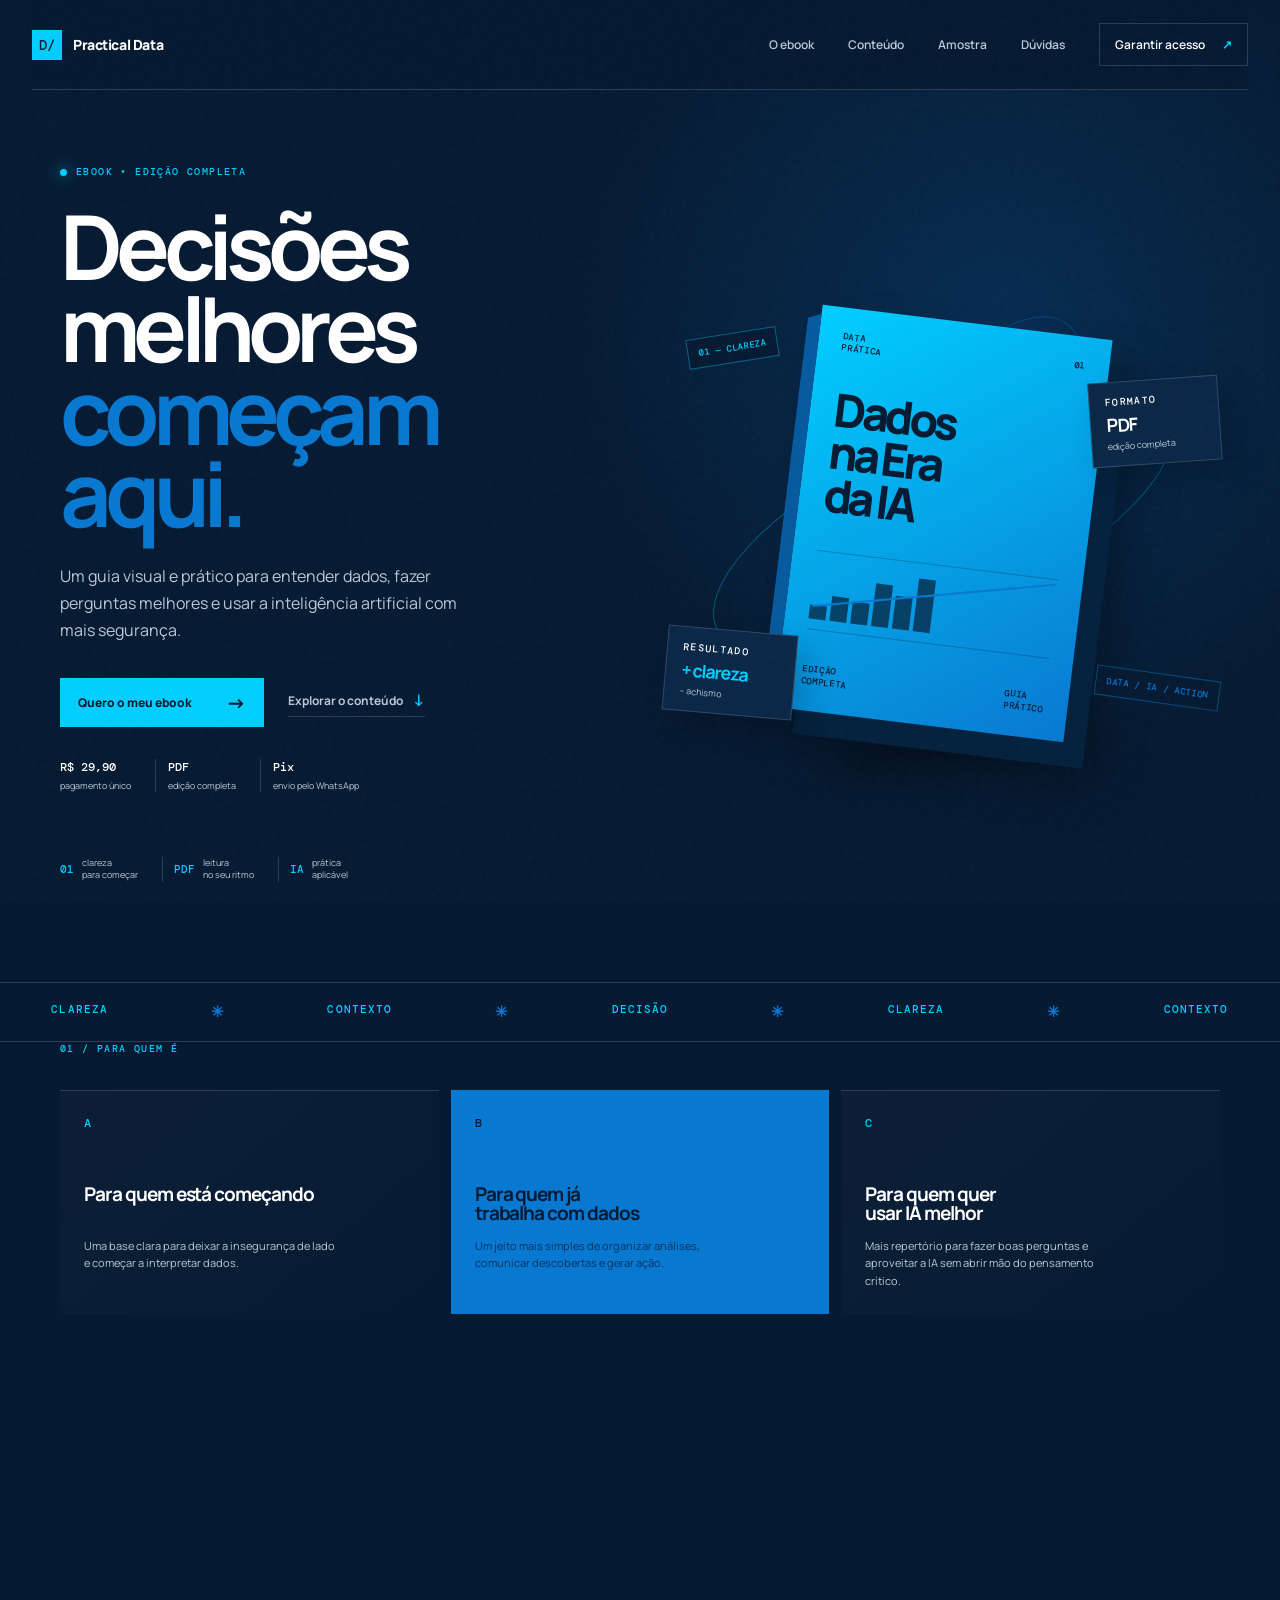
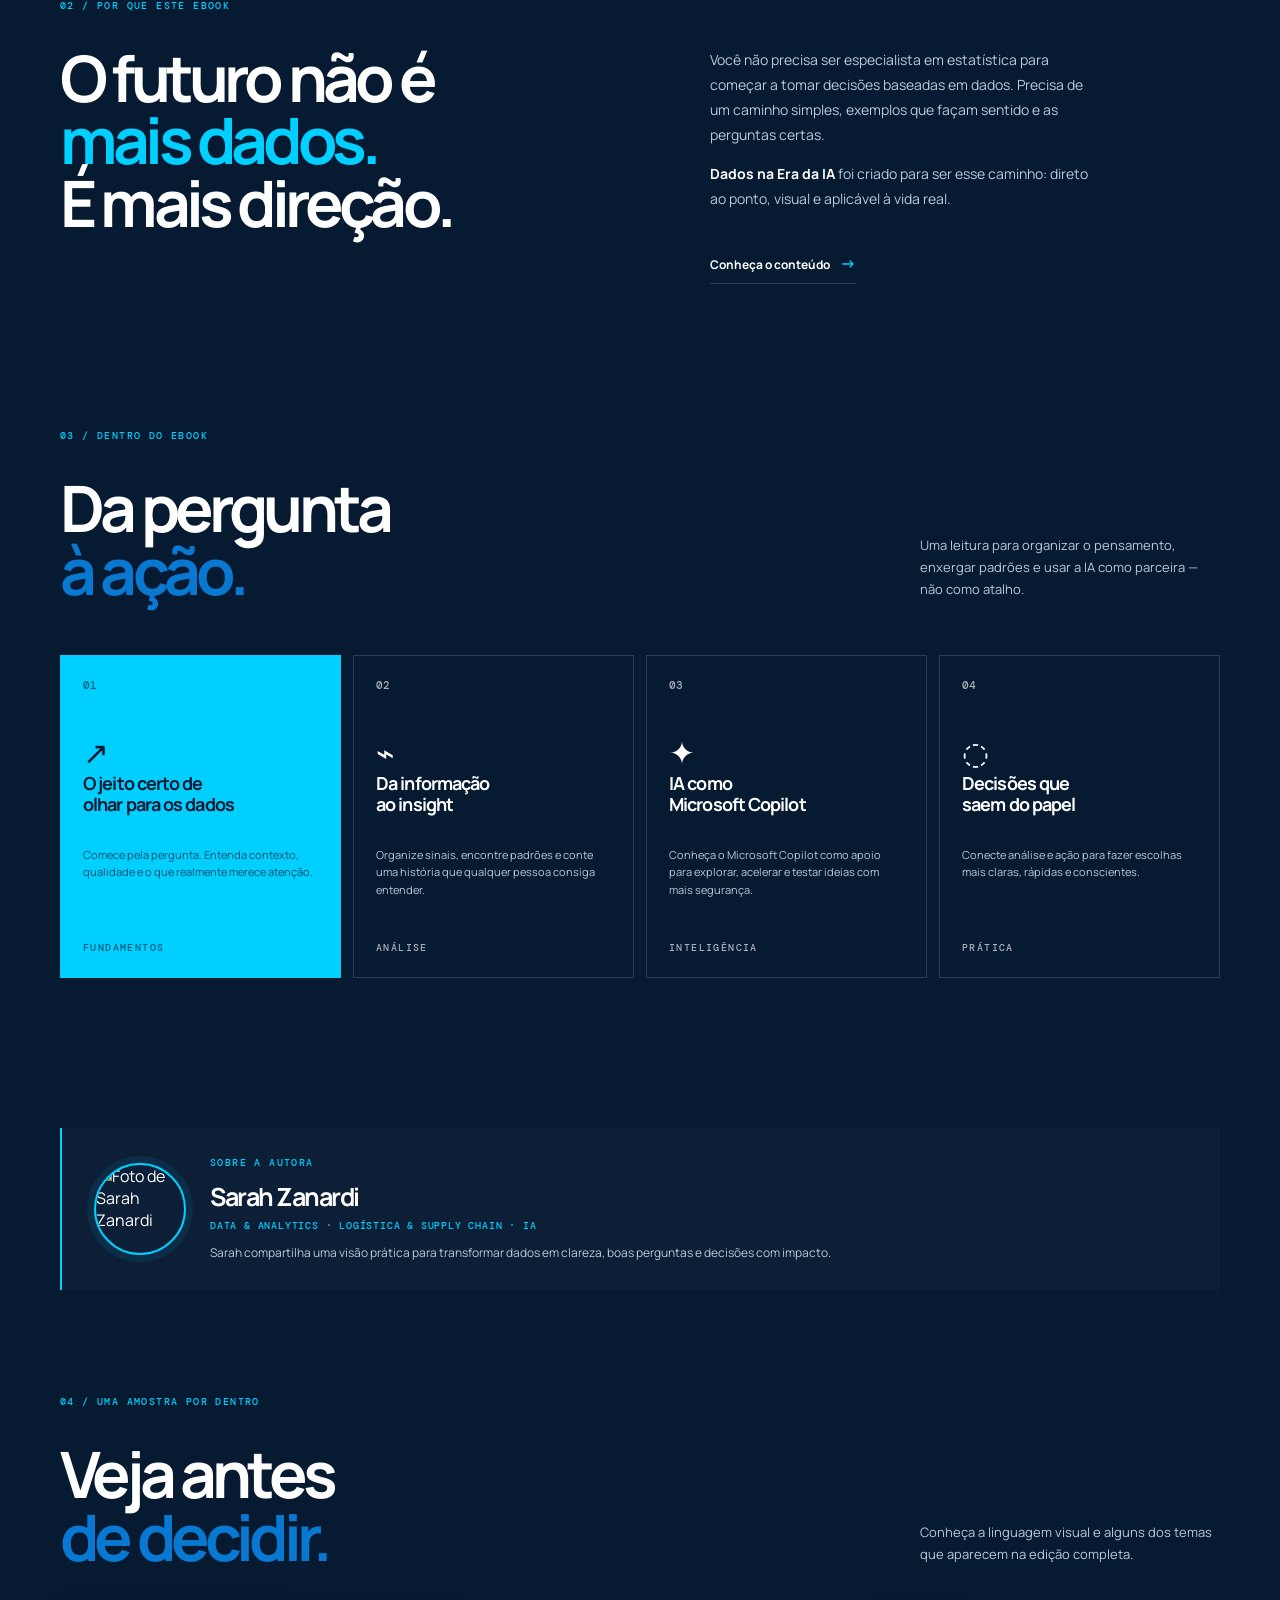
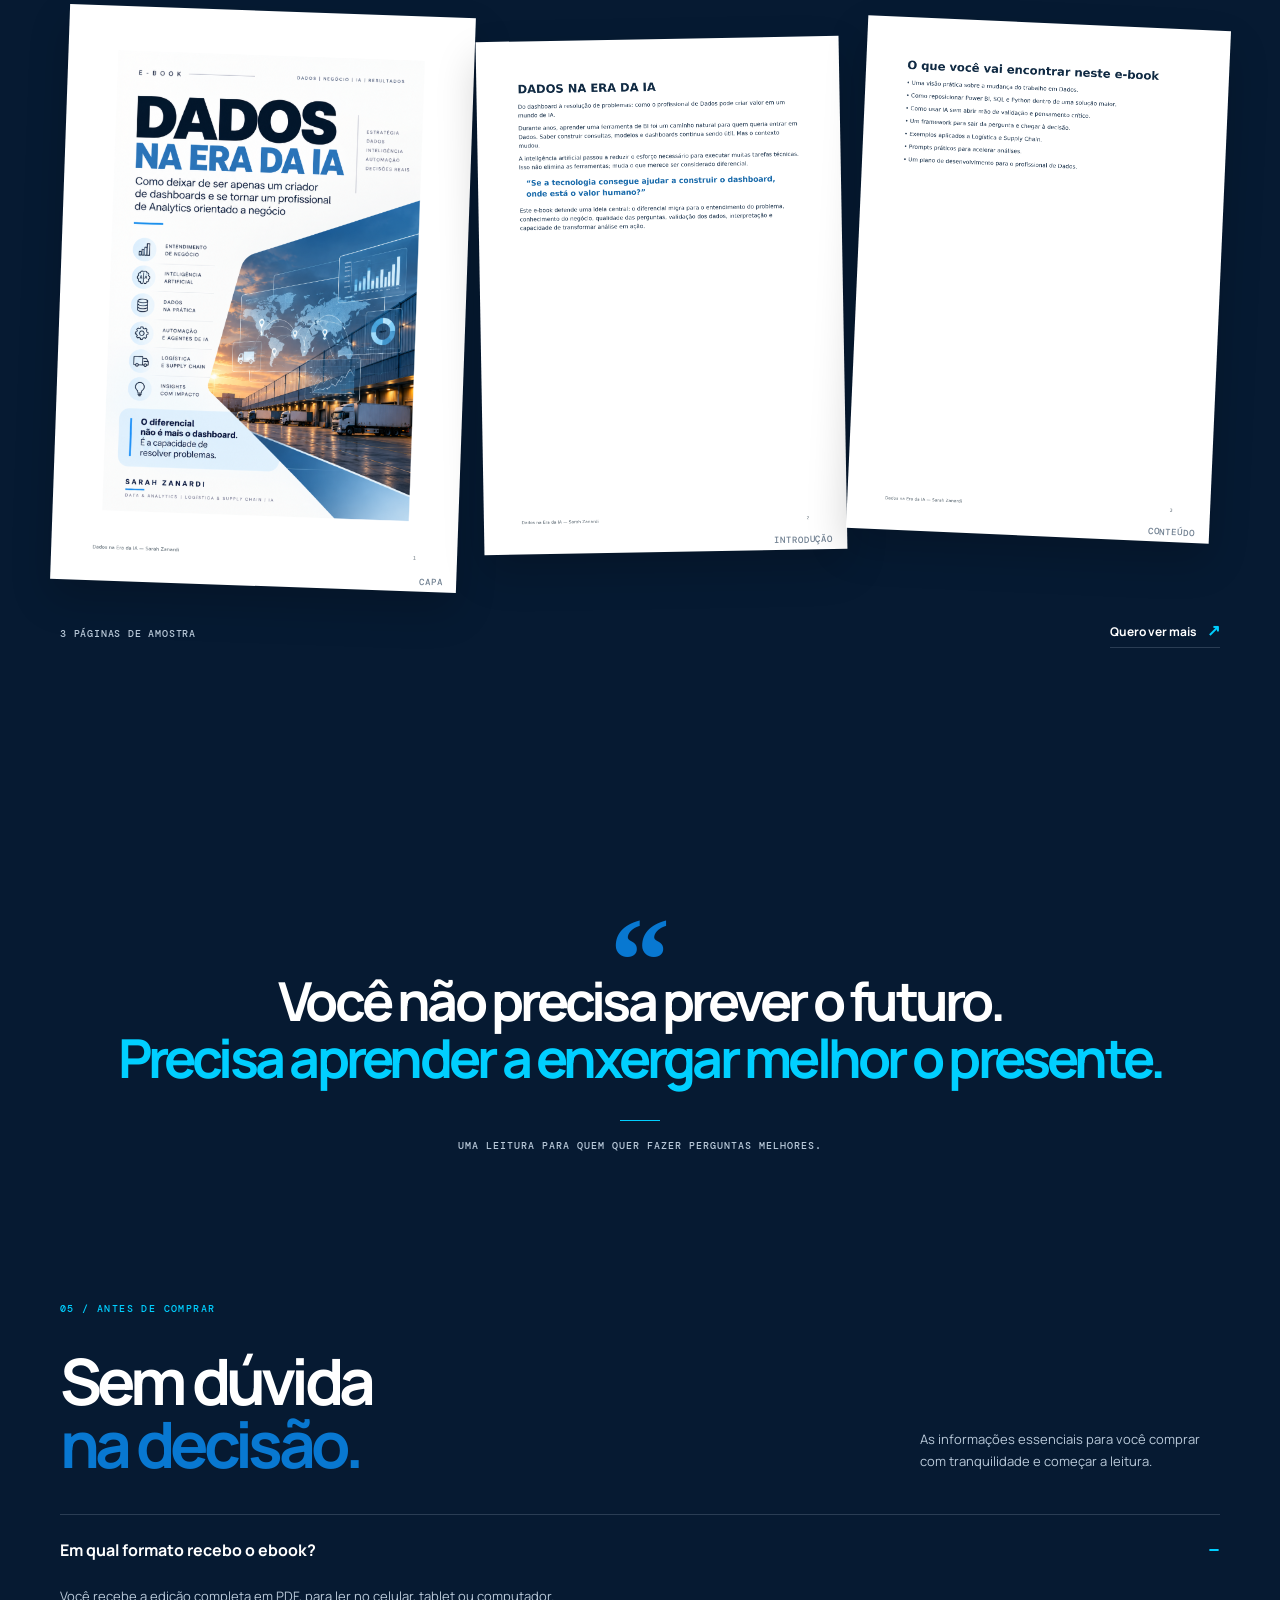
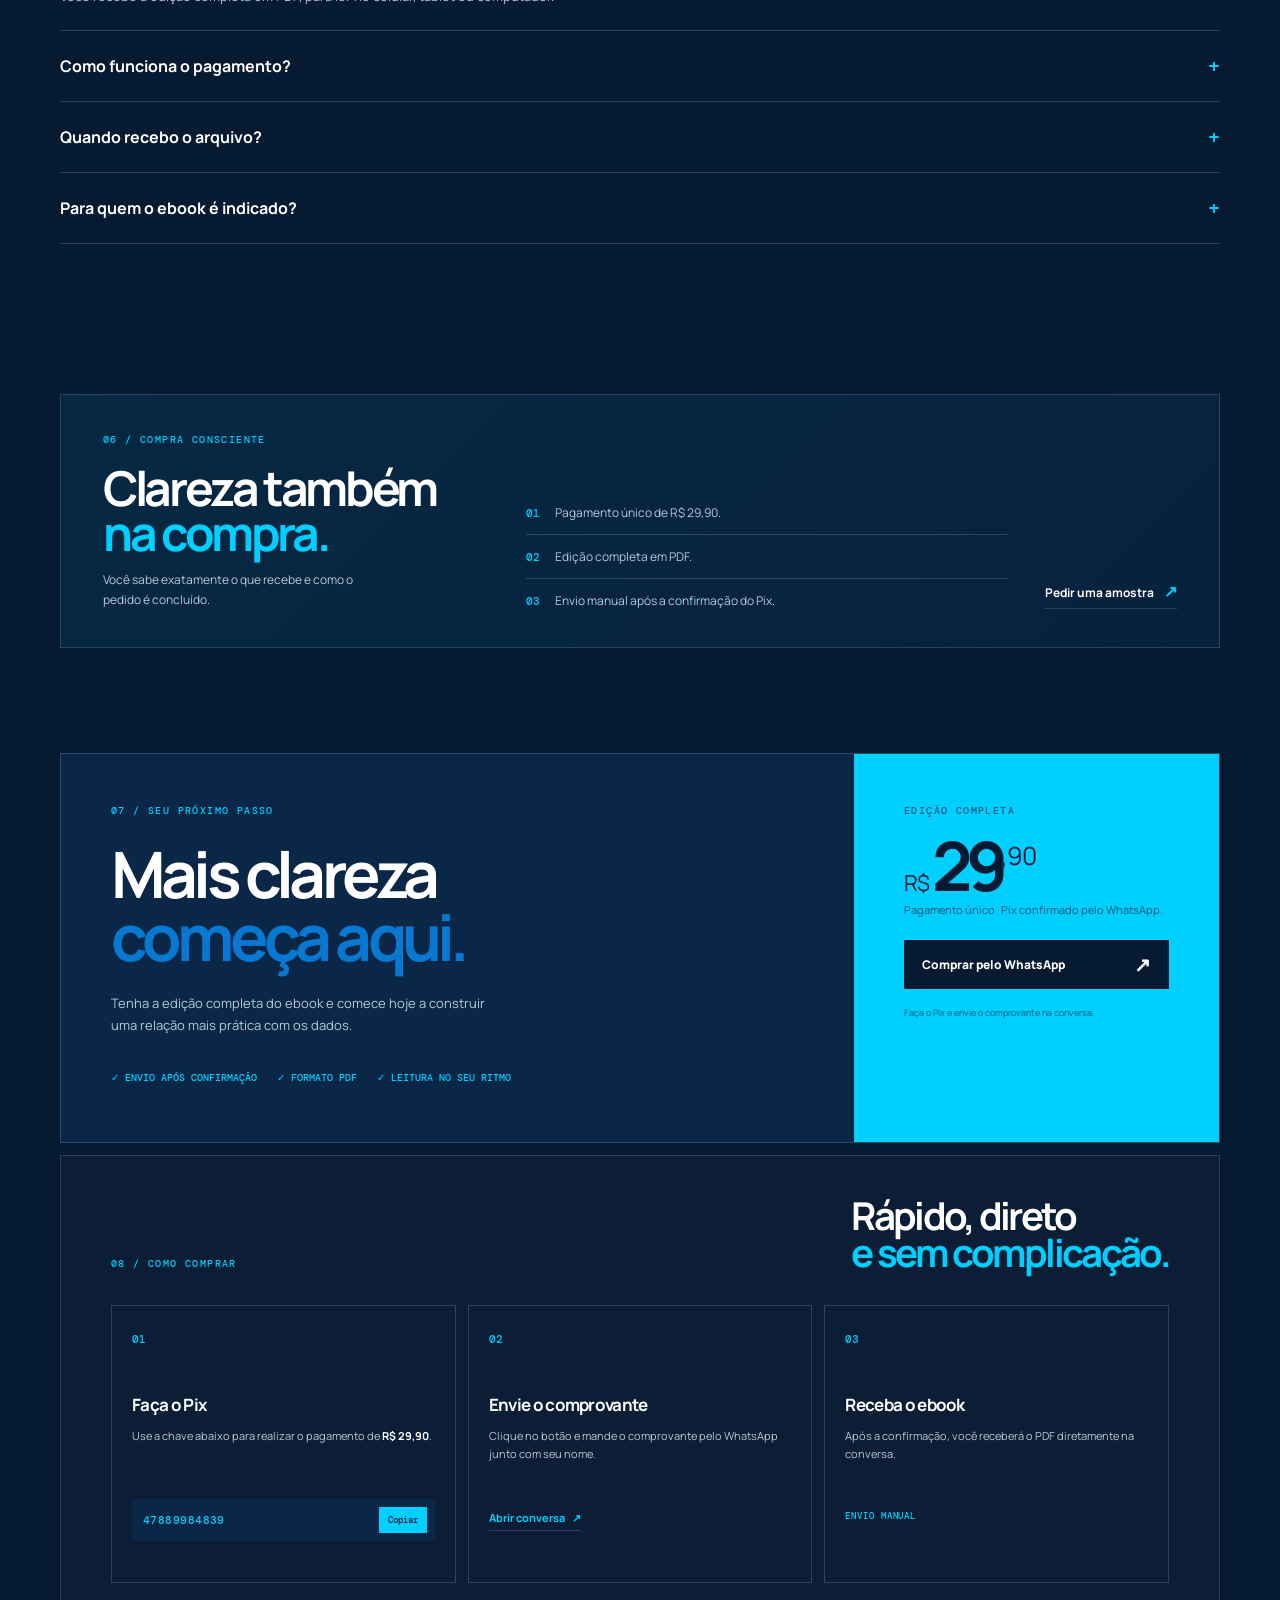
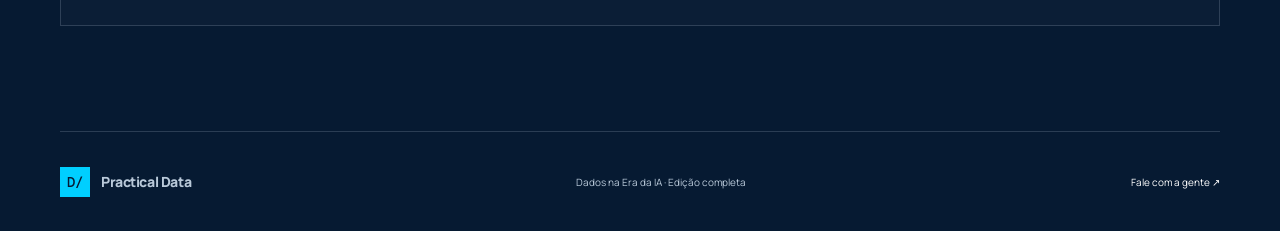
==== index.html @ bfe63765 "Polish Copilot chapter cards" ====
<!doctype html>
<html lang="pt-BR">
  <head>
    <meta charset="UTF-8" />
    <meta name="viewport" content="width=device-width, initial-scale=1.0" />
    <meta name="description" content="Dados na Era da IA — um ebook visual e prático para transformar dados em decisões melhores." />
    <meta name="theme-color" content="#061A32" />
    <meta property="og:title" content="Dados na Era da IA | Ebook" />
    <meta property="og:description" content="Um guia prático para entender dados, fazer perguntas melhores e usar a IA com mais segurança." />
    <meta property="og:type" content="website" />
    <meta property="og:url" content="https://sarahzanardi.github.io/practical_data/" />
    <meta property="og:image" content="https://sarahzanardi.github.io/practical_data/assets/social-card.svg" />
    <meta name="twitter:card" content="summary_large_image" />
    <meta name="twitter:image" content="https://sarahzanardi.github.io/practical_data/assets/social-card.svg" />
    <title>Dados na Era da IA | Ebook</title>
    <link rel="icon" href="assets/social-card.svg" type="image/svg+xml" />
    <link rel="preconnect" href="https://fonts.googleapis.com" />
    <link rel="preconnect" href="https://fonts.gstatic.com" crossorigin />
    <link href="https://fonts.googleapis.com/css2?family=DM+Mono:wght@400;500&family=Manrope:wght@400;500;600;700;800&display=swap" rel="stylesheet" />
    <link rel="stylesheet" href="style.css" />
  </head>
  <body>
    <div class="noise" aria-hidden="true"></div>

    <header class="site-header">
        <a class="brand" href="#top" aria-label="Página inicial">
        <span class="brand-mark">D/</span>
        <span>Practical Data</span>
      </a>
      <nav class="nav" aria-label="Navegação principal">
        <a href="#sobre">O ebook</a>
        <a href="#conteudo">Conteúdo</a>
        <a href="#amostra">Amostra</a>
        <a href="#duvidas">Dúvidas</a>
        <a class="nav-cta" href="#comprar">Garantir acesso <span>↗</span></a>
      </nav>
      <button class="menu-button" aria-label="Abrir menu" aria-expanded="false">☰</button>
    </header>

    <main id="top">
      <section class="hero section-shell">
        <div class="hero-copy">
          <p class="eyebrow"><span class="eyebrow-dot"></span> ebook • edição completa</p>
          <h1>Decisões melhores<br /><em>começam aqui.</em></h1>
          <p class="hero-text">Um guia visual e prático para entender dados, fazer perguntas melhores e usar a inteligência artificial com mais segurança.</p>
          <div class="hero-actions">
            <a class="button button-primary" href="#comprar">Quero o meu ebook <span>→</span></a>
            <a class="text-link" href="#conteudo">Explorar o conteúdo <span>↓</span></a>
          </div>
          <div class="hero-meta" aria-label="Informações do produto">
            <span><strong>R$ 29,90</strong><small>pagamento único</small></span>
            <span><strong>PDF</strong><small>edição completa</small></span>
            <span><strong>Pix</strong><small>envio pelo WhatsApp</small></span>
          </div>
          <div class="hero-proof">
            <div class="proof-item"><strong>01</strong><span>clareza<br />para começar</span></div>
            <div class="proof-item"><strong>PDF</strong><span>leitura<br />no seu ritmo</span></div>
            <div class="proof-item"><strong>IA</strong><span>prática<br />aplicável</span></div>
          </div>
        </div>

        <div class="hero-visual" aria-label="Capa do ebook Dados na Era da IA">
          <div class="orbit orbit-one"></div>
          <div class="orbit orbit-two"></div>
          <div class="signal signal-one">01 — CLAREZA</div>
          <div class="signal signal-two">DATA / IA / ACTION</div>
          <div class="book-shadow"></div>
          <div class="book">
            <div class="book-topline"><span>DATA<br />PRÁTICA</span><span>01</span></div>
            <div class="book-title">Dados<br /><span>na Era</span><br />da IA</div>
            <div class="book-chart" aria-hidden="true"><span></span><span></span><span></span><span></span><span></span><span></span><i></i></div>
            <div class="book-bottom"><span>EDIÇÃO<br />COMPLETA</span><span>GUIA<br />PRÁTICO</span></div>
          </div>
          <div class="floating-card floating-card-top"><span class="mini-label">FORMATO</span><strong>PDF</strong><small>edição completa</small></div>
          <div class="floating-card floating-card-bottom"><span class="mini-label">RESULTADO</span><strong>+ clareza</strong><small>− achismo</small></div>
        </div>
      </section>

      <section class="ticker" aria-label="Temas do ebook">
        <div class="ticker-track"><span>CLAREZA</span><b>✳</b><span>CONTEXTO</span><b>✳</b><span>DECISÃO</span><b>✳</b><span>CLAREZA</span><b>✳</b><span>CONTEXTO</span></div>
      </section>

      <section class="audience-section section-shell">
        <div class="section-kicker">01 / para quem é</div>
        <div class="audience-grid">
          <article class="audience-card"><span class="audience-index">A</span><h3>Para quem está começando</h3><p>Uma base clara para deixar a insegurança de lado e começar a interpretar dados.</p></article>
          <article class="audience-card audience-card-accent"><span class="audience-index">B</span><h3>Para quem já trabalha com dados</h3><p>Um jeito mais simples de organizar análises, comunicar descobertas e gerar ação.</p></article>
          <article class="audience-card"><span class="audience-index">C</span><h3>Para quem quer usar IA melhor</h3><p>Mais repertório para fazer boas perguntas e aproveitar a IA sem abrir mão do pensamento crítico.</p></article>
        </div>
      </section>

      <section class="intro section-shell" id="sobre">
        <div class="section-kicker">02 / por que este ebook</div>
        <div class="intro-content">
          <h2>O futuro não é<br /><span>mais dados.</span><br />É mais direção.</h2>
          <div class="intro-description">
            <p>Você não precisa ser especialista em estatística para começar a tomar decisões baseadas em dados. Precisa de um caminho simples, exemplos que façam sentido e as perguntas certas.</p>
            <p><strong>Dados na Era da IA</strong> foi criado para ser esse caminho: direto ao ponto, visual e aplicável à vida real.</p>
            <a class="text-link arrow-link" href="#conteudo">Conheça o conteúdo <span>→</span></a>
          </div>
        </div>
      </section>

      <section class="content-section section-shell" id="conteudo">
        <div class="section-heading">
          <div><div class="section-kicker">03 / dentro do ebook</div><h2>Da pergunta<br /><em>à ação.</em></h2></div>
          <p>Uma leitura para organizar o pensamento, enxergar padrões e usar a IA como parceira — não como atalho.</p>
        </div>
        <div class="chapter-grid">
          <article class="chapter-card chapter-card-featured"><div class="chapter-number">01</div><div class="chapter-icon">↗</div><h3>O jeito certo de olhar para os dados</h3><p>Comece pela pergunta. Entenda contexto, qualidade e o que realmente merece atenção.</p><span class="chapter-tag">fundamentos</span></article>
          <article class="chapter-card"><div class="chapter-number">02</div><div class="chapter-icon">⌁</div><h3>Da informação ao insight</h3><p>Organize sinais, encontre padrões e conte uma história que qualquer pessoa consiga entender.</p><span class="chapter-tag">análise</span></article>
          <article class="chapter-card"><div class="chapter-number">03</div><div class="chapter-icon">✦</div><h3>IA como Microsoft Copilot</h3><p>Conheça o Microsoft Copilot como apoio para explorar, acelerar e testar ideias com mais segurança.</p><span class="chapter-tag">inteligência</span></article>
          <article class="chapter-card"><div class="chapter-number">04</div><div class="chapter-icon">◌</div><h3>Decisões que saem do papel</h3><p>Conecte análise e ação para fazer escolhas mais claras, rápidas e conscientes.</p><span class="chapter-tag">prática</span></article>
        </div>
      </section>

      <section class="author-section section-shell">
        <div class="author-card">
          <img class="author-photo" src="https://avatars.githubusercontent.com/u/175417714?s=400&amp;u=da8fe68e24e6f1003286b0039df4fc4bc1466da3&amp;v=4" alt="Foto de Sarah Zanardi" loading="lazy" />
          <div class="author-copy"><div class="section-kicker">sobre a autora</div><h2>Sarah Zanardi</h2><p>Data &amp; Analytics · Logística &amp; Supply Chain · IA</p><span>Sarah compartilha uma visão prática para transformar dados em clareza, boas perguntas e decisões com impacto.</span></div>
        </div>
      </section>

      <section class="preview-section section-shell" id="amostra">
        <div class="section-heading preview-heading">
          <div><div class="section-kicker">04 / uma amostra por dentro</div><h2>Veja antes<br /><em>de decidir.</em></h2></div>
          <p>Conheça a linguagem visual e alguns dos temas que aparecem na edição completa.</p>
        </div>
        <div class="preview-grid">
          <figure class="preview-page preview-page-cover"><img src="assets/previews/ebook-capa.png" alt="Capa do ebook Dados na Era da IA" /><figcaption>capa</figcaption></figure>
          <figure class="preview-page"><img src="assets/previews/ebook-introducao.png" alt="Página de introdução do ebook sobre dados e inteligência artificial" loading="lazy" /><figcaption>introdução</figcaption></figure>
          <figure class="preview-page"><img src="assets/previews/ebook-conteudo.png" alt="Página com os conteúdos do ebook" loading="lazy" /><figcaption>conteúdo</figcaption></figure>
        </div>
        <div class="preview-footer"><span>3 páginas de amostra</span><a class="text-link whatsapp-link" data-whatsapp-intent="sample" href="#comprar" target="_blank" rel="noopener">Quero ver mais <span>↗</span></a></div>
      </section>

      <section class="quote-section section-shell">
        <div class="quote-mark">“</div>
        <blockquote>Você não precisa prever o futuro.<br /><span>Precisa aprender a enxergar melhor o presente.</span></blockquote>
        <div class="quote-line"></div>
        <p class="quote-caption">Uma leitura para quem quer fazer perguntas melhores.</p>
      </section>

      <section class="faq-section section-shell" id="duvidas">
        <div class="section-heading faq-heading">
          <div><div class="section-kicker">05 / antes de comprar</div><h2>Sem dúvida<br /><em>na decisão.</em></h2></div>
          <p>As informações essenciais para você comprar com tranquilidade e começar a leitura.</p>
        </div>
        <div class="faq-list">
          <details open>
            <summary>Em qual formato recebo o ebook?</summary>
            <p>Você recebe a edição completa em PDF, para ler no celular, tablet ou computador.</p>
          </details>
          <details>
            <summary>Como funciona o pagamento?</summary>
            <p>Faça um Pix de R$ 29,90 e envie o comprovante na conversa do WhatsApp.</p>
          </details>
          <details>
            <summary>Quando recebo o arquivo?</summary>
            <p>Depois da confirmação do pagamento, o PDF é enviado manualmente pelo WhatsApp.</p>
          </details>
          <details>
            <summary>Para quem o ebook é indicado?</summary>
            <p>Para quem está começando em dados, já trabalha com análise ou quer usar IA com mais critério.</p>
          </details>
        </div>
      </section>

      <section class="trust-section section-shell">
        <div class="trust-card">
          <div class="trust-intro"><div class="section-kicker">06 / compra consciente</div><h2>Clareza também<br /><em>na compra.</em></h2><p>Você sabe exatamente o que recebe e como o pedido é concluído.</p></div>
          <div class="trust-points">
            <div><strong>01</strong><span>Pagamento único de R$ 29,90.</span></div>
            <div><strong>02</strong><span>Edição completa em PDF.</span></div>
            <div><strong>03</strong><span>Envio manual após a confirmação do Pix.</span></div>
          </div>
          <a class="text-link sample-link whatsapp-link" data-whatsapp-intent="sample" href="#comprar" target="_blank" rel="noopener">Pedir uma amostra <span>↗</span></a>
        </div>
      </section>

      <section class="buy-section section-shell" id="comprar">
        <div class="buy-card">
          <div class="buy-copy"><div class="section-kicker">07 / seu próximo passo</div><h2>Mais clareza<br /><em>começa aqui.</em></h2><p>Tenha a edição completa do ebook e comece hoje a construir uma relação mais prática com os dados.</p><div class="buy-features"><span>✓ envio após confirmação</span><span>✓ formato PDF</span><span>✓ leitura no seu ritmo</span></div></div>
          <div class="buy-action"><div class="price-label">EDIÇÃO COMPLETA</div><div class="price">R$ <strong>29</strong><sup>,90</sup></div><p>Pagamento único · Pix confirmado pelo WhatsApp.</p><a class="button button-primary button-large whatsapp-link" href="#comprar" target="_blank" rel="noopener">Comprar pelo WhatsApp <span>↗</span></a><small>Faça o Pix e envie o comprovante na conversa.</small></div>
        </div>
        <div class="manual-checkout">
          <div class="manual-heading"><div class="section-kicker">08 / como comprar</div><h3>Rápido, direto<br /><em>e sem complicação.</em></h3></div>
          <div class="steps-grid">
            <article class="step-card"><span class="step-number">01</span><h4>Faça o Pix</h4><p>Use a chave abaixo para realizar o pagamento de <strong>R$ 29,90</strong>.</p><div class="pix-row" role="group" aria-label="Chave Pix"><code id="pix-key">47889984839</code><button id="copy-pix" type="button">Copiar</button></div><span class="copy-feedback" id="copy-feedback" aria-live="polite"></span></article>
            <article class="step-card"><span class="step-number">02</span><h4>Envie o comprovante</h4><p>Clique no botão e mande o comprovante pelo WhatsApp junto com seu nome.</p><a class="step-link whatsapp-link" href="#comprar" target="_blank" rel="noopener">Abrir conversa <span>↗</span></a></article>
            <article class="step-card"><span class="step-number">03</span><h4>Receba o ebook</h4><p>Após a confirmação, você receberá o PDF diretamente na conversa.</p><span class="delivery-label">envio manual</span></article>
          </div>
        </div>
      </section>
    </main>

    <footer class="site-footer section-shell"><a class="brand" href="#top"><span class="brand-mark">D/</span><span>Practical Data</span></a><p>Dados na Era da IA · Edição completa</p><a class="whatsapp-link" href="#comprar" target="_blank" rel="noopener">Fale com a gente ↗</a></footer>
    <a class="mobile-buy-bar whatsapp-link" href="#comprar" target="_blank" rel="noopener">Comprar pelo WhatsApp <span>↗</span></a>
    <script src="script.js"></script>
  </body>
</html>
---- style.css ----
:root {
  --ink: #ffffff;
  --muted: #b9c9d9;
  --paper: #061a32;
  --paper-light: #0b2747;
  --line: rgba(185, 201, 217, .2);
  --lime: #00cfff;
  --violet: #0878d1;
  --orange: #00cfff;
}

* { box-sizing: border-box; }
::selection { color: var(--paper); background: var(--lime); }
html { scroll-behavior: smooth; }
body { margin: 0; color: var(--ink); background: radial-gradient(circle at 78% 5%, rgba(8,120,209,.2), transparent 27rem), var(--paper); font-family: Manrope, Arial, sans-serif; overflow-x: hidden; }
.noise { pointer-events: none; position: fixed; inset: 0; z-index: 10; opacity: .035; background-image: url("data:image/svg+xml,%3Csvg viewBox='0 0 180 180' xmlns='http://www.w3.org/2000/svg'%3E%3Cfilter id='n'%3E%3CfeTurbulence type='fractalNoise' baseFrequency='.9' numOctaves='4' stitchTiles='stitch'/%3E%3C/filter%3E%3Crect width='100%25' height='100%25' filter='url(%23n)' opacity='.7'/%3E%3C/svg%3E"); }
a { color: inherit; text-decoration: none; }
.section-shell { width: min(1160px, calc(100% - 64px)); margin: 0 auto; }
.site-header { height: 90px; width: min(1280px, calc(100% - 64px)); margin: auto; display: flex; align-items: center; justify-content: space-between; border-bottom: 1px solid var(--line); position: sticky; top: 0; z-index: 5; background: rgba(6,26,50,.86); backdrop-filter: blur(18px); }
.brand { display: flex; align-items: center; gap: 11px; font-size: 14px; font-weight: 800; letter-spacing: -.03em; }
.brand-mark { display: grid; place-items: center; width: 30px; height: 30px; color: var(--paper); background: var(--lime); font: 500 14px/1 "DM Mono", monospace; }
.nav { display: flex; gap: 34px; align-items: center; color: var(--muted); font-size: 12px; font-weight: 600; }
.nav a { transition: color .2s ease; }
.nav a:hover, .site-footer a:hover { color: var(--lime); }
.nav-cta { color: var(--ink); border: 1px solid var(--line); padding: 12px 15px; transition: border-color .2s ease, background .2s ease; }.nav-cta:hover { color: var(--ink) !important; border-color: var(--lime); background: rgba(0,207,255,.08); }
.nav-cta span { color: var(--lime); margin-left: 15px; }
.menu-button { display: none; border: 0; background: none; color: var(--ink); font-size: 22px; }
.hero { min-height: 690px; display: grid; grid-template-columns: 1fr 1fr; align-items: center; gap: 50px; padding: 75px 0 100px; }
.eyebrow, .section-kicker, .price-label, .mini-label, .chapter-tag { font: 500 10px/1.4 "DM Mono", monospace; letter-spacing: .14em; text-transform: uppercase; }
.eyebrow { color: var(--lime); display: flex; align-items: center; gap: 9px; margin: 0 0 26px; }
.eyebrow-dot { width: 7px; height: 7px; background: var(--lime); border-radius: 50%; box-shadow: 0 0 15px var(--lime); }
h1, h2, h3, p { margin-top: 0; }
h1 { font-size: clamp(62px, 7vw, 102px); line-height: .92; letter-spacing: -.075em; margin-bottom: 28px; font-weight: 700; }
h1 em, h2 em { color: var(--violet); font-style: normal; }
.hero-text { max-width: 430px; color: var(--muted); font-size: 16px; line-height: 1.7; margin-bottom: 34px; }
.hero-actions { display: flex; gap: 24px; align-items: center; flex-wrap: wrap; }
.hero-meta { display: flex; gap: 24px; margin-top: 32px; color: var(--muted); }
.hero-meta span { display: grid; gap: 4px; padding-left: 12px; border-left: 1px solid var(--line); }
.hero-meta span:first-child { padding-left: 0; border-left: 0; }
.hero-meta strong { color: var(--ink); font: 500 12px "DM Mono", monospace; }
.hero-meta small { font-size: 9px; }
.button { display: inline-flex; align-items: center; justify-content: space-between; gap: 34px; min-width: 183px; padding: 16px 18px; font-size: 12px; font-weight: 800; transition: transform .2s ease, background .2s ease; }
.button:focus-visible, a:focus-visible, button:focus-visible { outline: 2px solid var(--orange); outline-offset: 4px; }
.button:hover { transform: translateY(-3px); }
.button-primary { color: var(--paper); background: var(--lime); }
.button-primary span { font-size: 20px; line-height: 10px; }
.text-link { color: var(--muted); font-size: 12px; font-weight: 700; border-bottom: 1px solid var(--line); padding-bottom: 6px; }
.text-link span { color: var(--lime); margin-left: 8px; font-size: 16px; }
.hero-proof { display: flex; align-items: stretch; gap: 24px; margin-top: 65px; color: var(--muted); font-size: 9px; line-height: 1.35; }
.proof-item { display: flex; align-items: center; gap: 8px; border-left: 1px solid var(--line); padding-left: 11px; }.proof-item:first-child { border-left: 0; padding-left: 0; }.proof-item strong { color: var(--lime); font: 500 11px "DM Mono", monospace; }.proof-item span { display: block; }
.hero-visual { height: 540px; position: relative; display: grid; place-items: center; }
.book { width: 292px; height: 405px; position: relative; z-index: 2; padding: 24px; display: flex; flex-direction: column; justify-content: space-between; color: var(--paper); background: linear-gradient(145deg, #00cfff, #0878d1); transform: rotate(7deg); box-shadow: 22px 24px 0 #04213d, 32px 35px 50px rgba(0,0,0,.35); }
.book::after { content: ""; position: absolute; left: -13px; top: 9px; bottom: 9px; width: 13px; background: #075a9f; transform: skewY(-24deg); transform-origin: right; }
.book-topline, .book-bottom { display: flex; justify-content: space-between; font: 500 9px/1.25 "DM Mono", monospace; letter-spacing: .08em; }
.book-title { font-size: 46px; line-height: .93; letter-spacing: -.09em; font-weight: 800; }
.book-title span { color: #061a32; }.book-chart { position: relative; display: flex; align-items: end; gap: 4px; height: 80px; padding: 10px 0; border-top: 1px solid rgba(6,26,50,.25); border-bottom: 1px solid rgba(6,26,50,.25); }
.book-chart span { width: 17px; background: rgba(6,26,50,.7); }.book-chart span:nth-child(1) { height: 24%; }.book-chart span:nth-child(2) { height: 43%; }.book-chart span:nth-child(3) { height: 38%; }.book-chart span:nth-child(4) { height: 74%; }.book-chart span:nth-child(5) { height: 57%; }.book-chart span:nth-child(6) { height: 92%; }.book-chart i { position: absolute; top: 29px; left: 0; width: 100%; border-top: 2px solid var(--violet); transform: rotate(-12deg); }
.orbit { position: absolute; border: 1px solid rgba(0,207,255,.35); border-radius: 50%; transform: rotate(-25deg); }
.orbit-one { width: 500px; height: 185px; }.orbit-two { width: 180px; height: 470px; transform: rotate(31deg); border-color: rgba(8,120,209,.35); }
.signal { position: absolute; z-index: 3; padding: 8px 10px; color: var(--lime); border: 1px solid rgba(0,207,255,.4); background: rgba(6,26,50,.86); font: 500 9px "DM Mono", monospace; letter-spacing: .08em; }
.signal-one { top: 80px; left: 4%; transform: rotate(-9deg); }.signal-two { right: 0; bottom: 90px; color: var(--violet); border-color: rgba(8,120,209,.5); transform: rotate(8deg); }
.book-shadow { position: absolute; width: 230px; height: 42px; bottom: 32px; border-radius: 50%; background: rgba(0,0,0,.35); filter: blur(20px); transform: rotate(-8deg); }
.floating-card { position: absolute; z-index: 4; display: grid; gap: 3px; padding: 13px 15px; width: 130px; background: var(--paper-light); border: 1px solid var(--line); box-shadow: 12px 13px 30px rgba(0,0,0,.18); transform: rotate(-4deg); }.floating-card strong { font-size: 18px; letter-spacing: -.06em; }.floating-card small { color: var(--muted); font-size: 9px; }.floating-card-top { top: 126px; right: 0; }.floating-card-bottom { left: 0; bottom: 78px; color: var(--ink); transform: rotate(5deg); }.floating-card-bottom strong { color: var(--lime); }
.ticker { overflow: hidden; border-top: 1px solid var(--line); border-bottom: 1px solid var(--line); padding: 19px 0; color: var(--lime); font: 500 11px "DM Mono", monospace; letter-spacing: .1em; white-space: nowrap; }
.ticker-track { display: flex; justify-content: space-around; min-width: 1150px; animation: marquee 25s linear infinite; }.ticker b { color: var(--violet); font-size: 15px; }
@keyframes marquee { to { transform: translateX(-25%); } }
.intro { padding: 135px 0 145px; }.section-kicker { color: var(--orange); margin-bottom: 34px; }.intro-content { display: grid; grid-template-columns: 1fr 1fr; gap: 12%; }.intro h2, .section-heading h2, .buy-copy h2 { font-size: clamp(43px, 5vw, 70px); line-height: .98; letter-spacing: -.075em; font-weight: 700; margin: 0; }.intro h2 span { color: var(--lime); }.intro-description { align-self: end; max-width: 380px; color: var(--muted); font-size: 14px; line-height: 1.8; }.intro-description strong { color: var(--ink); }.arrow-link { display: inline-block; margin-top: 23px; color: var(--ink); }
.audience-section { padding-bottom: 150px; }.audience-grid { display: grid; grid-template-columns: repeat(3, 1fr); gap: 12px; }.audience-card { min-height: 215px; padding: 24px; border-top: 1px solid var(--line); background: linear-gradient(140deg, rgba(255,255,255,.025), transparent); }.audience-card-accent { background: var(--violet); color: var(--paper); border-top-color: var(--violet); }.audience-index { color: var(--lime); font: 500 12px "DM Mono", monospace; }.audience-card-accent .audience-index { color: var(--paper); }.audience-card h3 { max-width: 230px; margin: 54px 0 12px; font-size: 19px; line-height: 1.05; letter-spacing: -.055em; }.audience-card p { max-width: 255px; color: var(--muted); font-size: 11px; line-height: 1.6; margin-bottom: 0; }.audience-card-accent p { color: rgba(6,26,50,.72); }
.content-section { padding: 0 0 150px; }.section-heading { display: flex; justify-content: space-between; gap: 40px; align-items: end; margin-bottom: 52px; }.section-heading p { max-width: 300px; color: var(--muted); font-size: 13px; line-height: 1.7; margin: 0 0 3px; }.chapter-grid { display: grid; grid-template-columns: repeat(4, 1fr); gap: 12px; }.chapter-card { position: relative; min-height: 300px; padding: 22px; border: 1px solid var(--line); display: flex; flex-direction: column; transition: background .25s ease, transform .25s ease; }.chapter-card:hover { background: var(--paper-light); transform: translateY(-5px); }.chapter-card-featured { color: var(--paper); background: var(--lime); border-color: var(--lime); }.chapter-card-featured:hover { background: #00b8e8; }.chapter-number { font: 500 11px "DM Mono", monospace; opacity: .65; }.chapter-icon { margin: 39px 0 auto; font-size: 31px; }.chapter-card h3 { max-width: 190px; font-size: 18px; line-height: 1.15; letter-spacing: -.05em; margin: 0 0 11px; }.chapter-card p { color: var(--muted); font-size: 11px; line-height: 1.6; margin: 0 0 23px; }.chapter-card-featured p { color: rgba(6,26,50,.7); }.chapter-tag { opacity: .65; }
.chapter-card h3 { min-height: 62px; }
.chapter-card p { min-height: 72px; }
.chapter-tag { margin-top: auto; }
.chapter-card h3, .audience-card h3 { text-wrap: balance; }
.audience-card { display: flex; flex-direction: column; }
.audience-card h3 { min-height: 40px; }
.audience-card p { min-height: 53px; }
.author-section { padding: 0 0 105px; }
.author-card { display: flex; align-items: center; gap: 24px; padding: 28px 32px; border-left: 2px solid var(--lime); background: rgba(255,255,255,.025); }
.author-photo { flex: 0 0 92px; width: 92px; height: 92px; object-fit: cover; object-position: center top; border: 2px solid var(--lime); border-radius: 50%; box-shadow: 0 0 0 7px rgba(0,207,255,.08); }
.author-copy { min-width: 0; }
.author-card .section-kicker { margin-bottom: 9px; }
.author-card h2 { margin: 0 0 5px; font-size: 25px; letter-spacing: -.06em; }
.author-card p { margin: 0 0 8px; color: var(--lime); font: 500 10px "DM Mono", monospace; letter-spacing: .08em; text-transform: uppercase; }
.author-card span { color: var(--muted); font-size: 12px; line-height: 1.6; }
.preview-section { padding: 0 0 150px; }
.preview-heading { margin-bottom: 42px; }
.preview-grid { display: grid; grid-template-columns: 1.12fr 1fr 1fr; gap: 14px; align-items: start; }
.preview-page { position: relative; margin: 0; padding: 10px 10px 18px; background: #fff; box-shadow: 0 18px 40px rgba(0,0,0,.18); transform: rotate(2deg); }
.preview-page:nth-child(2) { transform: rotate(-1deg); margin-top: 28px; }
.preview-page:nth-child(3) { transform: rotate(2.5deg); margin-top: 12px; }
.preview-page img { display: block; width: 100%; height: auto; }
.preview-page figcaption { position: absolute; right: 14px; bottom: 4px; color: #6f7f90; font: 500 9px "DM Mono", monospace; letter-spacing: .1em; text-transform: uppercase; }
.preview-footer { display: flex; align-items: center; justify-content: space-between; gap: 20px; margin-top: 34px; color: var(--muted); font: 500 10px "DM Mono", monospace; letter-spacing: .08em; text-transform: uppercase; }
.preview-footer .text-link { color: var(--ink); font: 700 12px Manrope, Arial, sans-serif; letter-spacing: 0; text-transform: none; }
.quote-section { padding: 115px 0 150px; position: relative; text-align: center; }.quote-mark { color: var(--violet); font: 800 120px/0.8 Georgia, serif; height: 60px; }.quote-section blockquote { margin: 0 auto 34px; font-size: clamp(30px, 4.2vw, 54px); line-height: 1.05; letter-spacing: -.07em; font-weight: 700; }.quote-section blockquote span { color: var(--lime); }.quote-line { width: 40px; height: 1px; margin: auto; background: var(--orange); }.quote-caption { color: var(--muted); font: 500 10px "DM Mono", monospace; letter-spacing: .1em; text-transform: uppercase; margin: 18px 0 0; }
.faq-section { padding: 0 0 150px; }
.faq-heading { margin-bottom: 38px; }
.faq-list { border-top: 1px solid var(--line); }
.faq-list details { border-bottom: 1px solid var(--line); }
.faq-list summary { display: flex; align-items: center; justify-content: space-between; gap: 20px; padding: 22px 0; color: var(--ink); font-size: 16px; font-weight: 700; cursor: pointer; list-style: none; }
.faq-list summary::-webkit-details-marker { display: none; }
.faq-list summary::after { content: "+"; color: var(--lime); font: 500 20px "DM Mono", monospace; }
.faq-list details[open] summary::after { content: "−"; }
.faq-list details p { max-width: 620px; padding: 0 45px 23px 0; color: var(--muted); font-size: 13px; line-height: 1.7; margin: 0; }
.trust-section { padding: 0 0 105px; }
.trust-card { display: grid; grid-template-columns: 1fr 1.25fr auto; gap: 36px; align-items: end; padding: 38px 42px; border: 1px solid var(--line); background: linear-gradient(135deg, rgba(0,207,255,.08), rgba(8,120,209,.08)); }
.trust-intro .section-kicker { margin-bottom: 18px; }
.trust-intro h2 { margin: 0 0 14px; font-size: clamp(30px, 4vw, 48px); line-height: .95; letter-spacing: -.07em; }
.trust-intro h2 em { color: var(--lime); font-style: normal; }
.trust-intro p { max-width: 265px; margin: 0; color: var(--muted); font-size: 12px; line-height: 1.65; }
.trust-points { display: grid; gap: 13px; }
.trust-points div { display: flex; align-items: center; gap: 15px; padding-bottom: 13px; border-bottom: 1px solid var(--line); color: var(--muted); font-size: 12px; }
.trust-points div:last-child { padding-bottom: 0; border-bottom: 0; }
.trust-points strong { color: var(--lime); font: 500 11px "DM Mono", monospace; }
.sample-link { white-space: nowrap; color: var(--ink); }
.buy-section { padding-bottom: 105px; }.buy-card { display: grid; grid-template-columns: 1fr 365px; min-height: 390px; background: var(--paper-light); border: 1px solid var(--line); }.buy-copy { padding: 50px; }.buy-copy .section-kicker { margin-bottom: 25px; }.buy-copy h2 { margin-bottom: 23px; }.buy-copy p { color: var(--muted); font-size: 13px; line-height: 1.7; max-width: 390px; }.buy-features { display: flex; flex-wrap: wrap; gap: 10px 20px; margin-top: 35px; color: var(--lime); font: 500 10px "DM Mono", monospace; text-transform: uppercase; }.buy-action { color: var(--paper); padding: 50px; background: var(--lime); display: flex; flex-direction: column; align-items: flex-start; }.buy-action .price-label { color: rgba(6,26,50,.65); }.price { margin: 20px 0 4px; font-size: 22px; letter-spacing: -.05em; }.price strong { font-size: 68px; line-height: .8; letter-spacing: -.1em; }.price sup { font-size: 25px; vertical-align: top; }.buy-action p { color: rgba(6,26,50,.67); font-size: 11px; margin-bottom: 23px; }.button-large { width: 100%; min-width: 0; background: var(--paper); color: var(--ink); }.buy-action small { margin-top: 17px; color: rgba(6,26,50,.65); font-size: 9px; }.site-footer { display: flex; align-items: center; justify-content: space-between; min-height: 100px; border-top: 1px solid var(--line); color: var(--muted); font-size: 10px; }.site-footer p { margin: 0; }.site-footer a:last-child { color: var(--ink); }
.manual-checkout { margin-top: 12px; padding: 42px 50px; border: 1px solid var(--line); background: rgba(255,255,255,.018); }.manual-heading { display: flex; align-items: end; justify-content: space-between; gap: 30px; margin-bottom: 34px; }.manual-heading .section-kicker { margin-bottom: 0; }.manual-heading h3 { margin: 0; font-size: clamp(27px, 3vw, 42px); line-height: .95; letter-spacing: -.07em; }.manual-heading em { color: var(--lime); font-style: normal; }.steps-grid { display: grid; grid-template-columns: repeat(3, 1fr); gap: 12px; }.step-card { min-height: 215px; padding: 20px; border: 1px solid var(--line); }.step-number { color: var(--orange); font: 500 11px "DM Mono", monospace; }.step-card h4 { margin: 45px 0 11px; font-size: 17px; letter-spacing: -.04em; }.step-card p { min-height: 54px; color: var(--muted); font-size: 11px; line-height: 1.6; }.step-card p strong { color: var(--ink); }.pix-row { display: flex; align-items: center; justify-content: space-between; gap: 8px; margin-top: 18px; padding: 8px 8px 8px 11px; background: var(--paper-light); }.pix-row code { color: var(--lime); font: 500 11px "DM Mono", monospace; letter-spacing: .04em; }.pix-row button { border: 0; padding: 7px 9px; color: var(--paper); background: var(--lime); font: 500 9px "DM Mono", monospace; cursor: pointer; }.copy-feedback { display: block; min-height: 14px; margin-top: 7px; color: var(--lime); font-size: 9px; }.step-link { display: inline-block; margin-top: 18px; color: var(--lime); border-bottom: 1px solid var(--line); padding-bottom: 5px; font-size: 11px; font-weight: 700; }.step-link span { margin-left: 5px; }.delivery-label { display: inline-block; margin-top: 18px; color: var(--lime); font: 500 9px "DM Mono", monospace; text-transform: uppercase; letter-spacing: .1em; }
.mobile-buy-bar { display: none; }
@media (max-width: 850px) { .section-shell, .site-header { width: min(100% - 40px, 600px); }.site-header { height: 74px; }.nav { display: none; }.nav.is-open { position: absolute; top: 74px; left: 0; right: 0; display: flex; flex-direction: column; align-items: stretch; gap: 0; padding: 8px; background: var(--paper-light); border: 1px solid var(--line); }.nav.is-open a { padding: 14px; }.nav.is-open .nav-cta { border: 0; }.menu-button { display: block; }.hero { min-height: auto; grid-template-columns: 1fr; padding: 80px 0 70px; }.hero-copy { text-align: left; }.hero-proof { margin-top: 50px; gap: 18px; }.hero-meta { gap: 15px; }.hero-visual { height: 500px; margin-top: 15px; }.floating-card-top { right: 2%; }.floating-card-bottom { left: 2%; }.intro, .quote-section { padding: 100px 0; }.intro-content { grid-template-columns: 1fr; gap: 40px; }.audience-section { padding-bottom: 100px; }.audience-grid { grid-template-columns: 1fr; }.audience-card { min-height: 180px; }.audience-card h3 { margin-top: 38px; }.section-heading { display: block; }.section-heading p { margin-top: 30px; }.chapter-grid { grid-template-columns: repeat(2, 1fr); }.preview-grid { grid-template-columns: 1.08fr 1fr; }.preview-page:nth-child(3) { display: none; }.trust-card { grid-template-columns: 1fr; gap: 28px; }.trust-intro p { max-width: 380px; }.sample-link { justify-self: start; }.buy-card { grid-template-columns: 1fr; }.buy-action { padding: 40px; }.manual-checkout { padding: 36px 28px; }.manual-heading { display: block; }.manual-heading .section-kicker { margin-bottom: 26px; }.steps-grid { grid-template-columns: 1fr; }.step-card { min-height: 180px; }.site-footer { gap: 20px; flex-wrap: wrap; padding: 30px 0; } }
@media (max-width: 480px) { body { padding-bottom: 68px; } h1 { font-size: 60px; }.hero-text { font-size: 14px; }.hero-proof { flex-wrap: wrap; gap: 14px; }.hero-meta { flex-wrap: wrap; gap: 14px; }.hero-meta span { min-width: 84px; }.hero-visual { transform: scale(.82); transform-origin: top center; height: 430px; margin-bottom: -45px; margin-left: -9%; margin-right: -9%; }.chapter-grid { grid-template-columns: 1fr; }.chapter-card { min-height: 250px; }.preview-section { padding-bottom: 100px; }.preview-grid { grid-template-columns: 1fr; gap: 26px; }.preview-page, .preview-page:nth-child(2), .preview-page:nth-child(3) { margin: 0 auto; max-width: 310px; }.preview-page:nth-child(2) { display: none; }.preview-footer { display: block; }.preview-footer .text-link { display: inline-block; margin-top: 16px; }.buy-copy { padding: 35px 28px; }.buy-action { padding: 35px 28px; }.site-footer { align-items: flex-start; flex-direction: column; }.mobile-buy-bar { position: fixed; z-index: 8; right: 14px; bottom: 14px; left: 14px; display: flex; align-items: center; justify-content: space-between; padding: 16px 18px; color: var(--paper); background: var(--lime); box-shadow: 0 12px 30px rgba(0,0,0,.28); font-size: 12px; font-weight: 800; }.mobile-buy-bar span { font-size: 19px; } }
@media (max-width: 480px) { .author-card { align-items: flex-start; padding: 24px; } .author-photo { flex-basis: 70px; width: 70px; height: 70px; } }
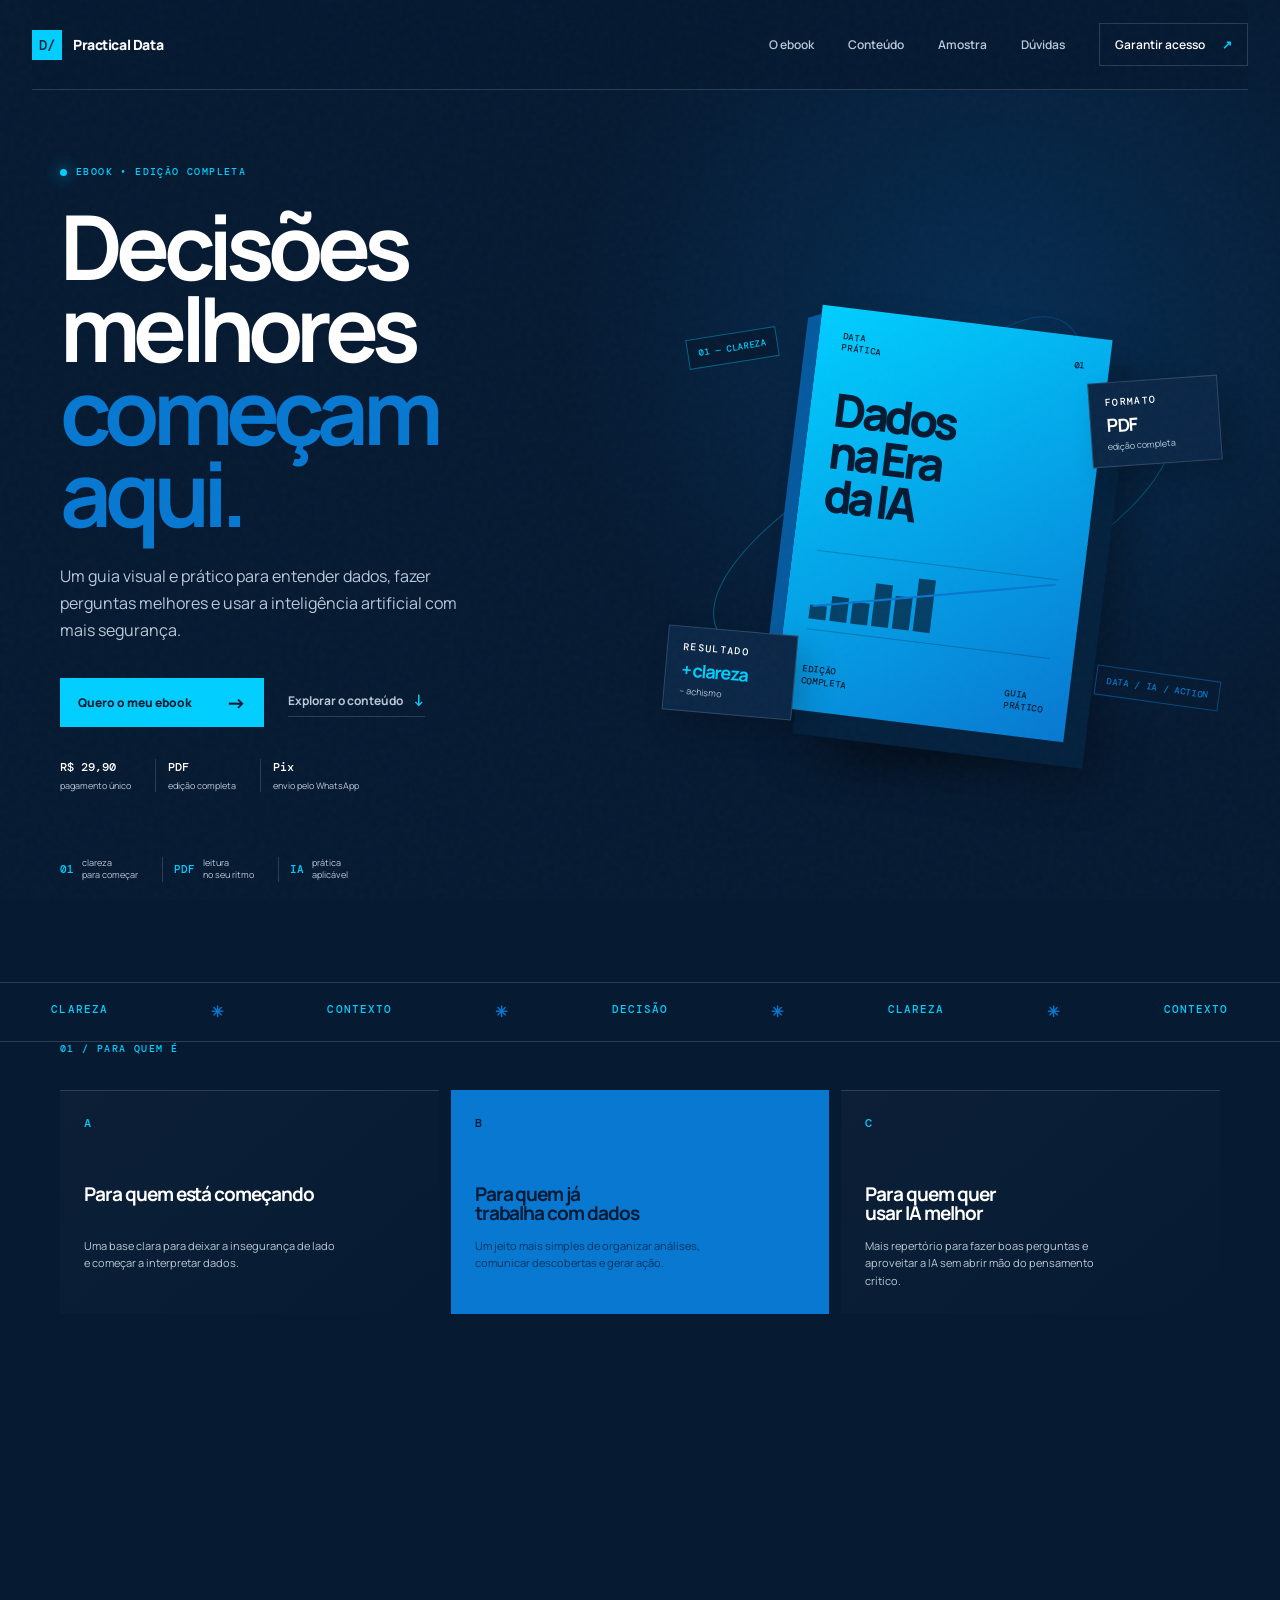
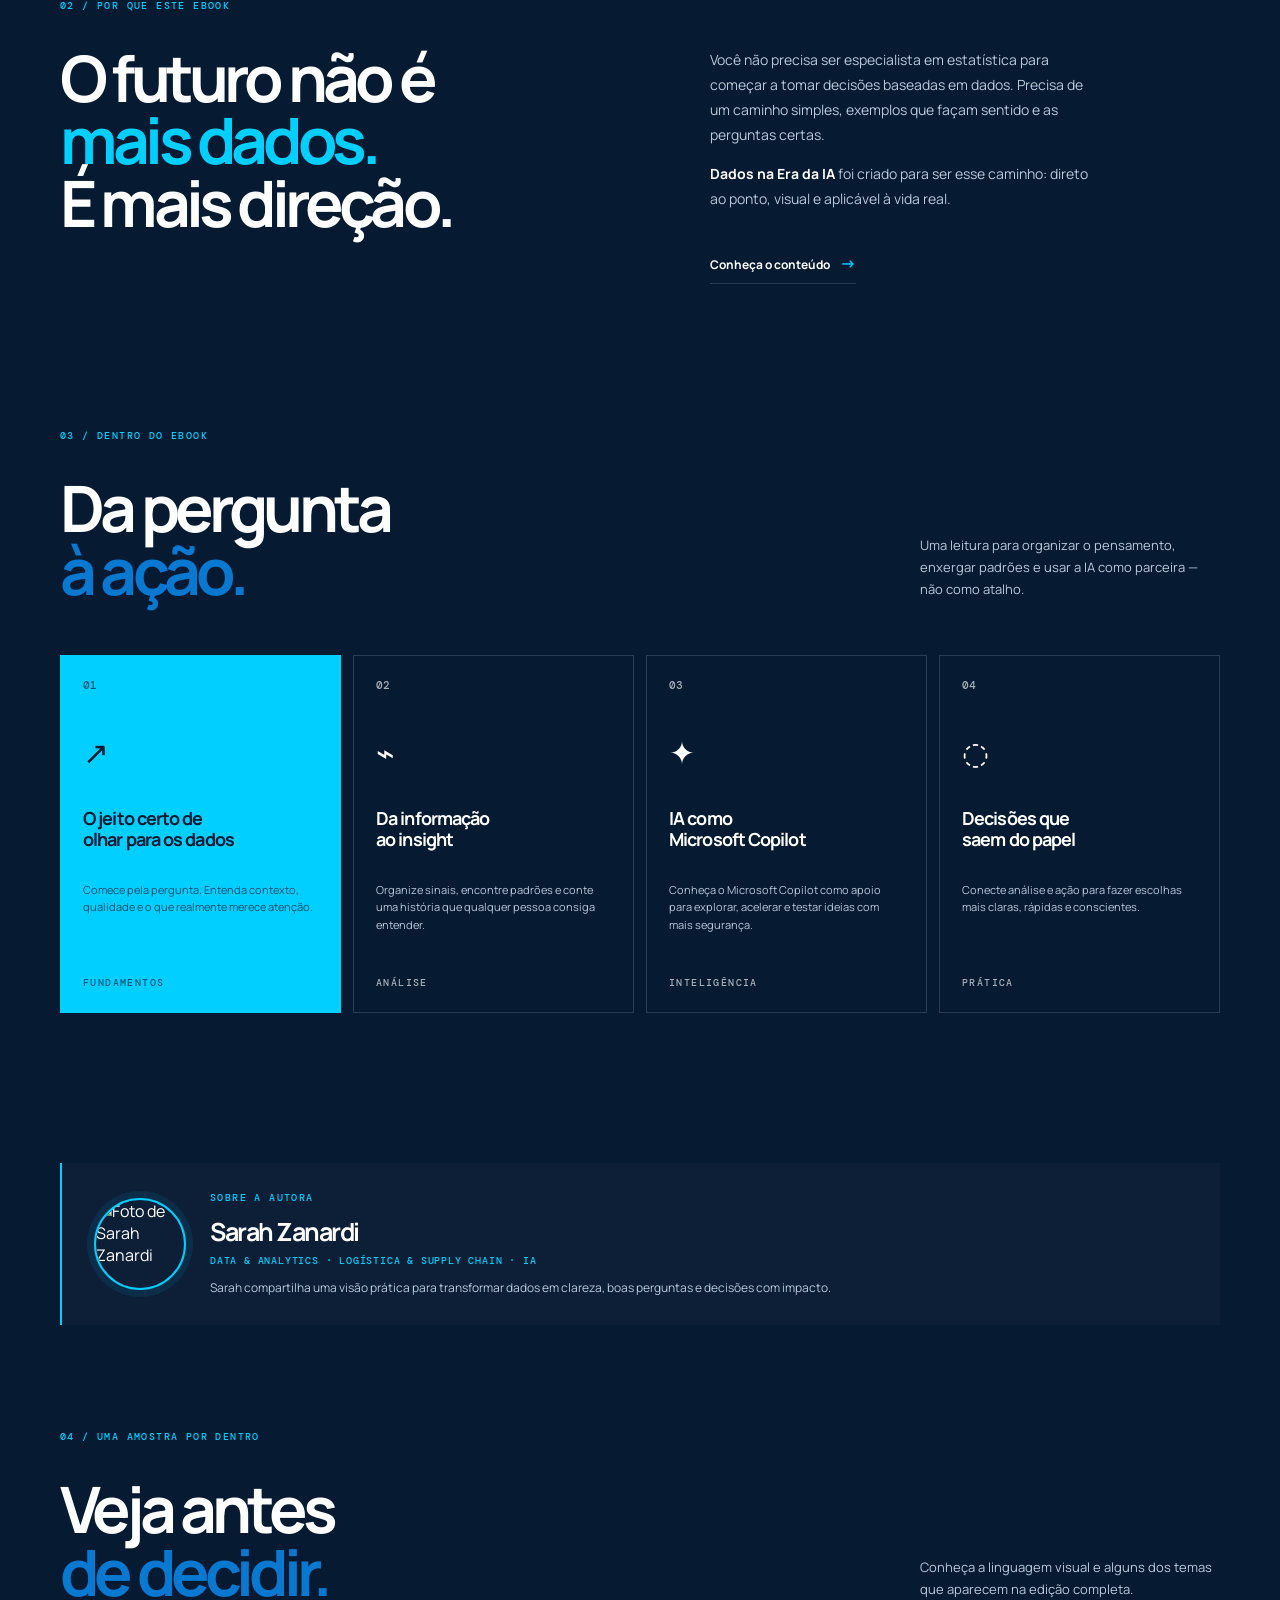
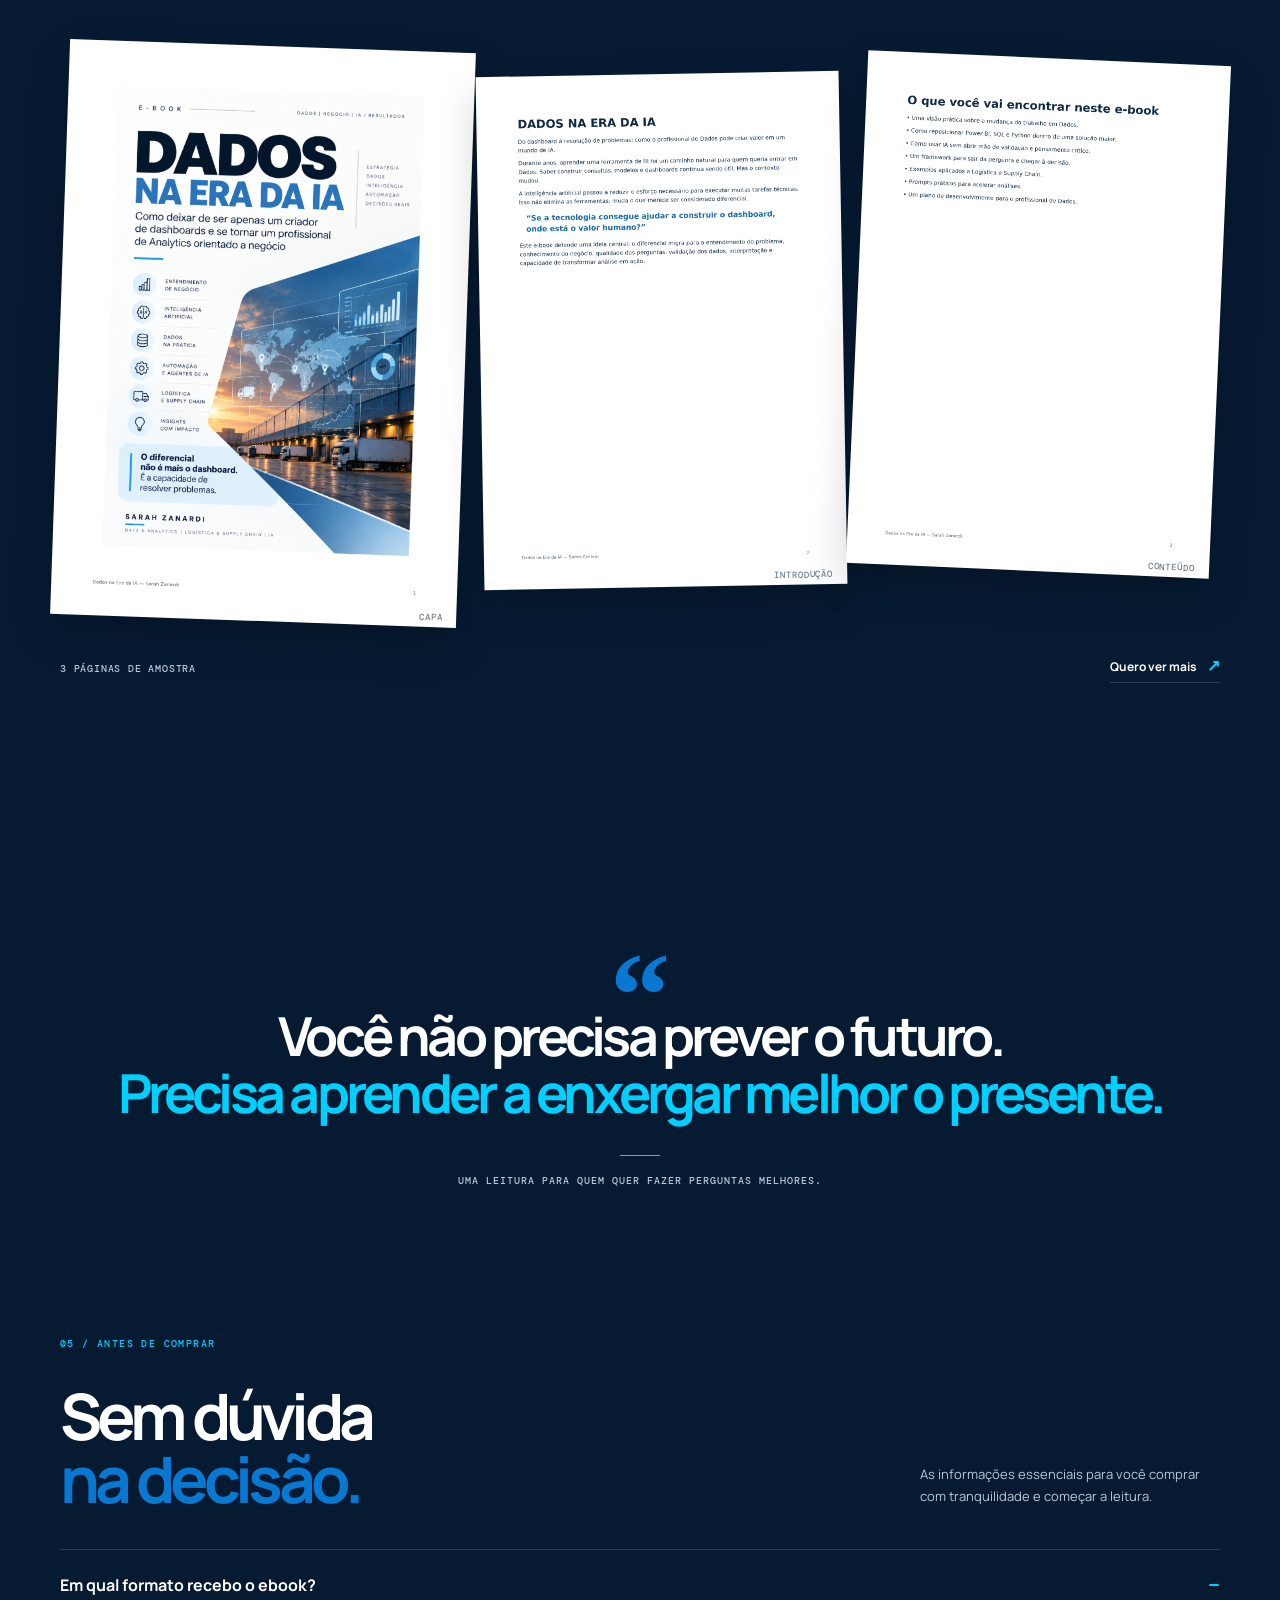
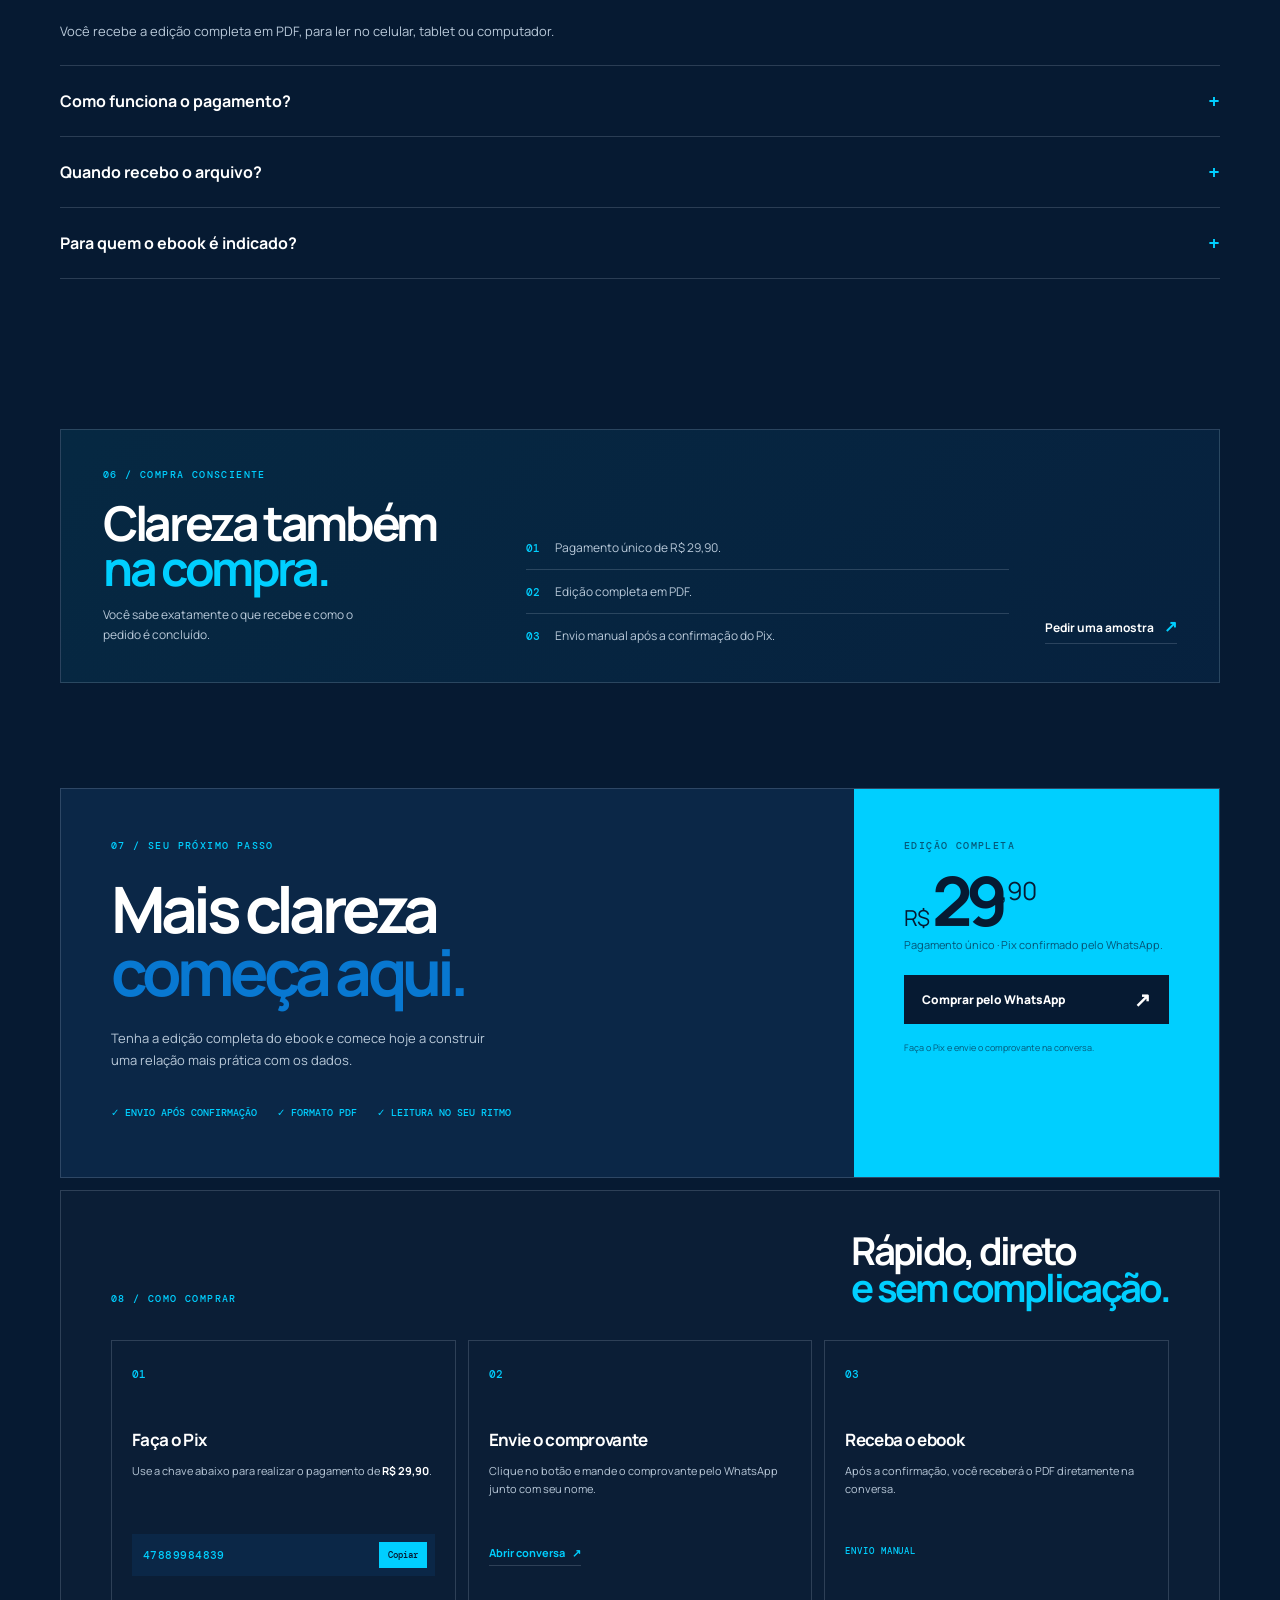
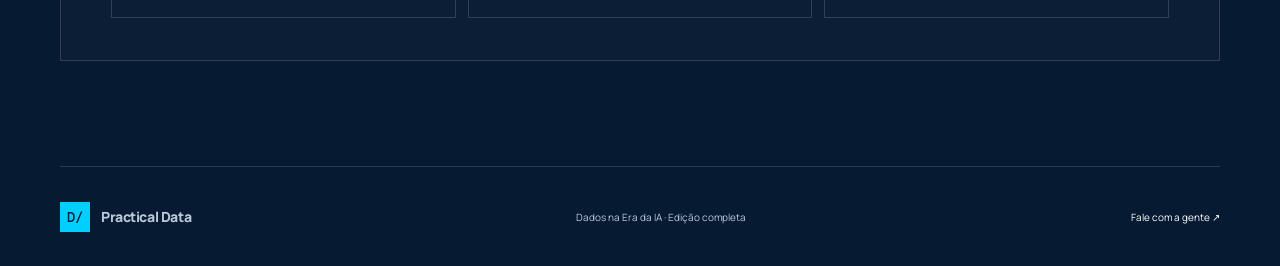
==== commit b518db01: "Align chapter card content" ====
--- a/index.html
+++ b/index.html
@@ -109,7 +109,7 @@
         <div class="chapter-grid">
           <article class="chapter-card chapter-card-featured"><div class="chapter-number">01</div><div class="chapter-icon">↗</div><h3>O jeito certo de olhar para os dados</h3><p>Comece pela pergunta. Entenda contexto, qualidade e o que realmente merece atenção.</p><span class="chapter-tag">fundamentos</span></article>
           <article class="chapter-card"><div class="chapter-number">02</div><div class="chapter-icon">⌁</div><h3>Da informação ao insight</h3><p>Organize sinais, encontre padrões e conte uma história que qualquer pessoa consiga entender.</p><span class="chapter-tag">análise</span></article>
-          <article class="chapter-card"><div class="chapter-number">03</div><div class="chapter-icon">✦</div><h3>IA como Microsoft Copilot</h3><p>Conheça o Microsoft Copilot como apoio para explorar, acelerar e testar ideias com mais segurança.</p><span class="chapter-tag">inteligência</span></article>
+          <article class="chapter-card"><div class="chapter-number">03</div><div class="chapter-icon">✦</div><h3>IA como<br />Microsoft Copilot</h3><p>Conheça o Microsoft Copilot como apoio para explorar, acelerar e testar ideias com mais segurança.</p><span class="chapter-tag">inteligência</span></article>
           <article class="chapter-card"><div class="chapter-number">04</div><div class="chapter-icon">◌</div><h3>Decisões que saem do papel</h3><p>Conecte análise e ação para fazer escolhas mais claras, rápidas e conscientes.</p><span class="chapter-tag">prática</span></article>
         </div>
       </section>
--- a/style.css
+++ b/style.css
@@ -70,6 +70,7 @@
 .chapter-card h3 { min-height: 62px; }
 .chapter-card p { min-height: 72px; }
 .chapter-tag { margin-top: auto; }
+.chapter-icon { margin: 39px 0 35px; }
 .chapter-card h3, .audience-card h3 { text-wrap: balance; }
 .audience-card { display: flex; flex-direction: column; }
 .audience-card h3 { min-height: 40px; }
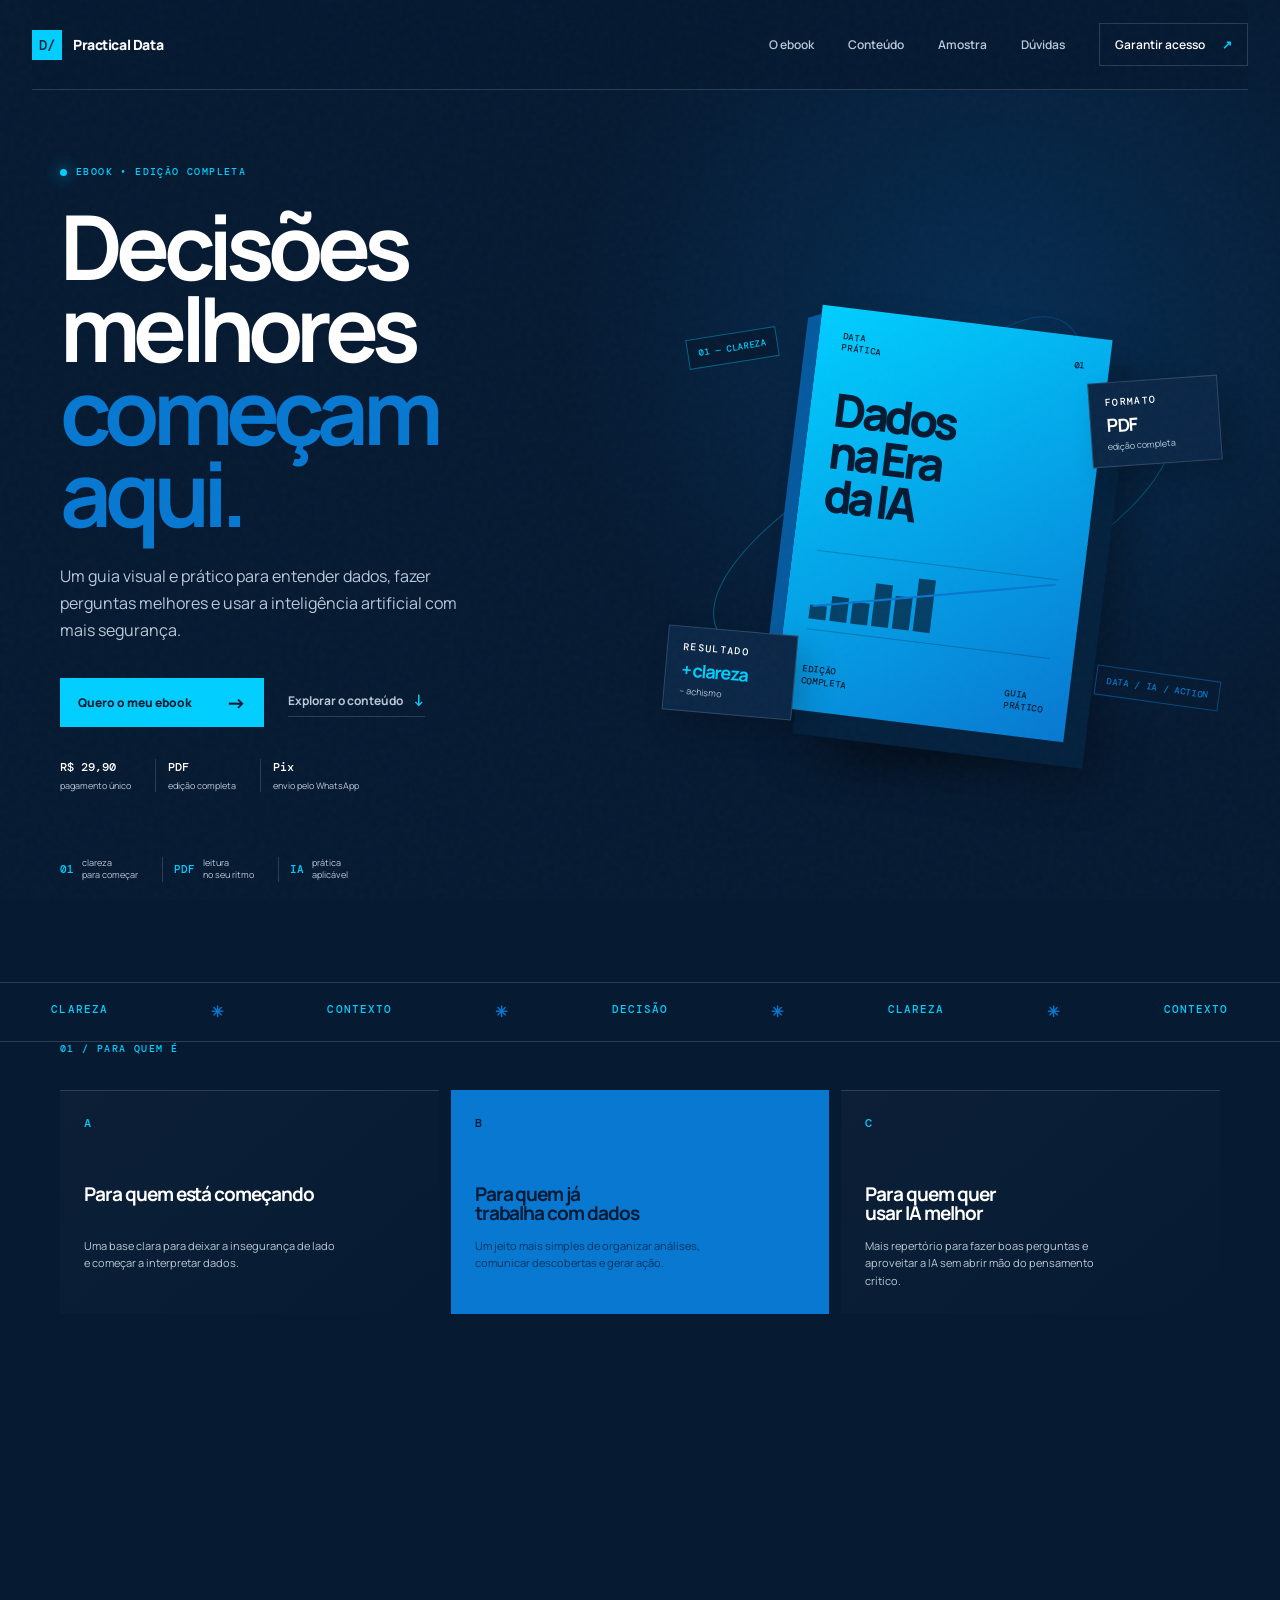
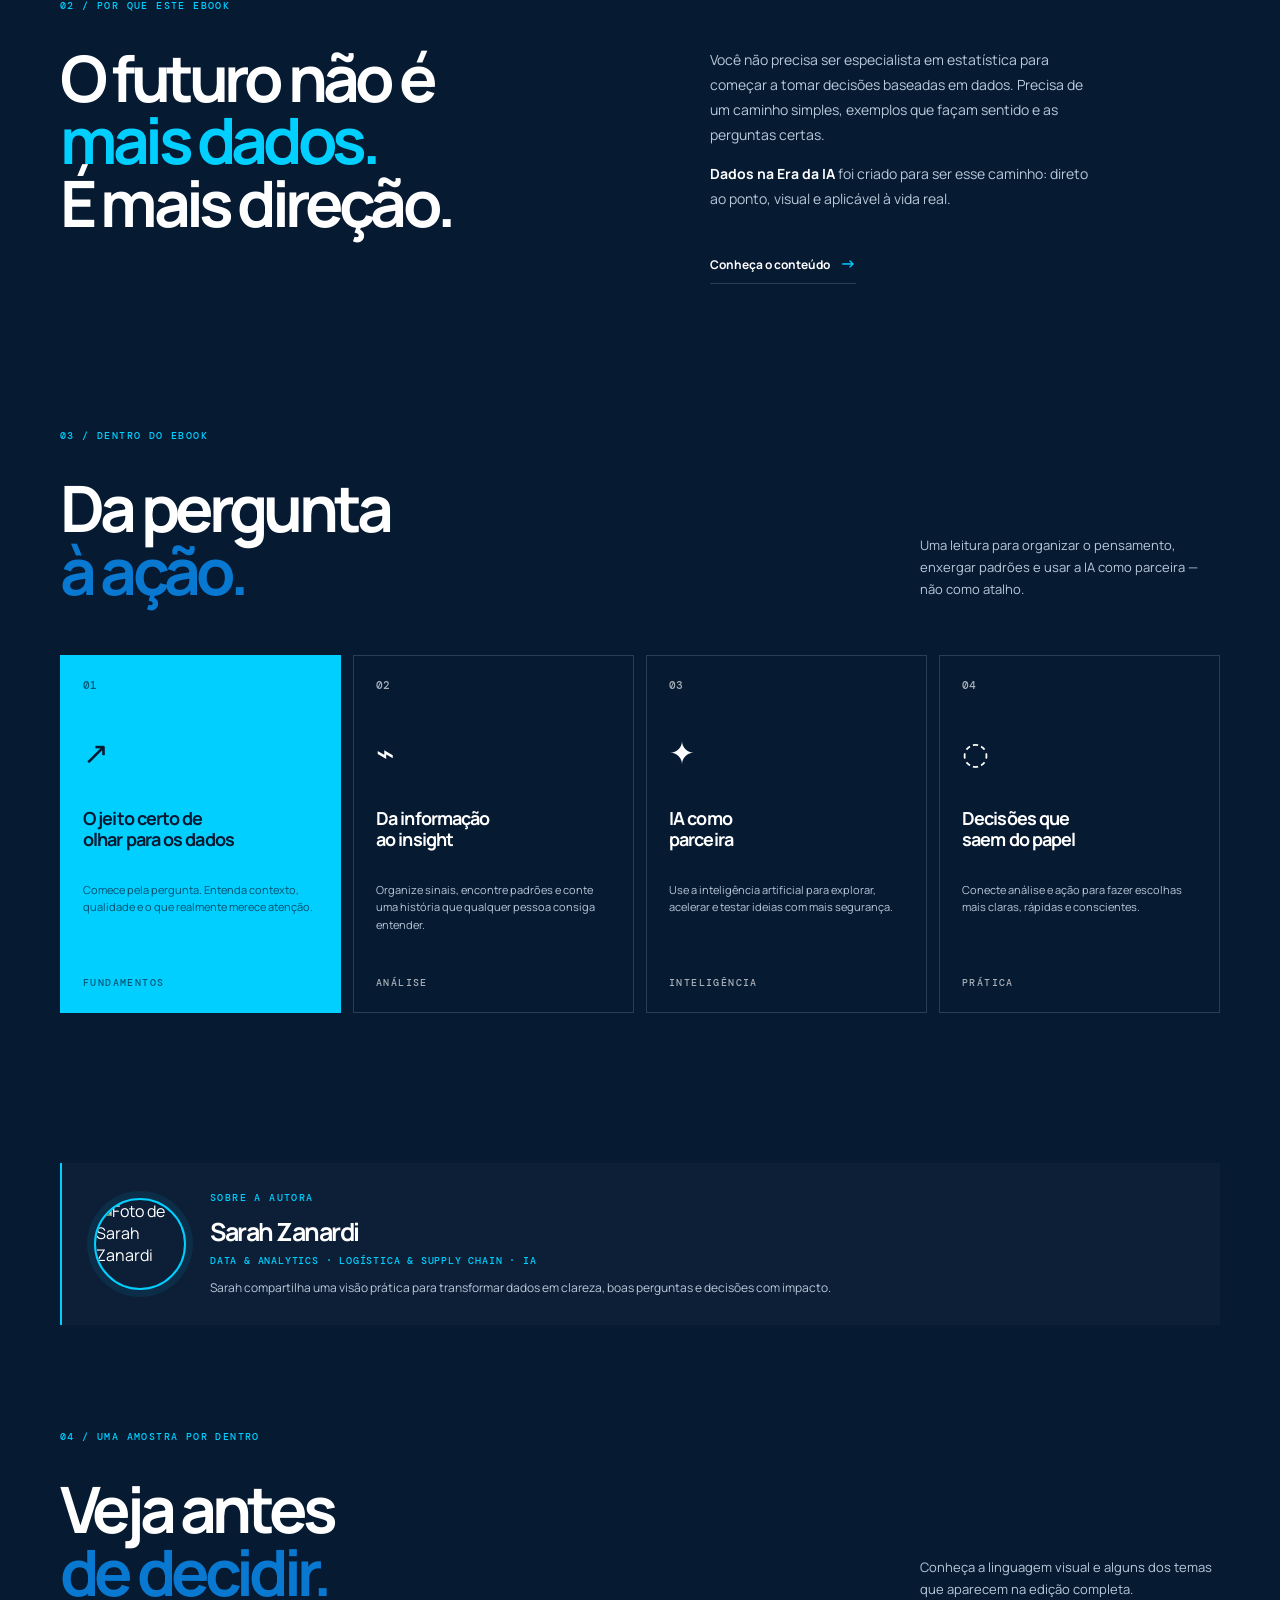
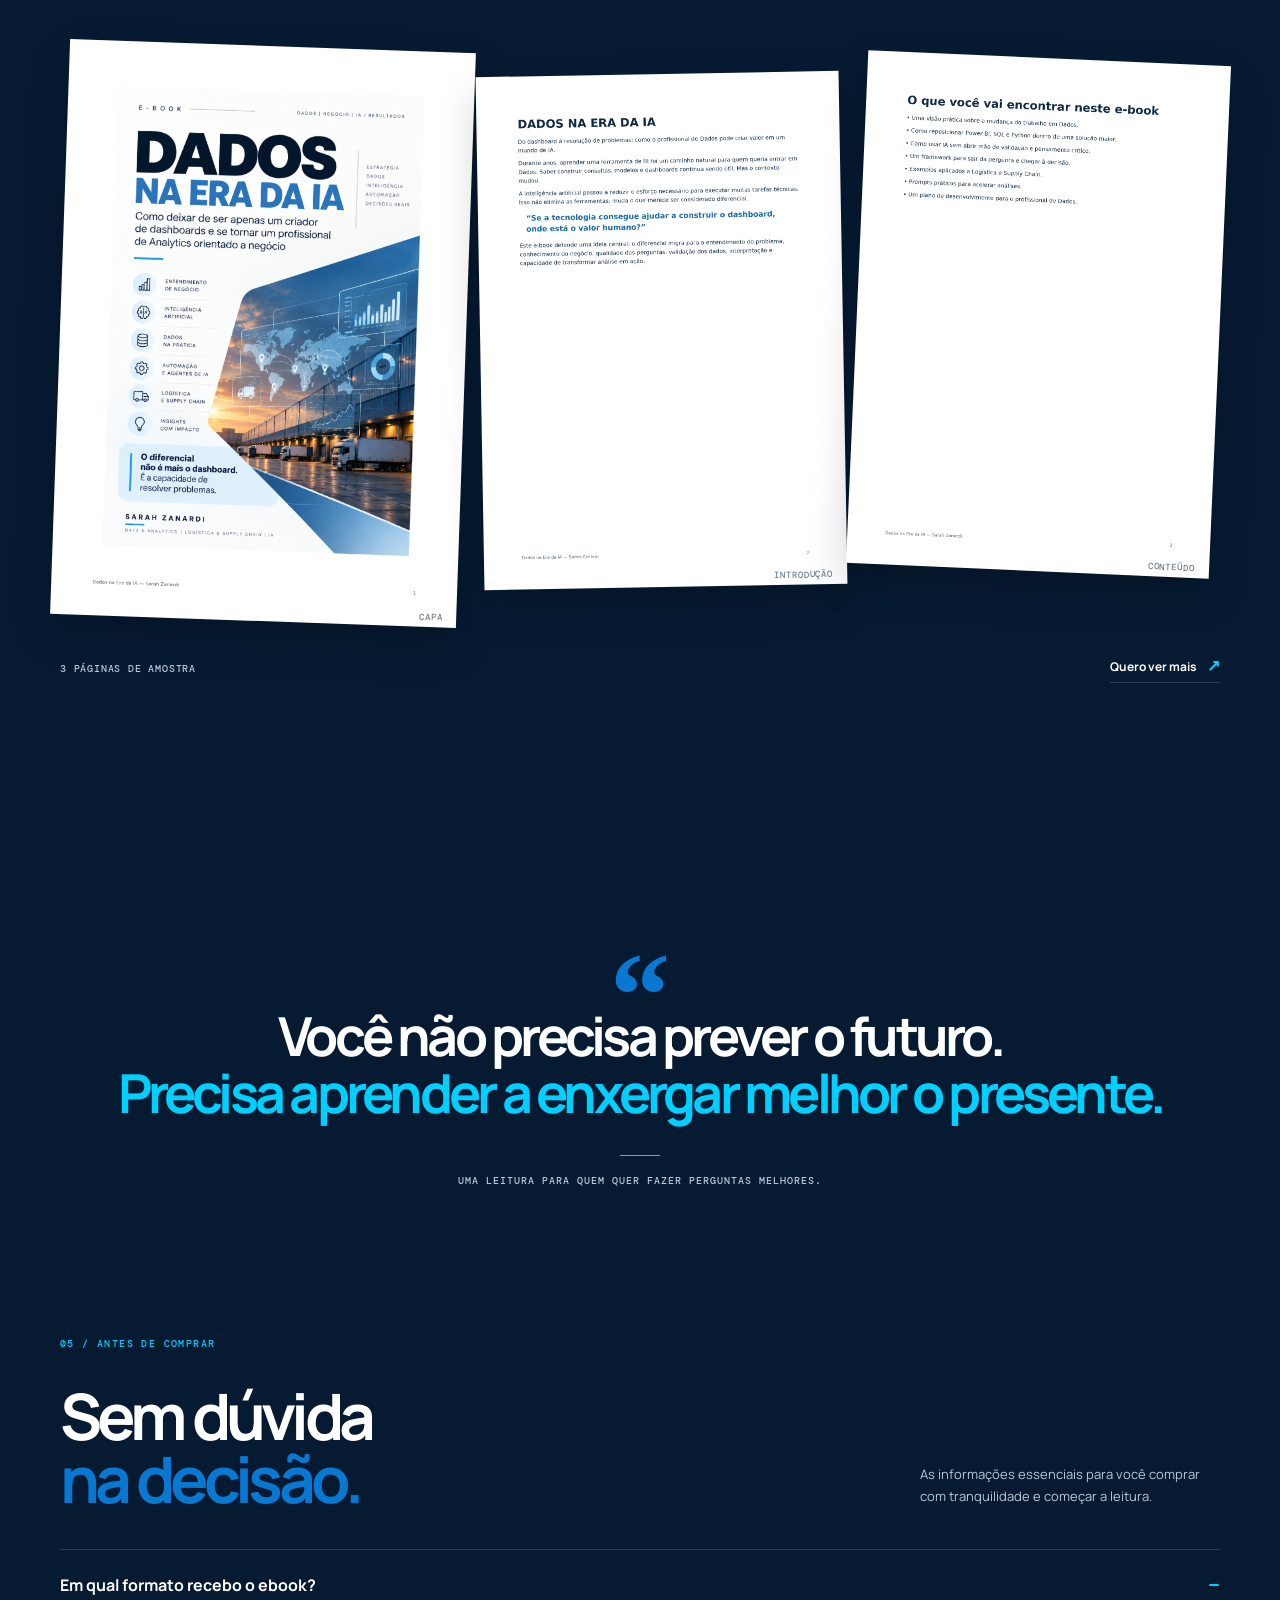
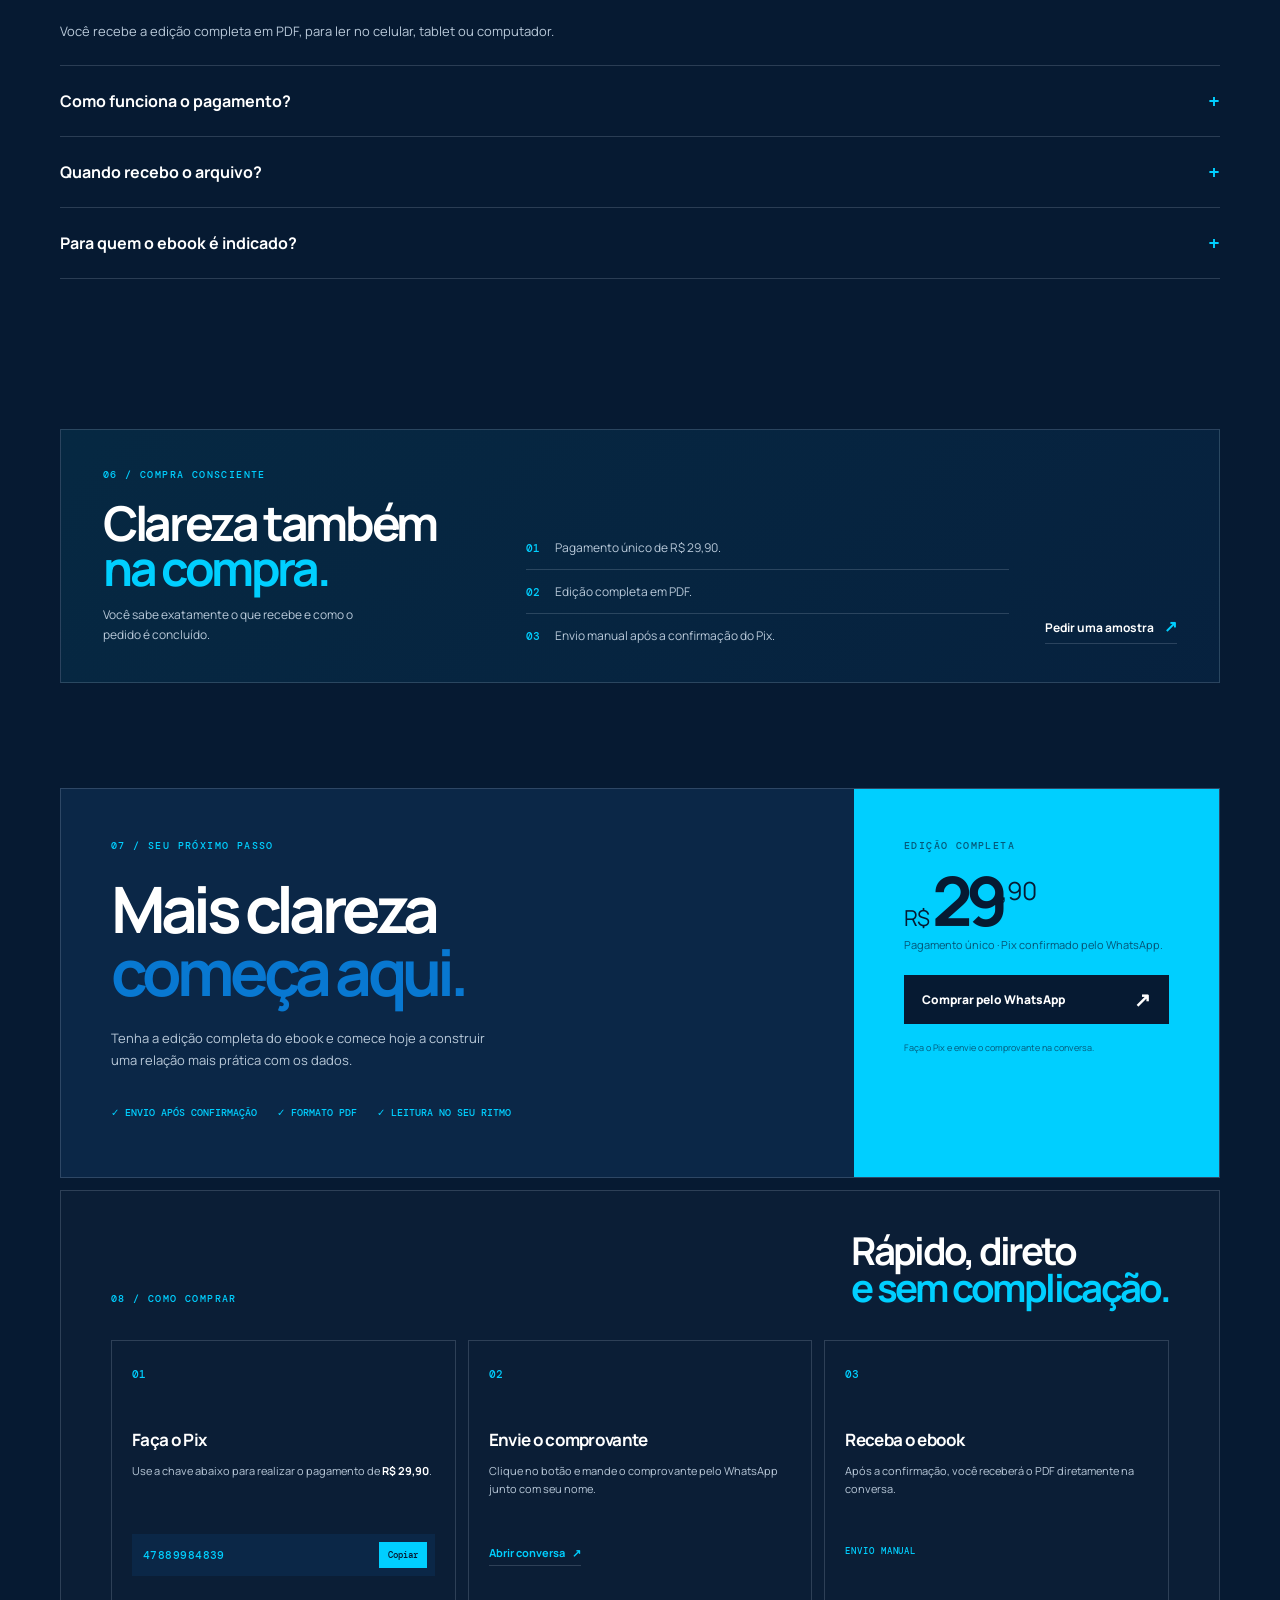
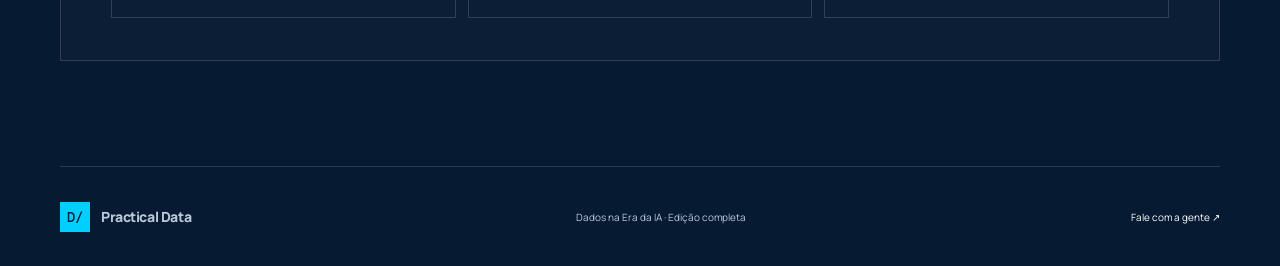
==== commit a03106f3: "Use generic AI chapter wording" ====
--- a/index.html
+++ b/index.html
@@ -109,7 +109,7 @@
         <div class="chapter-grid">
           <article class="chapter-card chapter-card-featured"><div class="chapter-number">01</div><div class="chapter-icon">↗</div><h3>O jeito certo de olhar para os dados</h3><p>Comece pela pergunta. Entenda contexto, qualidade e o que realmente merece atenção.</p><span class="chapter-tag">fundamentos</span></article>
           <article class="chapter-card"><div class="chapter-number">02</div><div class="chapter-icon">⌁</div><h3>Da informação ao insight</h3><p>Organize sinais, encontre padrões e conte uma história que qualquer pessoa consiga entender.</p><span class="chapter-tag">análise</span></article>
-          <article class="chapter-card"><div class="chapter-number">03</div><div class="chapter-icon">✦</div><h3>IA como<br />Microsoft Copilot</h3><p>Conheça o Microsoft Copilot como apoio para explorar, acelerar e testar ideias com mais segurança.</p><span class="chapter-tag">inteligência</span></article>
+          <article class="chapter-card"><div class="chapter-number">03</div><div class="chapter-icon">✦</div><h3>IA como<br />parceira</h3><p>Use a inteligência artificial para explorar, acelerar e testar ideias com mais segurança.</p><span class="chapter-tag">inteligência</span></article>
           <article class="chapter-card"><div class="chapter-number">04</div><div class="chapter-icon">◌</div><h3>Decisões que saem do papel</h3><p>Conecte análise e ação para fazer escolhas mais claras, rápidas e conscientes.</p><span class="chapter-tag">prática</span></article>
         </div>
       </section>
--- a/style.css
+++ b/style.css
@@ -120,3 +120,6 @@
 @media (max-width: 850px) { .section-shell, .site-header { width: min(100% - 40px, 600px); }.site-header { height: 74px; }.nav { display: none; }.nav.is-open { position: absolute; top: 74px; left: 0; right: 0; display: flex; flex-direction: column; align-items: stretch; gap: 0; padding: 8px; background: var(--paper-light); border: 1px solid var(--line); }.nav.is-open a { padding: 14px; }.nav.is-open .nav-cta { border: 0; }.menu-button { display: block; }.hero { min-height: auto; grid-template-columns: 1fr; padding: 80px 0 70px; }.hero-copy { text-align: left; }.hero-proof { margin-top: 50px; gap: 18px; }.hero-meta { gap: 15px; }.hero-visual { height: 500px; margin-top: 15px; }.floating-card-top { right: 2%; }.floating-card-bottom { left: 2%; }.intro, .quote-section { padding: 100px 0; }.intro-content { grid-template-columns: 1fr; gap: 40px; }.audience-section { padding-bottom: 100px; }.audience-grid { grid-template-columns: 1fr; }.audience-card { min-height: 180px; }.audience-card h3 { margin-top: 38px; }.section-heading { display: block; }.section-heading p { margin-top: 30px; }.chapter-grid { grid-template-columns: repeat(2, 1fr); }.preview-grid { grid-template-columns: 1.08fr 1fr; }.preview-page:nth-child(3) { display: none; }.trust-card { grid-template-columns: 1fr; gap: 28px; }.trust-intro p { max-width: 380px; }.sample-link { justify-self: start; }.buy-card { grid-template-columns: 1fr; }.buy-action { padding: 40px; }.manual-checkout { padding: 36px 28px; }.manual-heading { display: block; }.manual-heading .section-kicker { margin-bottom: 26px; }.steps-grid { grid-template-columns: 1fr; }.step-card { min-height: 180px; }.site-footer { gap: 20px; flex-wrap: wrap; padding: 30px 0; } }
 @media (max-width: 480px) { body { padding-bottom: 68px; } h1 { font-size: 60px; }.hero-text { font-size: 14px; }.hero-proof { flex-wrap: wrap; gap: 14px; }.hero-meta { flex-wrap: wrap; gap: 14px; }.hero-meta span { min-width: 84px; }.hero-visual { transform: scale(.82); transform-origin: top center; height: 430px; margin-bottom: -45px; margin-left: -9%; margin-right: -9%; }.chapter-grid { grid-template-columns: 1fr; }.chapter-card { min-height: 250px; }.preview-section { padding-bottom: 100px; }.preview-grid { grid-template-columns: 1fr; gap: 26px; }.preview-page, .preview-page:nth-child(2), .preview-page:nth-child(3) { margin: 0 auto; max-width: 310px; }.preview-page:nth-child(2) { display: none; }.preview-footer { display: block; }.preview-footer .text-link { display: inline-block; margin-top: 16px; }.buy-copy { padding: 35px 28px; }.buy-action { padding: 35px 28px; }.site-footer { align-items: flex-start; flex-direction: column; }.mobile-buy-bar { position: fixed; z-index: 8; right: 14px; bottom: 14px; left: 14px; display: flex; align-items: center; justify-content: space-between; padding: 16px 18px; color: var(--paper); background: var(--lime); box-shadow: 0 12px 30px rgba(0,0,0,.28); font-size: 12px; font-weight: 800; }.mobile-buy-bar span { font-size: 19px; } }
 @media (max-width: 480px) { .author-card { align-items: flex-start; padding: 24px; } .author-photo { flex-basis: 70px; width: 70px; height: 70px; } }
+@media (max-width: 1150px) and (min-width: 851px) { .section-shell { width: min(100% - 52px, 1040px); }.hero { gap: 24px; }.chapter-grid { grid-template-columns: repeat(2, 1fr); }.chapter-card { min-height: 320px; } }
+@media (max-width: 650px) { .section-shell, .site-header { width: calc(100% - 32px); }.chapter-grid { grid-template-columns: 1fr; }.chapter-card { min-height: 270px; }.hero { padding-top: 58px; }.hero-visual { height: 460px; }.author-card { gap: 18px; padding: 24px; }.author-photo { flex-basis: 78px; width: 78px; height: 78px; } }
+@media (max-width: 480px) { h1 { font-size: clamp(48px, 15vw, 60px); }.hero-actions { align-items: stretch; }.hero-actions .button { width: 100%; }.hero-actions .text-link { align-self: flex-start; }.hero-visual { transform: scale(.76); margin-left: -16%; margin-right: -16%; }.faq-list summary { font-size: 14px; }.buy-action .price strong { font-size: 56px; }.author-card { display: grid; grid-template-columns: auto 1fr; }.author-copy { align-self: center; }.author-card h2 { font-size: 22px; }.author-card p { line-height: 1.5; } }
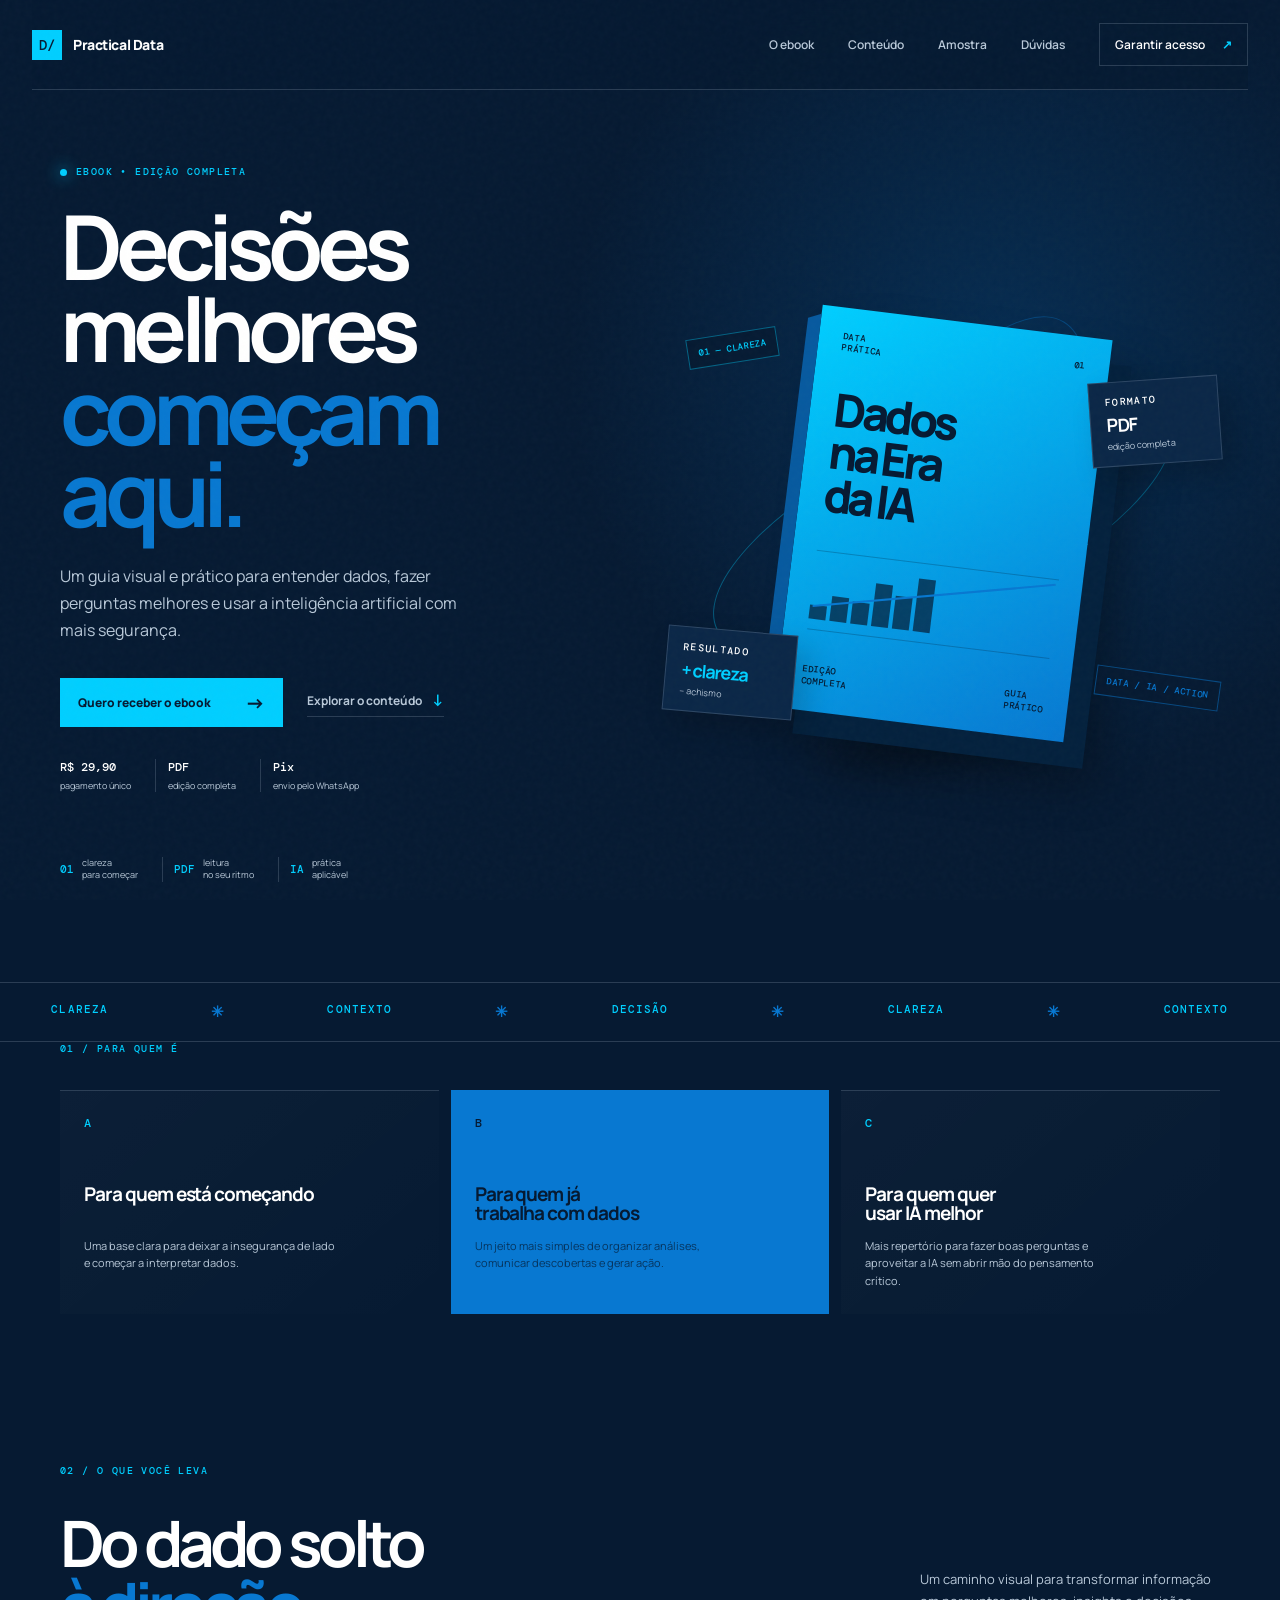
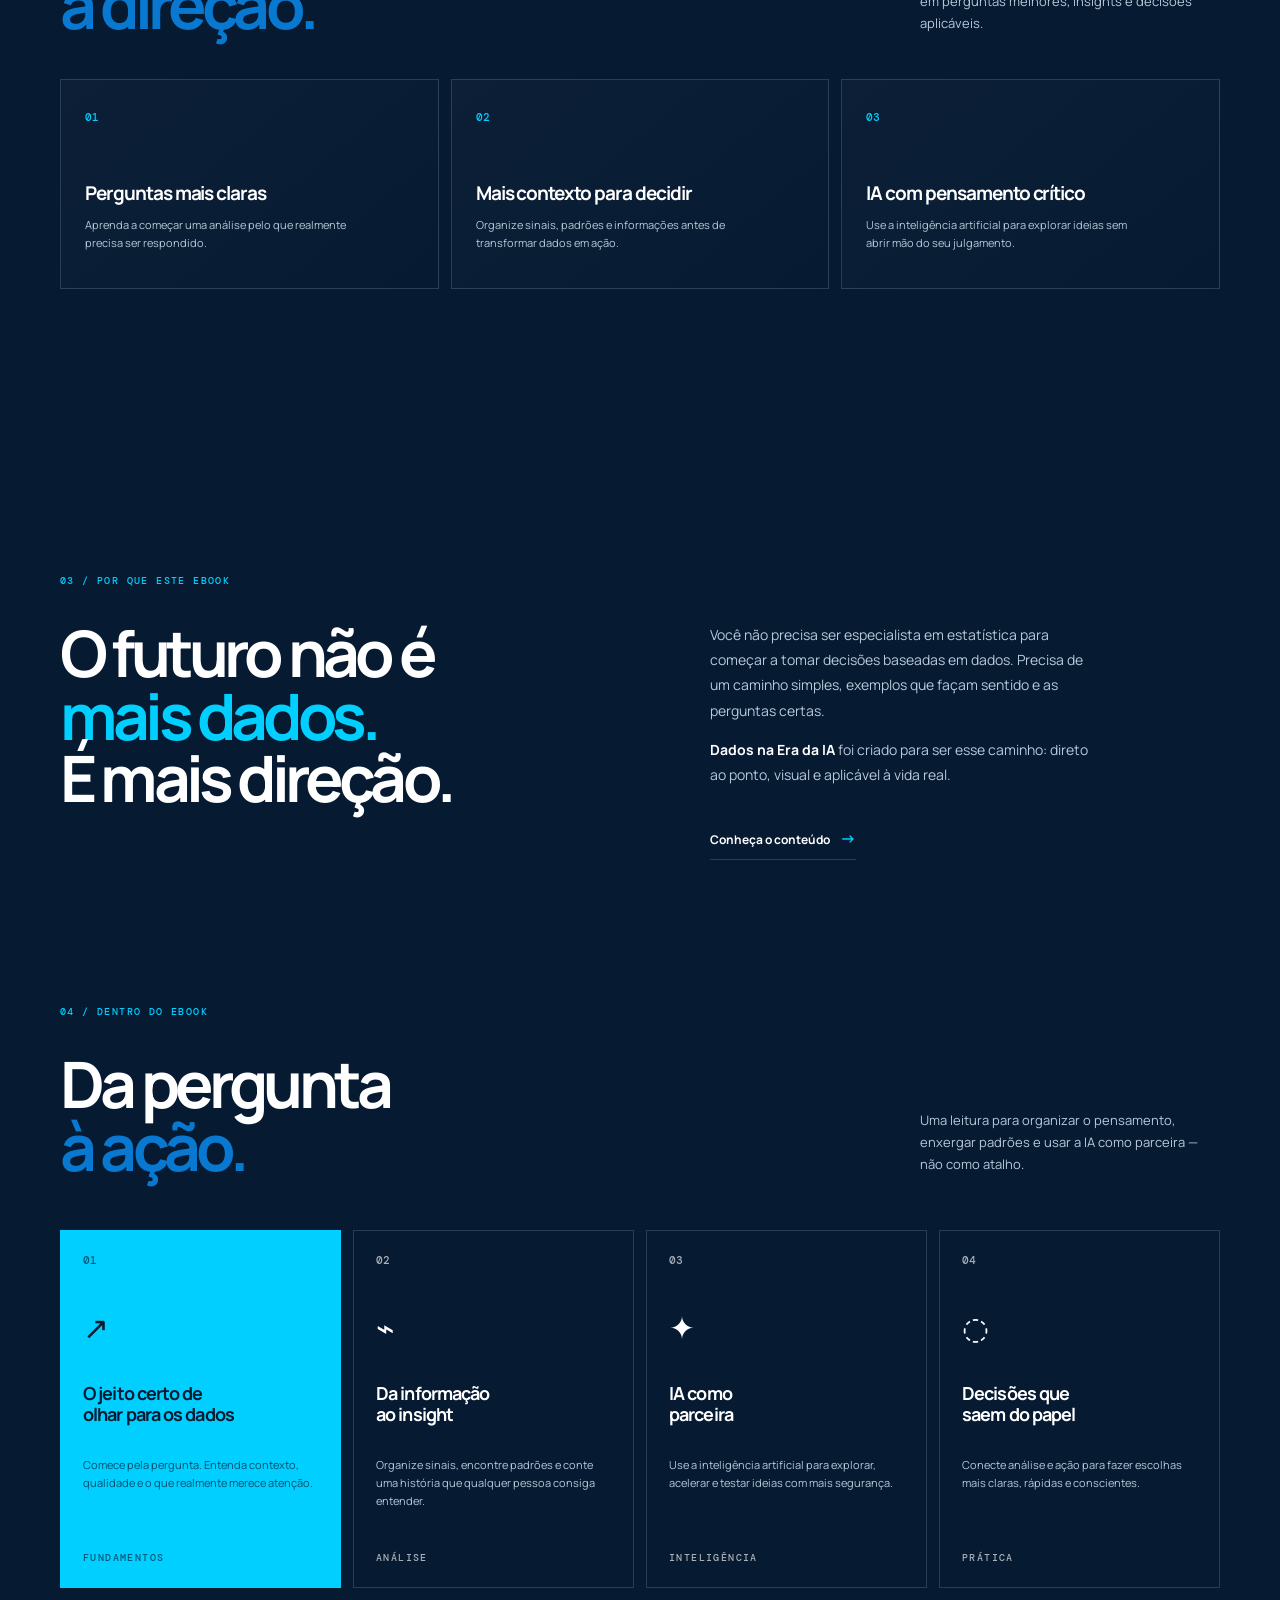
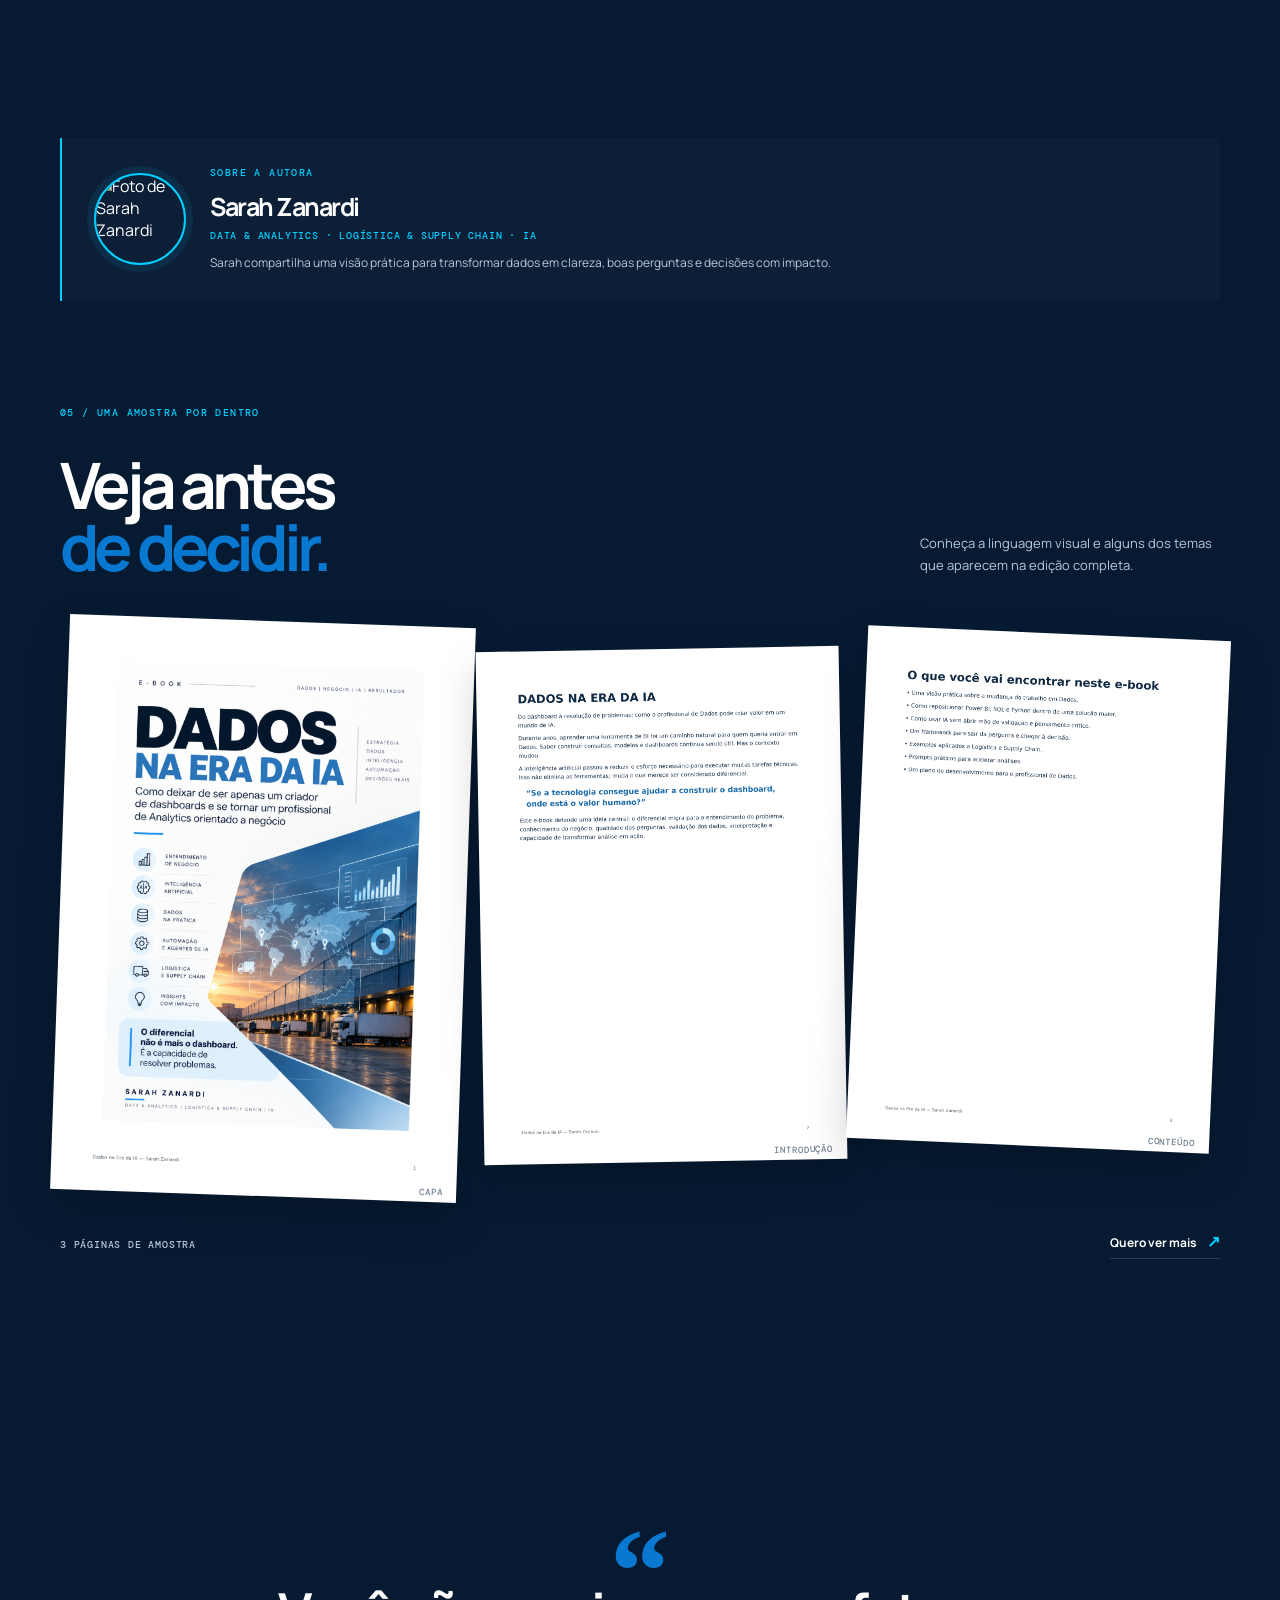
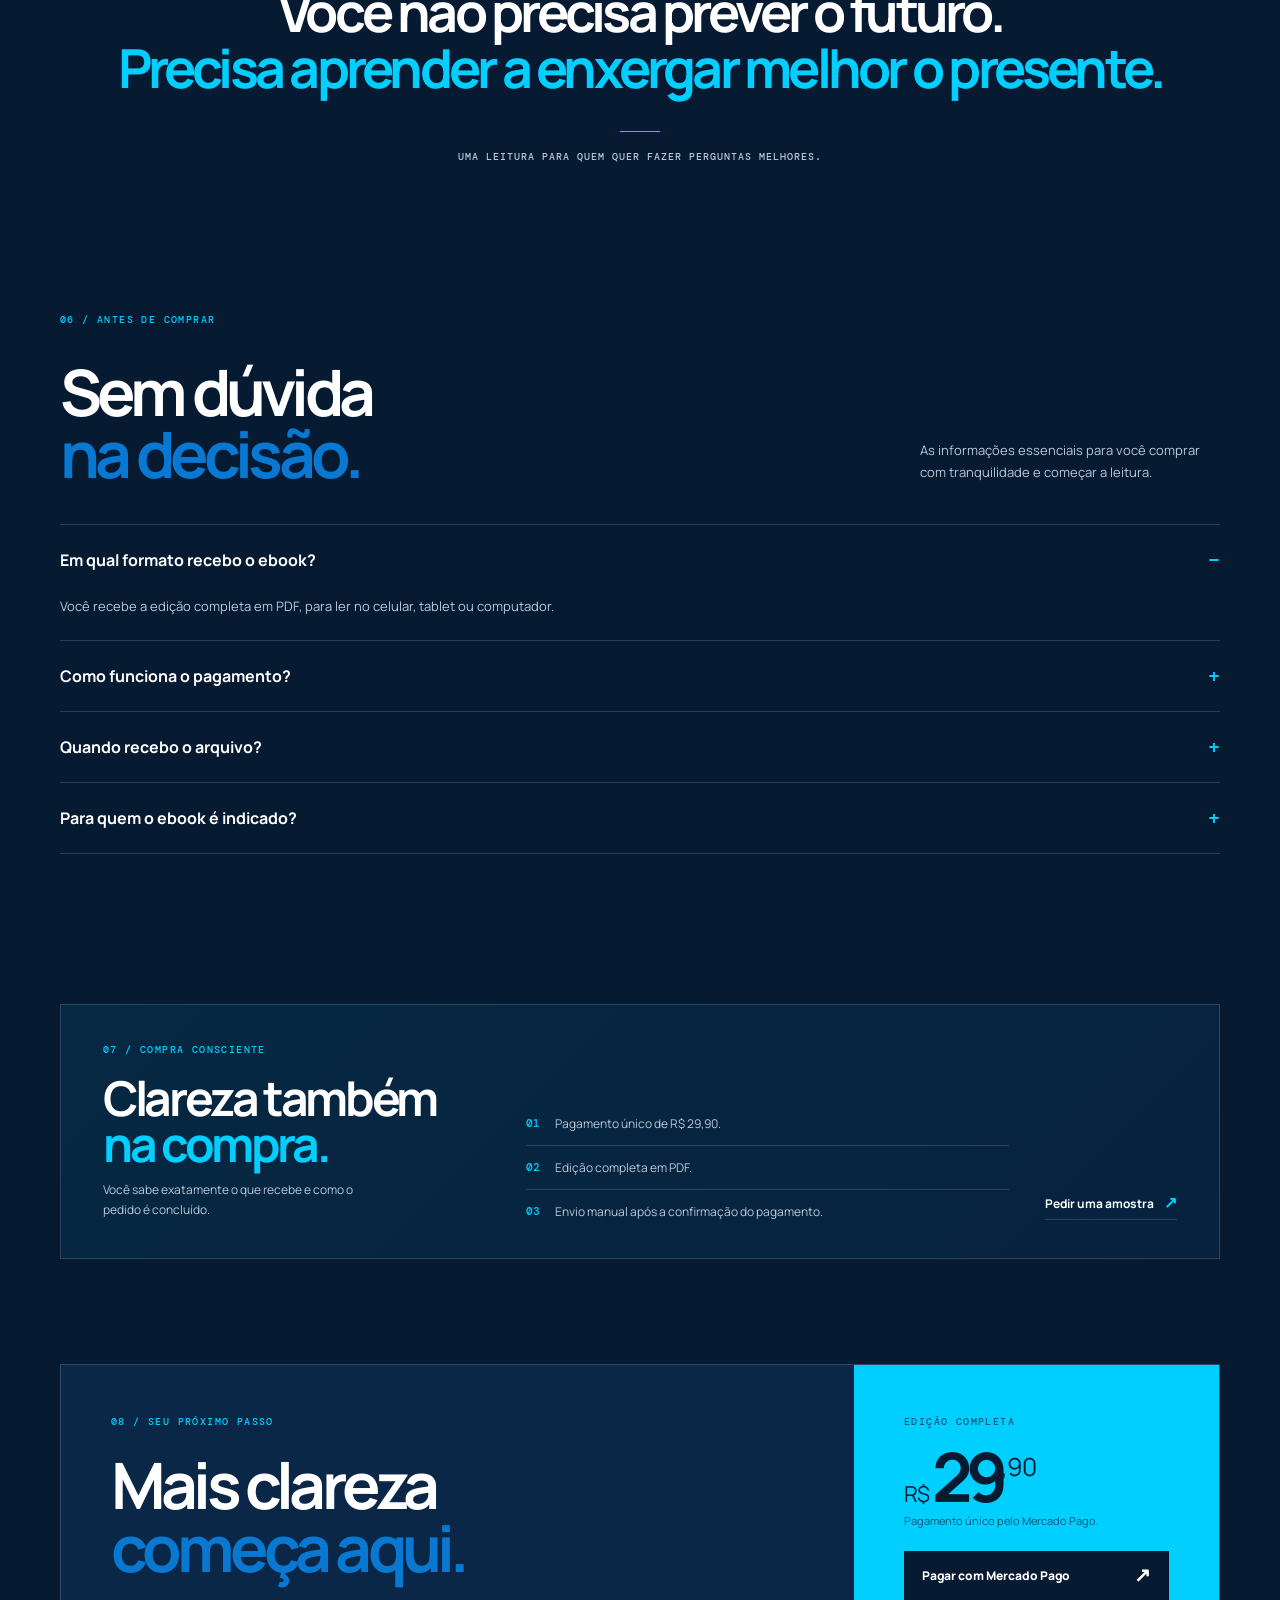
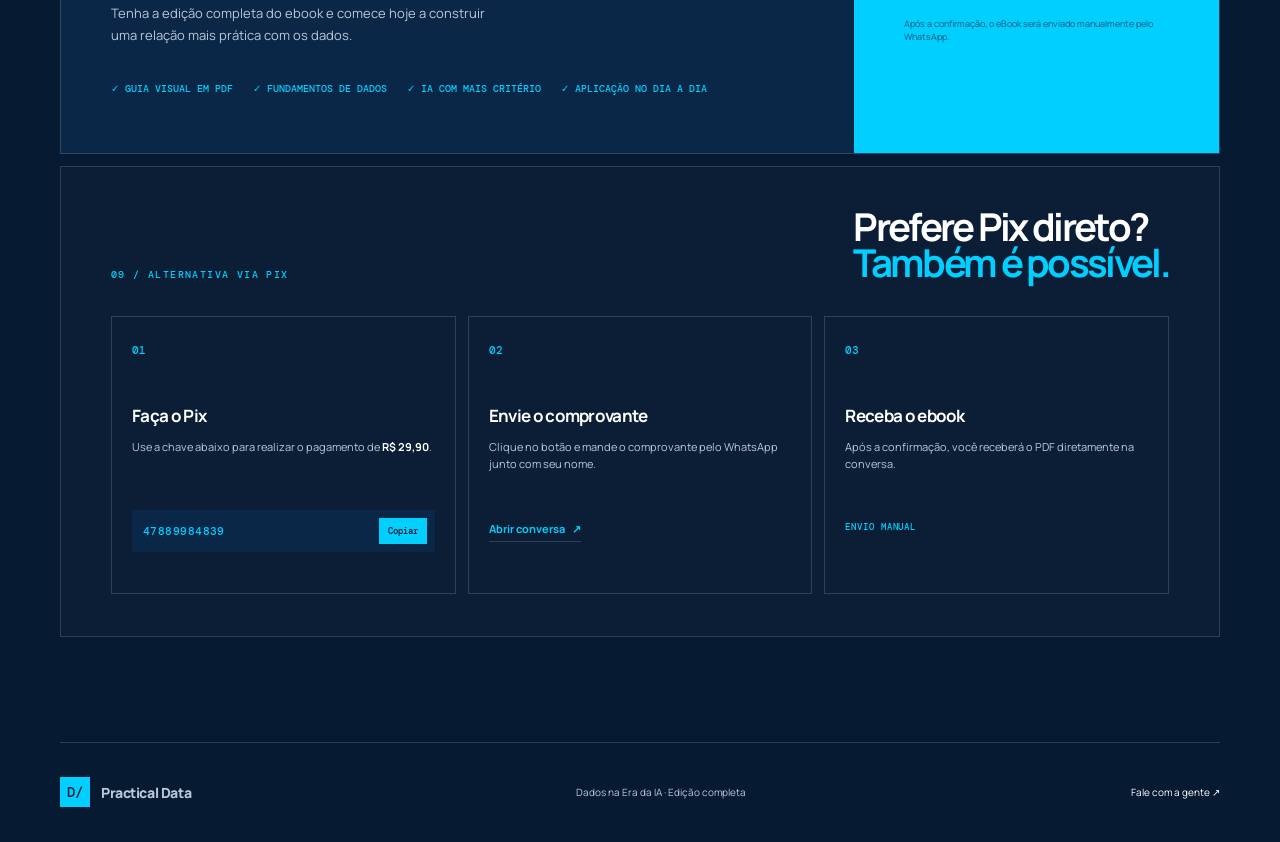
==== commit 91ac898d: "Add Mercado Pago checkout link" ====
--- a/index.html
+++ b/index.html
@@ -9,9 +9,11 @@
     <meta property="og:description" content="Um guia prático para entender dados, fazer perguntas melhores e usar a IA com mais segurança." />
     <meta property="og:type" content="website" />
     <meta property="og:url" content="https://sarahzanardi.github.io/practical_data/" />
+    <meta property="og:site_name" content="Practical Data" />
     <meta property="og:image" content="https://sarahzanardi.github.io/practical_data/assets/social-card.svg" />
     <meta name="twitter:card" content="summary_large_image" />
     <meta name="twitter:image" content="https://sarahzanardi.github.io/practical_data/assets/social-card.svg" />
+    <link rel="canonical" href="https://sarahzanardi.github.io/practical_data/" />
     <title>Dados na Era da IA | Ebook</title>
     <link rel="icon" href="assets/social-card.svg" type="image/svg+xml" />
     <link rel="preconnect" href="https://fonts.googleapis.com" />
@@ -20,6 +22,7 @@
     <link rel="stylesheet" href="style.css" />
   </head>
   <body>
+    <a class="skip-link" href="#conteudo">Pular para o conteúdo</a>
     <div class="noise" aria-hidden="true"></div>
 
     <header class="site-header">
@@ -44,7 +47,7 @@
           <h1>Decisões melhores<br /><em>começam aqui.</em></h1>
           <p class="hero-text">Um guia visual e prático para entender dados, fazer perguntas melhores e usar a inteligência artificial com mais segurança.</p>
           <div class="hero-actions">
-            <a class="button button-primary" href="#comprar">Quero o meu ebook <span>→</span></a>
+            <a class="button button-primary" href="https://mpago.li/2d6ChGP" target="_blank" rel="noopener">Quero receber o ebook <span>→</span></a>
             <a class="text-link" href="#conteudo">Explorar o conteúdo <span>↓</span></a>
           </div>
           <div class="hero-meta" aria-label="Informações do produto">
@@ -89,8 +92,20 @@
         </div>
       </section>
 
+      <section class="benefits-section section-shell" id="beneficios">
+        <div class="section-heading benefits-heading">
+          <div><div class="section-kicker">02 / o que você leva</div><h2>Do dado solto<br /><em>à direção.</em></h2></div>
+          <p>Um caminho visual para transformar informação em perguntas melhores, insights e decisões aplicáveis.</p>
+        </div>
+        <div class="benefits-grid">
+          <article class="benefit-card"><span class="benefit-index">01</span><h3>Perguntas mais claras</h3><p>Aprenda a começar uma análise pelo que realmente precisa ser respondido.</p></article>
+          <article class="benefit-card"><span class="benefit-index">02</span><h3>Mais contexto para decidir</h3><p>Organize sinais, padrões e informações antes de transformar dados em ação.</p></article>
+          <article class="benefit-card"><span class="benefit-index">03</span><h3>IA com pensamento crítico</h3><p>Use a inteligência artificial para explorar ideias sem abrir mão do seu julgamento.</p></article>
+        </div>
+      </section>
+
       <section class="intro section-shell" id="sobre">
-        <div class="section-kicker">02 / por que este ebook</div>
+        <div class="section-kicker">03 / por que este ebook</div>
         <div class="intro-content">
           <h2>O futuro não é<br /><span>mais dados.</span><br />É mais direção.</h2>
           <div class="intro-description">
@@ -103,7 +118,7 @@
 
       <section class="content-section section-shell" id="conteudo">
         <div class="section-heading">
-          <div><div class="section-kicker">03 / dentro do ebook</div><h2>Da pergunta<br /><em>à ação.</em></h2></div>
+          <div><div class="section-kicker">04 / dentro do ebook</div><h2>Da pergunta<br /><em>à ação.</em></h2></div>
           <p>Uma leitura para organizar o pensamento, enxergar padrões e usar a IA como parceira — não como atalho.</p>
         </div>
         <div class="chapter-grid">
@@ -123,13 +138,13 @@
 
       <section class="preview-section section-shell" id="amostra">
         <div class="section-heading preview-heading">
-          <div><div class="section-kicker">04 / uma amostra por dentro</div><h2>Veja antes<br /><em>de decidir.</em></h2></div>
+          <div><div class="section-kicker">05 / uma amostra por dentro</div><h2>Veja antes<br /><em>de decidir.</em></h2></div>
           <p>Conheça a linguagem visual e alguns dos temas que aparecem na edição completa.</p>
         </div>
         <div class="preview-grid">
-          <figure class="preview-page preview-page-cover"><img src="assets/previews/ebook-capa.png" alt="Capa do ebook Dados na Era da IA" /><figcaption>capa</figcaption></figure>
-          <figure class="preview-page"><img src="assets/previews/ebook-introducao.png" alt="Página de introdução do ebook sobre dados e inteligência artificial" loading="lazy" /><figcaption>introdução</figcaption></figure>
-          <figure class="preview-page"><img src="assets/previews/ebook-conteudo.png" alt="Página com os conteúdos do ebook" loading="lazy" /><figcaption>conteúdo</figcaption></figure>
+          <figure class="preview-page preview-page-cover"><img src="assets/previews/ebook-capa.png" alt="Capa do ebook Dados na Era da IA" loading="lazy" decoding="async" /><figcaption>capa</figcaption></figure>
+          <figure class="preview-page"><img src="assets/previews/ebook-introducao.png" alt="Página de introdução do ebook sobre dados e inteligência artificial" loading="lazy" decoding="async" /><figcaption>introdução</figcaption></figure>
+          <figure class="preview-page"><img src="assets/previews/ebook-conteudo.png" alt="Página com os conteúdos do ebook" loading="lazy" decoding="async" /><figcaption>conteúdo</figcaption></figure>
         </div>
         <div class="preview-footer"><span>3 páginas de amostra</span><a class="text-link whatsapp-link" data-whatsapp-intent="sample" href="#comprar" target="_blank" rel="noopener">Quero ver mais <span>↗</span></a></div>
       </section>
@@ -143,7 +158,7 @@
 
       <section class="faq-section section-shell" id="duvidas">
         <div class="section-heading faq-heading">
-          <div><div class="section-kicker">05 / antes de comprar</div><h2>Sem dúvida<br /><em>na decisão.</em></h2></div>
+          <div><div class="section-kicker">06 / antes de comprar</div><h2>Sem dúvida<br /><em>na decisão.</em></h2></div>
           <p>As informações essenciais para você comprar com tranquilidade e começar a leitura.</p>
         </div>
         <div class="faq-list">
@@ -153,7 +168,7 @@
           </details>
           <details>
             <summary>Como funciona o pagamento?</summary>
-            <p>Faça um Pix de R$ 29,90 e envie o comprovante na conversa do WhatsApp.</p>
+            <p>Clique no botão de compra e conclua o pagamento pela página segura do Mercado Pago. As formas disponíveis aparecem no checkout.</p>
           </details>
           <details>
             <summary>Quando recebo o arquivo?</summary>
@@ -168,11 +183,11 @@
 
       <section class="trust-section section-shell">
         <div class="trust-card">
-          <div class="trust-intro"><div class="section-kicker">06 / compra consciente</div><h2>Clareza também<br /><em>na compra.</em></h2><p>Você sabe exatamente o que recebe e como o pedido é concluído.</p></div>
+          <div class="trust-intro"><div class="section-kicker">07 / compra consciente</div><h2>Clareza também<br /><em>na compra.</em></h2><p>Você sabe exatamente o que recebe e como o pedido é concluído.</p></div>
           <div class="trust-points">
             <div><strong>01</strong><span>Pagamento único de R$ 29,90.</span></div>
             <div><strong>02</strong><span>Edição completa em PDF.</span></div>
-            <div><strong>03</strong><span>Envio manual após a confirmação do Pix.</span></div>
+            <div><strong>03</strong><span>Envio manual após a confirmação do pagamento.</span></div>
           </div>
           <a class="text-link sample-link whatsapp-link" data-whatsapp-intent="sample" href="#comprar" target="_blank" rel="noopener">Pedir uma amostra <span>↗</span></a>
         </div>
@@ -180,11 +195,11 @@
 
       <section class="buy-section section-shell" id="comprar">
         <div class="buy-card">
-          <div class="buy-copy"><div class="section-kicker">07 / seu próximo passo</div><h2>Mais clareza<br /><em>começa aqui.</em></h2><p>Tenha a edição completa do ebook e comece hoje a construir uma relação mais prática com os dados.</p><div class="buy-features"><span>✓ envio após confirmação</span><span>✓ formato PDF</span><span>✓ leitura no seu ritmo</span></div></div>
-          <div class="buy-action"><div class="price-label">EDIÇÃO COMPLETA</div><div class="price">R$ <strong>29</strong><sup>,90</sup></div><p>Pagamento único · Pix confirmado pelo WhatsApp.</p><a class="button button-primary button-large whatsapp-link" href="#comprar" target="_blank" rel="noopener">Comprar pelo WhatsApp <span>↗</span></a><small>Faça o Pix e envie o comprovante na conversa.</small></div>
+          <div class="buy-copy"><div class="section-kicker">08 / seu próximo passo</div><h2>Mais clareza<br /><em>começa aqui.</em></h2><p>Tenha a edição completa do ebook e comece hoje a construir uma relação mais prática com os dados.</p><div class="buy-features"><span>✓ guia visual em PDF</span><span>✓ fundamentos de dados</span><span>✓ IA com mais critério</span><span>✓ aplicação no dia a dia</span></div></div>
+          <div class="buy-action"><div class="price-label">EDIÇÃO COMPLETA</div><div class="price">R$ <strong>29</strong><sup>,90</sup></div><p>Pagamento único pelo Mercado Pago.</p><a class="button button-primary button-large payment-link" href="https://mpago.li/2d6ChGP" target="_blank" rel="noopener">Pagar com Mercado Pago <span>↗</span></a><small>Após a confirmação, o eBook será enviado manualmente pelo WhatsApp.</small></div>
         </div>
         <div class="manual-checkout">
-          <div class="manual-heading"><div class="section-kicker">08 / como comprar</div><h3>Rápido, direto<br /><em>e sem complicação.</em></h3></div>
+          <div class="manual-heading"><div class="section-kicker">09 / alternativa via Pix</div><h3>Prefere Pix direto?<br /><em>Também é possível.</em></h3></div>
           <div class="steps-grid">
             <article class="step-card"><span class="step-number">01</span><h4>Faça o Pix</h4><p>Use a chave abaixo para realizar o pagamento de <strong>R$ 29,90</strong>.</p><div class="pix-row" role="group" aria-label="Chave Pix"><code id="pix-key">47889984839</code><button id="copy-pix" type="button">Copiar</button></div><span class="copy-feedback" id="copy-feedback" aria-live="polite"></span></article>
             <article class="step-card"><span class="step-number">02</span><h4>Envie o comprovante</h4><p>Clique no botão e mande o comprovante pelo WhatsApp junto com seu nome.</p><a class="step-link whatsapp-link" href="#comprar" target="_blank" rel="noopener">Abrir conversa <span>↗</span></a></article>
@@ -195,7 +210,7 @@
     </main>
 
     <footer class="site-footer section-shell"><a class="brand" href="#top"><span class="brand-mark">D/</span><span>Practical Data</span></a><p>Dados na Era da IA · Edição completa</p><a class="whatsapp-link" href="#comprar" target="_blank" rel="noopener">Fale com a gente ↗</a></footer>
-    <a class="mobile-buy-bar whatsapp-link" href="#comprar" target="_blank" rel="noopener">Comprar pelo WhatsApp <span>↗</span></a>
+    <a class="mobile-buy-bar payment-link" href="https://mpago.li/2d6ChGP" target="_blank" rel="noopener">Pagar com Mercado Pago <span>↗</span></a>
     <script src="script.js"></script>
   </body>
 </html>
--- a/style.css
+++ b/style.css
@@ -123,3 +123,16 @@
 @media (max-width: 1150px) and (min-width: 851px) { .section-shell { width: min(100% - 52px, 1040px); }.hero { gap: 24px; }.chapter-grid { grid-template-columns: repeat(2, 1fr); }.chapter-card { min-height: 320px; } }
 @media (max-width: 650px) { .section-shell, .site-header { width: calc(100% - 32px); }.chapter-grid { grid-template-columns: 1fr; }.chapter-card { min-height: 270px; }.hero { padding-top: 58px; }.hero-visual { height: 460px; }.author-card { gap: 18px; padding: 24px; }.author-photo { flex-basis: 78px; width: 78px; height: 78px; } }
 @media (max-width: 480px) { h1 { font-size: clamp(48px, 15vw, 60px); }.hero-actions { align-items: stretch; }.hero-actions .button { width: 100%; }.hero-actions .text-link { align-self: flex-start; }.hero-visual { transform: scale(.76); margin-left: -16%; margin-right: -16%; }.faq-list summary { font-size: 14px; }.buy-action .price strong { font-size: 56px; }.author-card { display: grid; grid-template-columns: auto 1fr; }.author-copy { align-self: center; }.author-card h2 { font-size: 22px; }.author-card p { line-height: 1.5; } }
+
+.skip-link { position: fixed; top: 12px; left: 12px; z-index: 20; padding: 10px 14px; color: var(--paper); background: var(--lime); font-size: 12px; font-weight: 800; transform: translateY(-150%); transition: transform .2s ease; }
+.skip-link:focus { transform: translateY(0); }
+.benefits-section { padding: 0 0 150px; }
+.benefits-heading { margin-bottom: 42px; }
+.benefits-grid { display: grid; grid-template-columns: repeat(3, 1fr); gap: 12px; }
+.benefit-card { min-height: 210px; padding: 24px; border: 1px solid var(--line); background: linear-gradient(140deg, rgba(255,255,255,.025), transparent); transition: border-color .25s ease, background .25s ease, transform .25s ease; }
+.benefit-card:hover { border-color: rgba(0,207,255,.55); background: rgba(0,207,255,.06); transform: translateY(-4px); }
+.benefit-index { color: var(--lime); font: 500 11px "DM Mono", monospace; }
+.benefit-card h3 { max-width: 230px; margin: 58px 0 12px; font-size: 19px; line-height: 1.05; letter-spacing: -.055em; }
+.benefit-card p { max-width: 275px; margin: 0; color: var(--muted); font-size: 11px; line-height: 1.6; }
+@media (max-width: 850px) { .benefits-section { padding-bottom: 100px; }.benefits-grid { grid-template-columns: 1fr; }.benefit-card { min-height: 180px; }.benefit-card h3 { margin-top: 38px; } }
+@media (prefers-reduced-motion: reduce) { *, *::before, *::after { scroll-behavior: auto !important; animation-duration: .001ms !important; animation-iteration-count: 1 !important; transition-duration: .001ms !important; } }
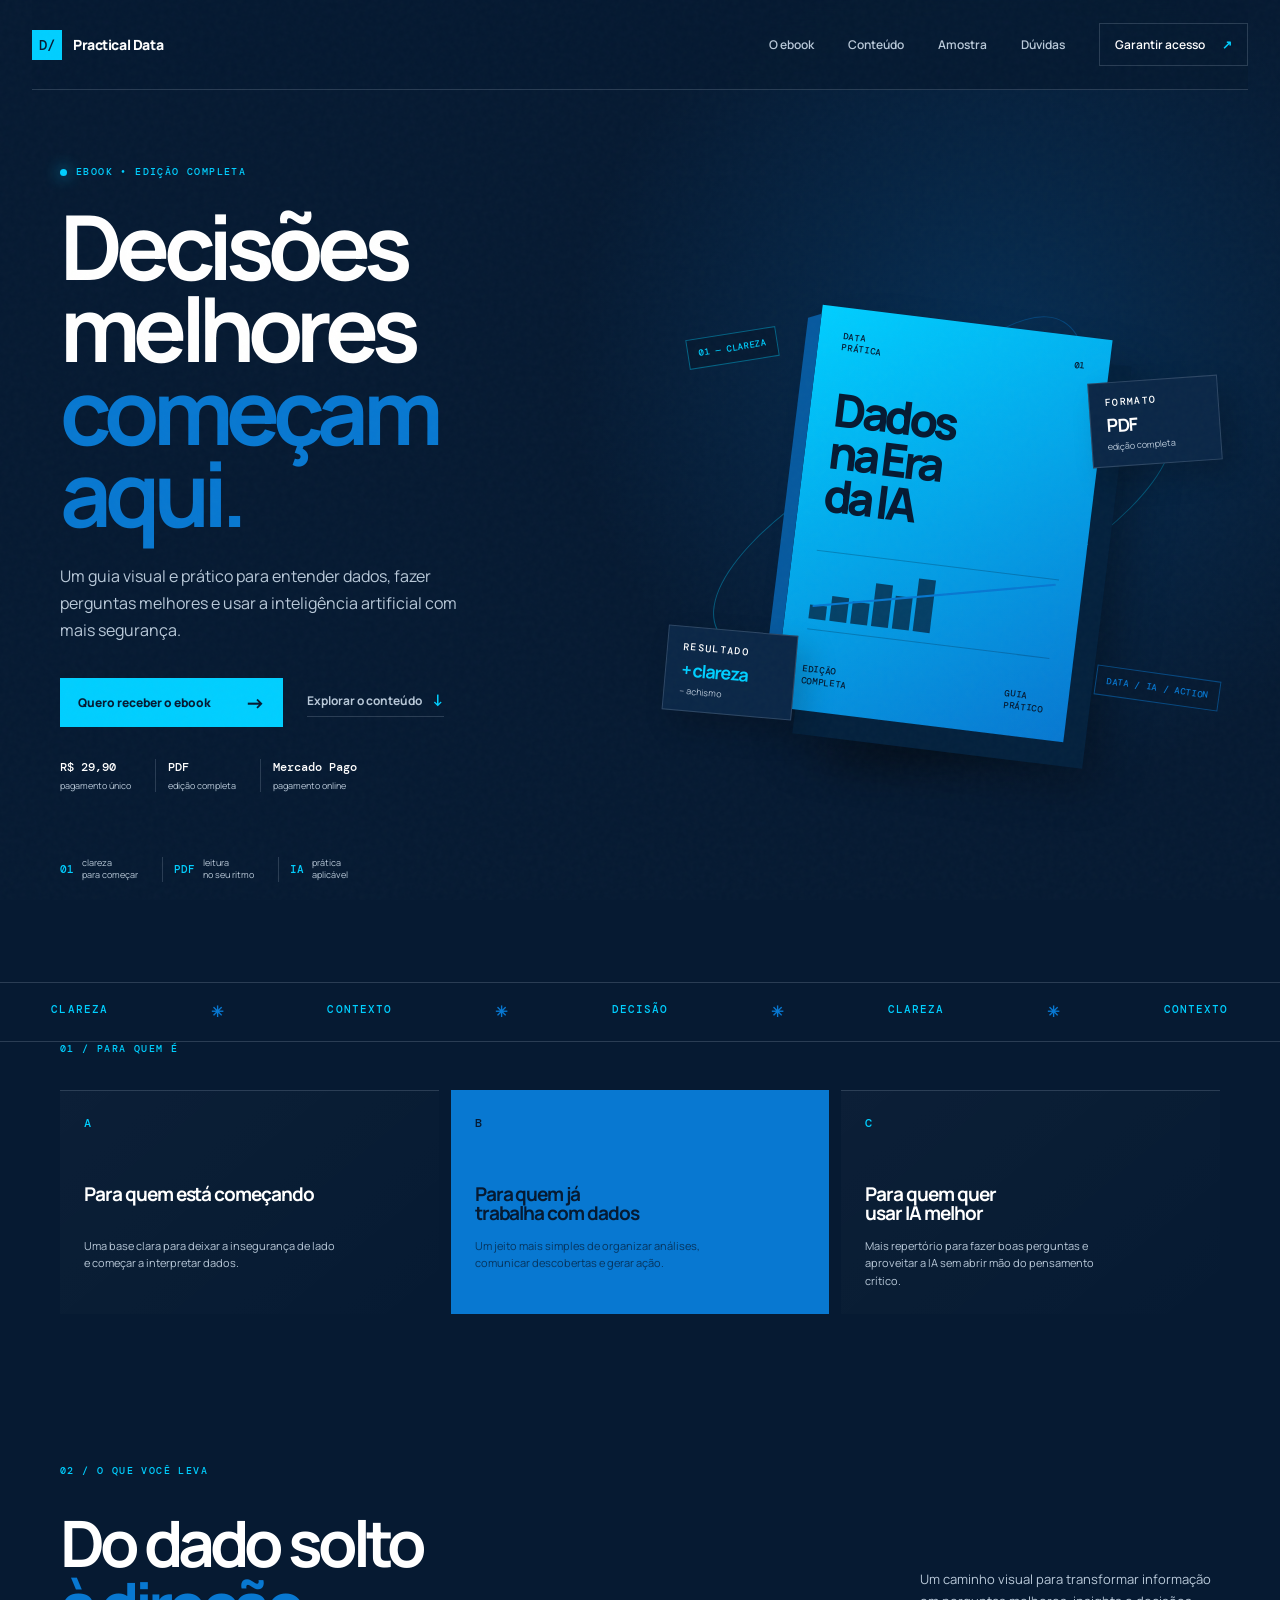
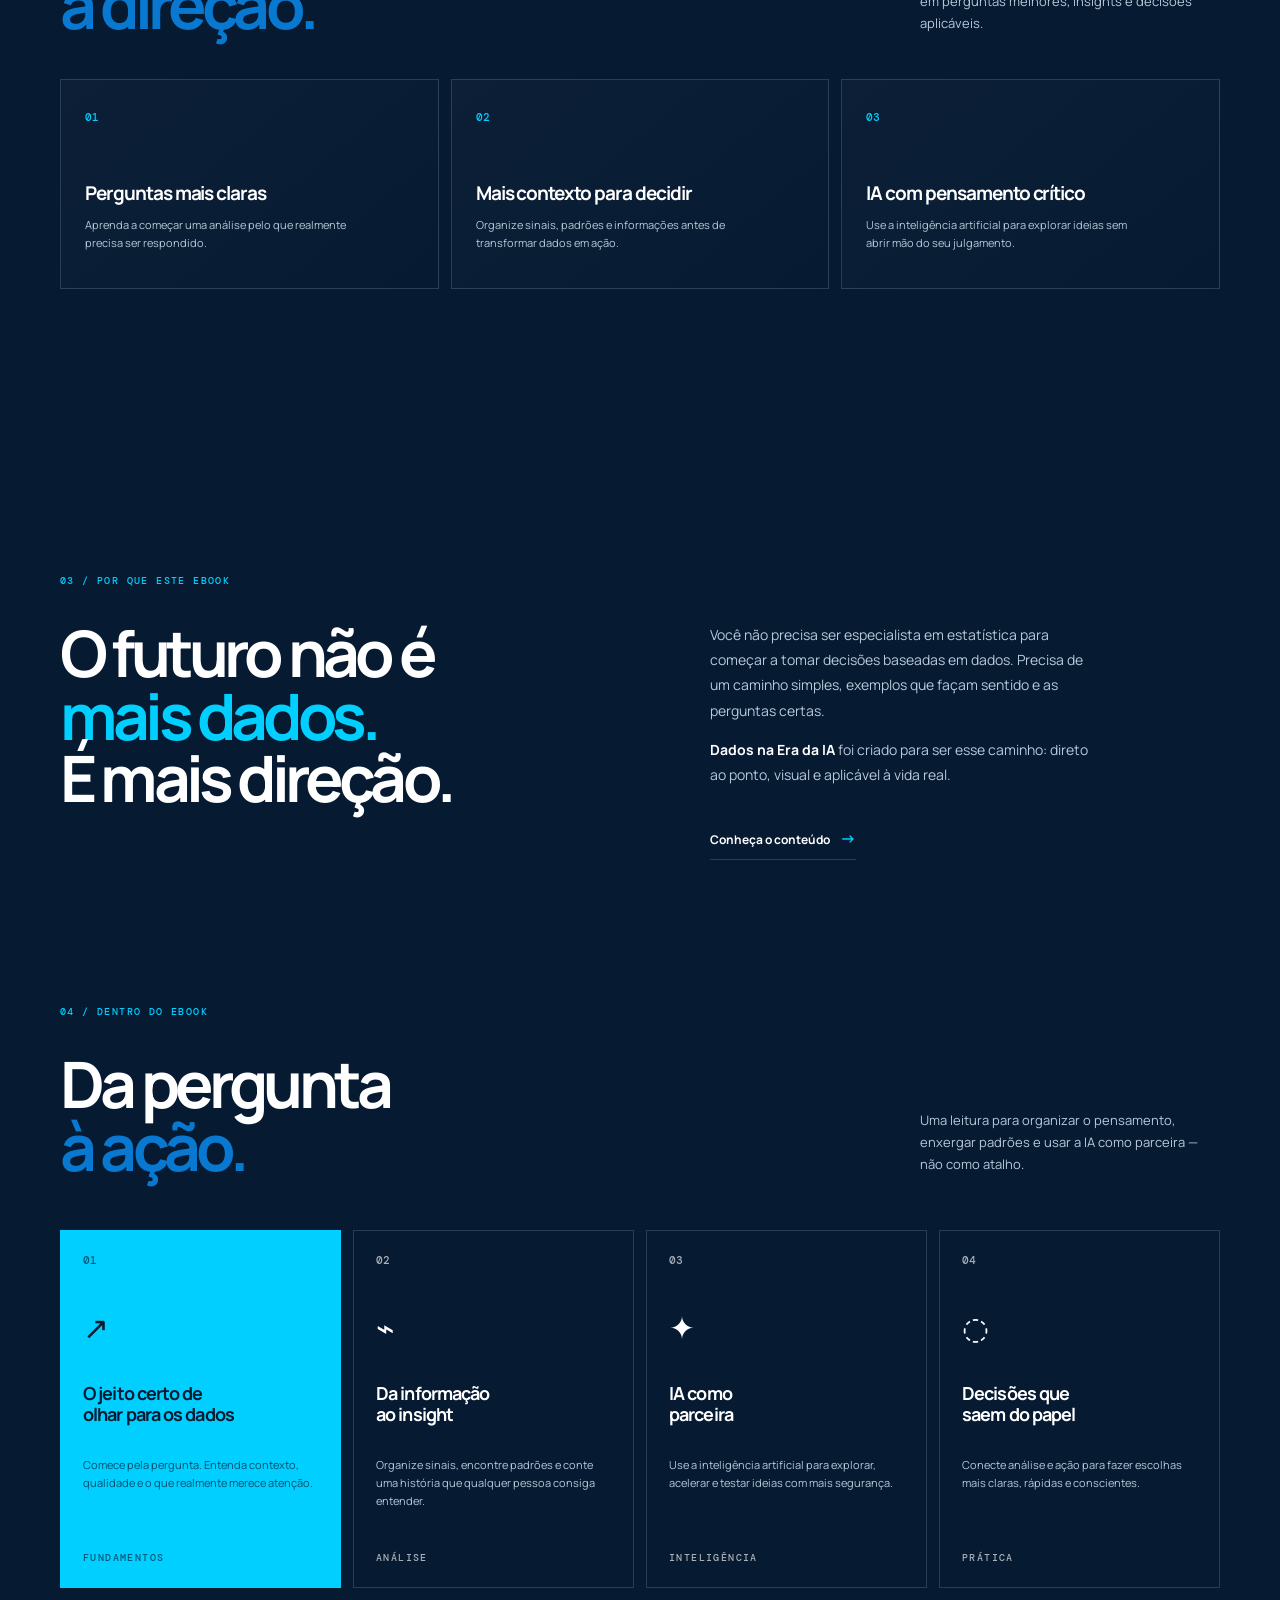
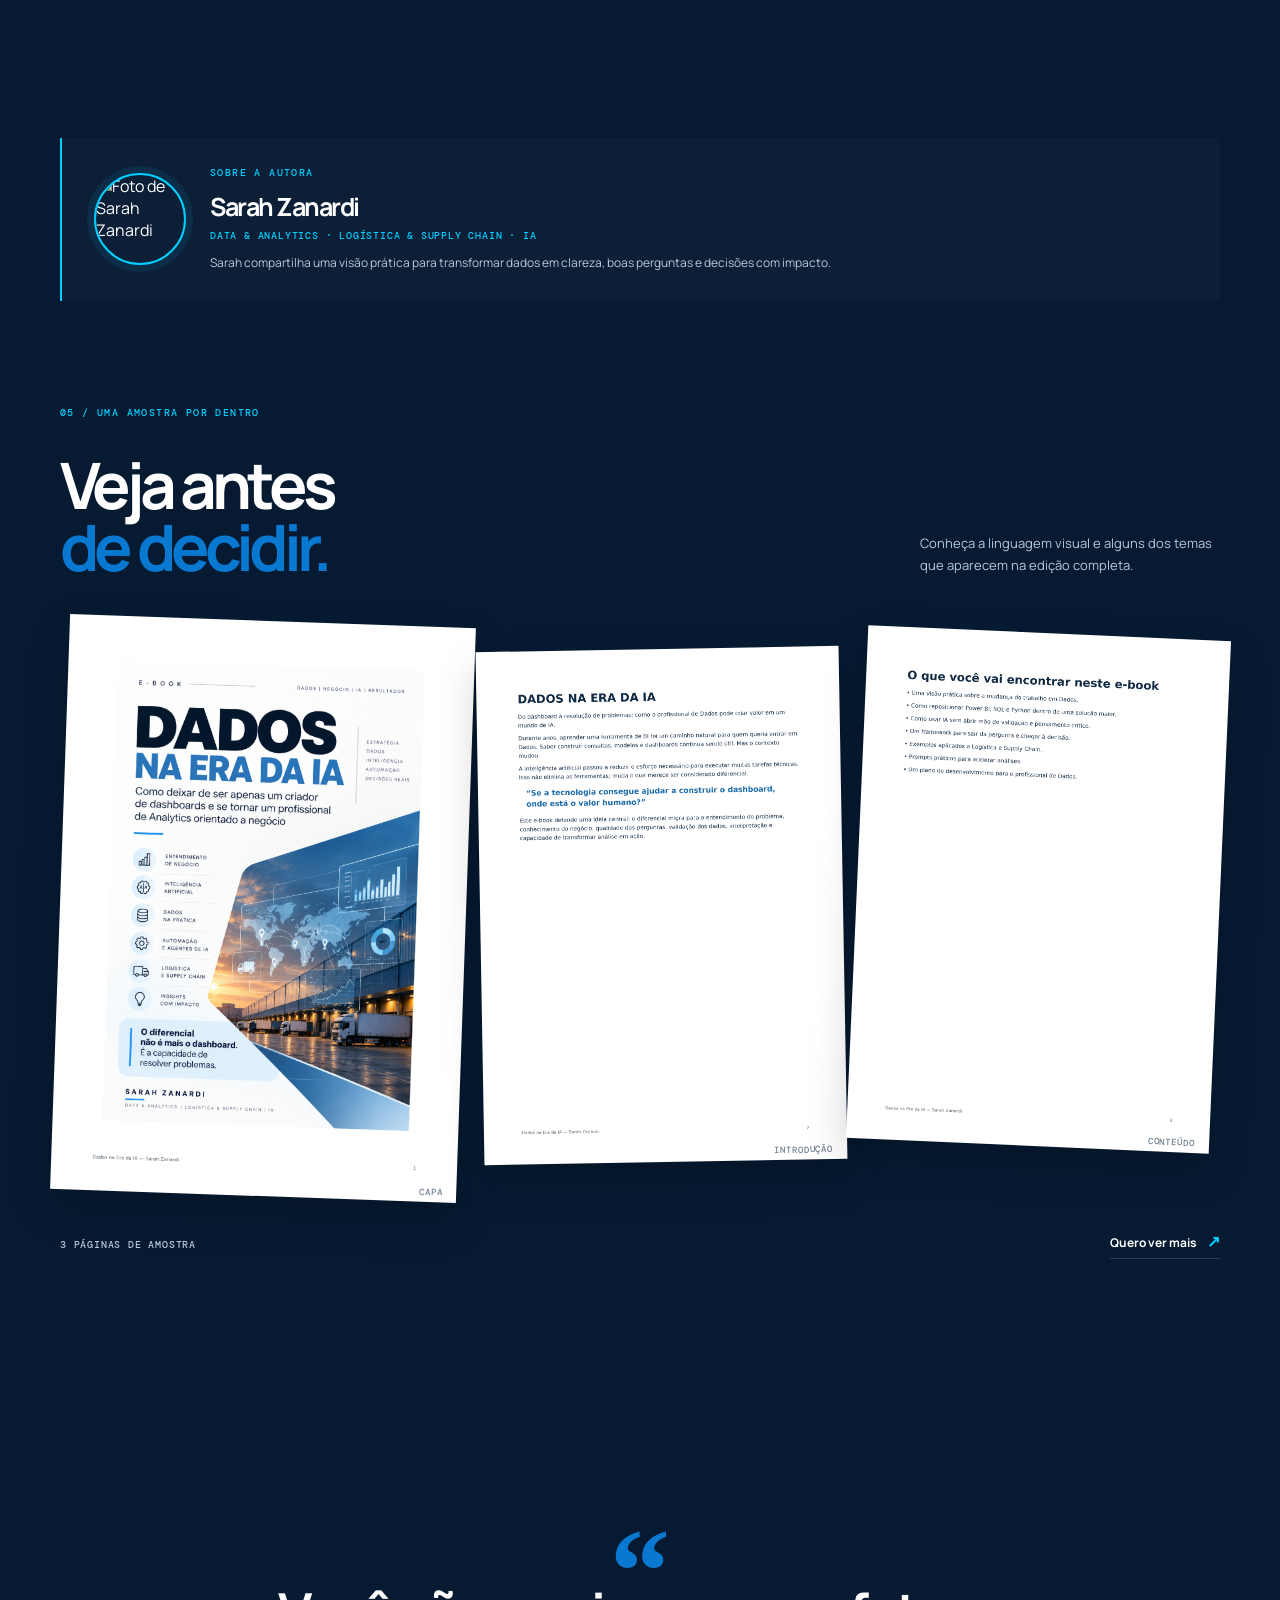
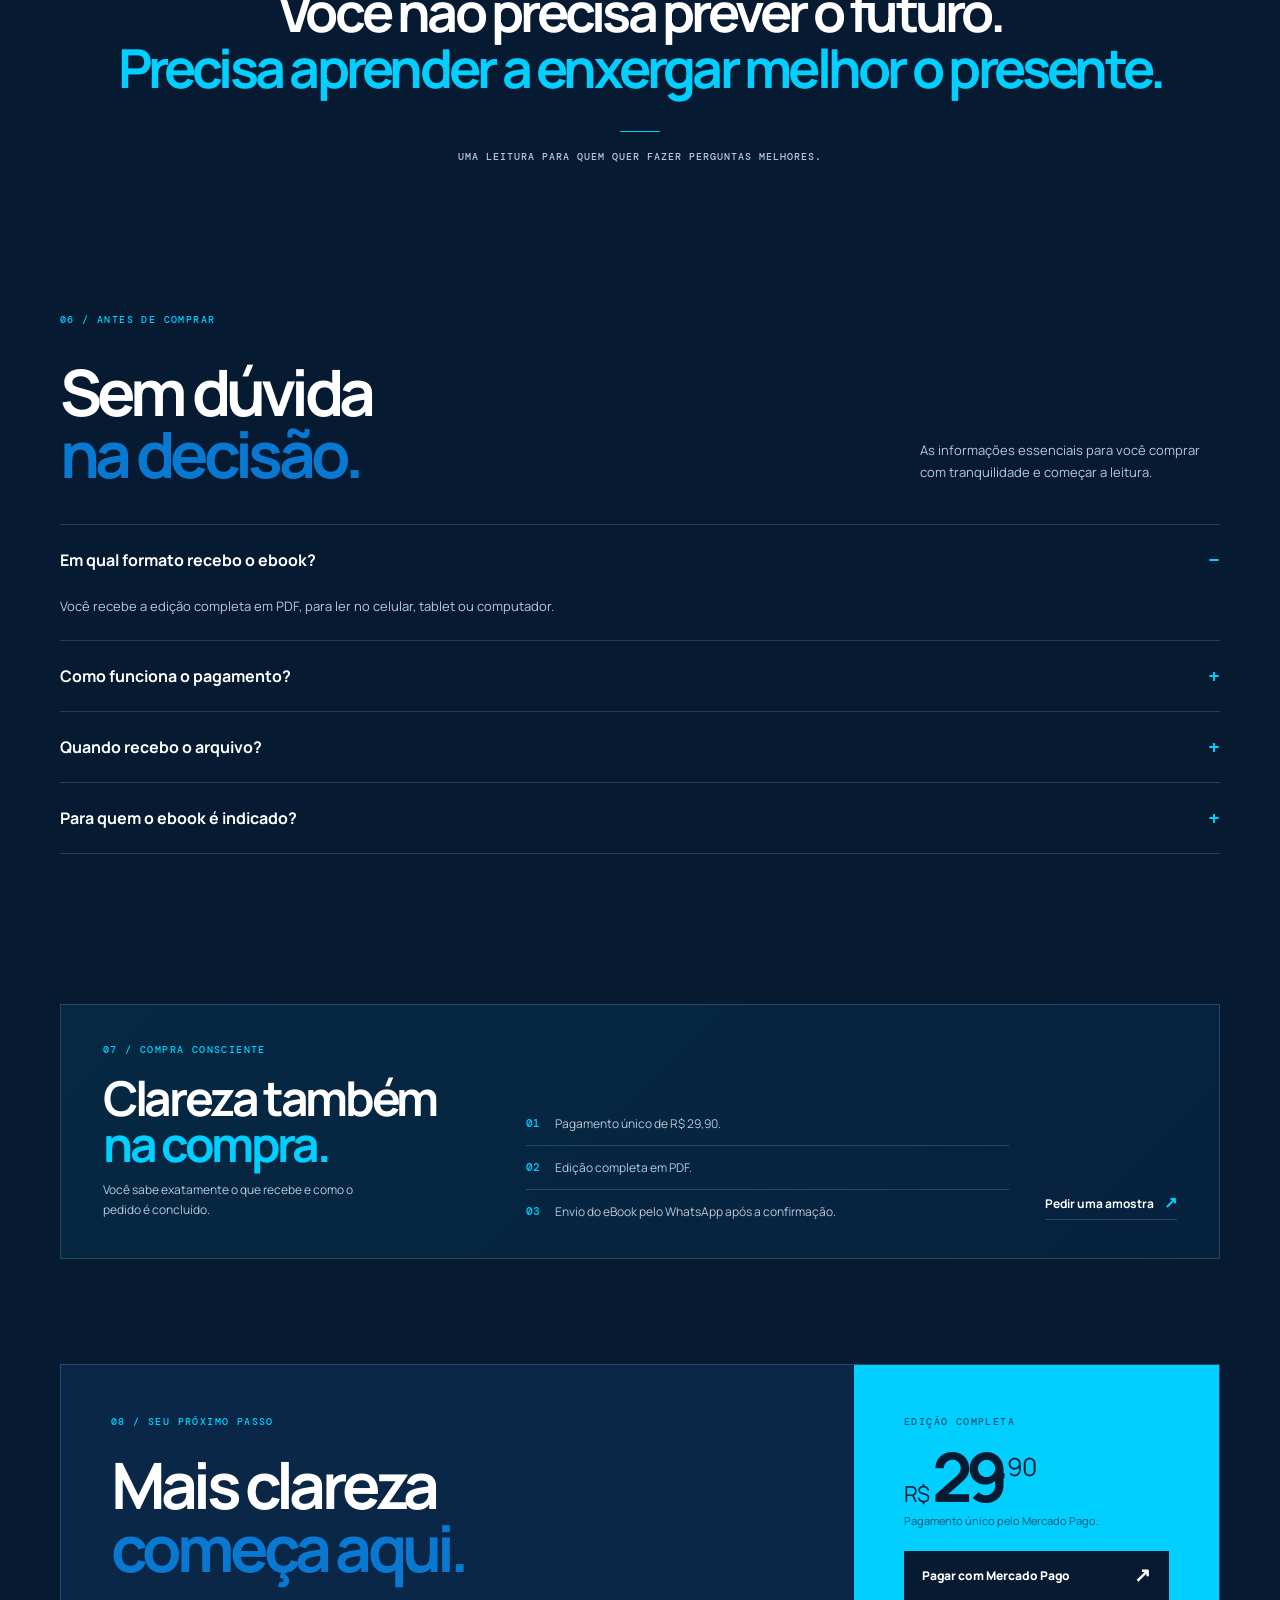
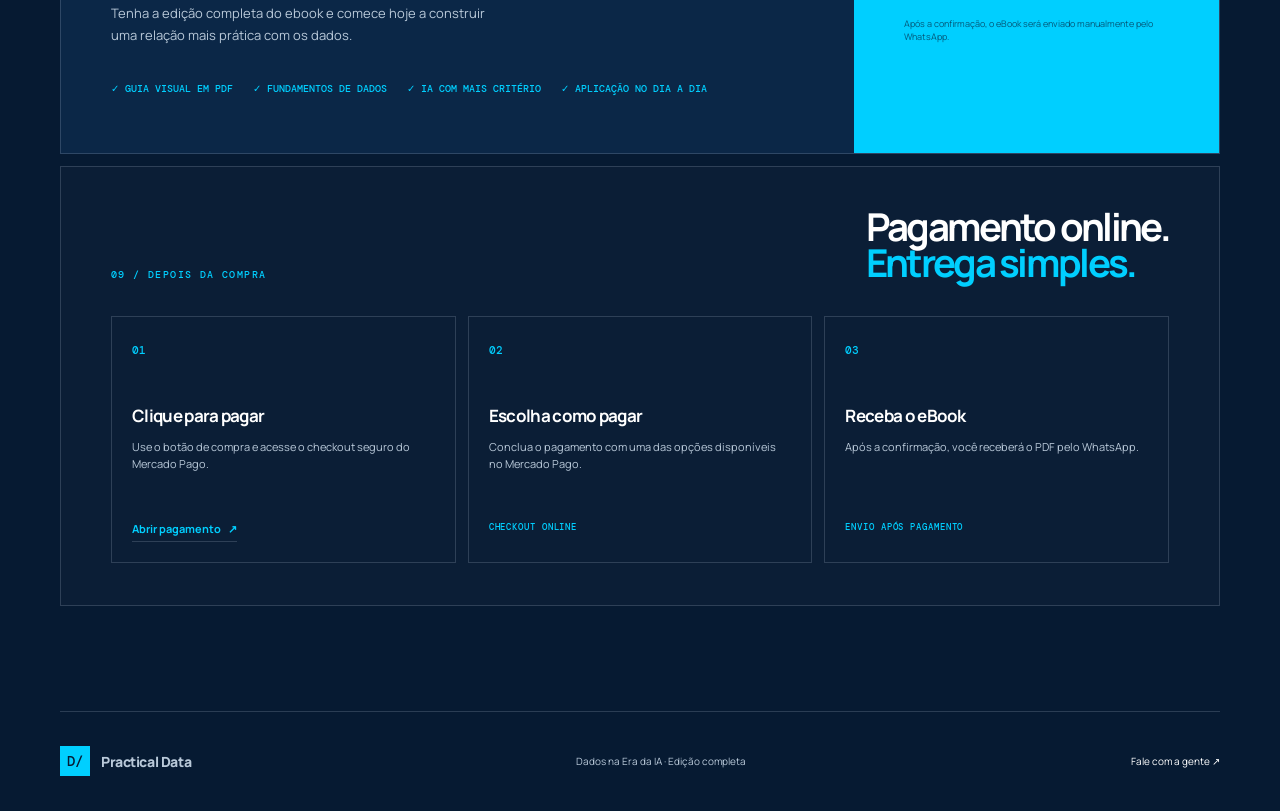
==== commit fc3894eb: "Align purchase flow with Mercado Pago" ====
--- a/index.html
+++ b/index.html
@@ -53,7 +53,7 @@
           <div class="hero-meta" aria-label="Informações do produto">
             <span><strong>R$ 29,90</strong><small>pagamento único</small></span>
             <span><strong>PDF</strong><small>edição completa</small></span>
-            <span><strong>Pix</strong><small>envio pelo WhatsApp</small></span>
+            <span><strong>Mercado Pago</strong><small>pagamento online</small></span>
           </div>
           <div class="hero-proof">
             <div class="proof-item"><strong>01</strong><span>clareza<br />para começar</span></div>
@@ -172,7 +172,7 @@
           </details>
           <details>
             <summary>Quando recebo o arquivo?</summary>
-            <p>Depois da confirmação do pagamento, o PDF é enviado manualmente pelo WhatsApp.</p>
+            <p>Depois da confirmação do pagamento, o PDF é enviado pelo WhatsApp. O WhatsApp é usado apenas para a entrega e o atendimento.</p>
           </details>
           <details>
             <summary>Para quem o ebook é indicado?</summary>
@@ -187,7 +187,7 @@
           <div class="trust-points">
             <div><strong>01</strong><span>Pagamento único de R$ 29,90.</span></div>
             <div><strong>02</strong><span>Edição completa em PDF.</span></div>
-            <div><strong>03</strong><span>Envio manual após a confirmação do pagamento.</span></div>
+            <div><strong>03</strong><span>Envio do eBook pelo WhatsApp após a confirmação.</span></div>
           </div>
           <a class="text-link sample-link whatsapp-link" data-whatsapp-intent="sample" href="#comprar" target="_blank" rel="noopener">Pedir uma amostra <span>↗</span></a>
         </div>
@@ -199,11 +199,11 @@
           <div class="buy-action"><div class="price-label">EDIÇÃO COMPLETA</div><div class="price">R$ <strong>29</strong><sup>,90</sup></div><p>Pagamento único pelo Mercado Pago.</p><a class="button button-primary button-large payment-link" href="https://mpago.li/2d6ChGP" target="_blank" rel="noopener">Pagar com Mercado Pago <span>↗</span></a><small>Após a confirmação, o eBook será enviado manualmente pelo WhatsApp.</small></div>
         </div>
         <div class="manual-checkout">
-          <div class="manual-heading"><div class="section-kicker">09 / alternativa via Pix</div><h3>Prefere Pix direto?<br /><em>Também é possível.</em></h3></div>
+          <div class="manual-heading"><div class="section-kicker">09 / depois da compra</div><h3>Pagamento online.<br /><em>Entrega simples.</em></h3></div>
           <div class="steps-grid">
-            <article class="step-card"><span class="step-number">01</span><h4>Faça o Pix</h4><p>Use a chave abaixo para realizar o pagamento de <strong>R$ 29,90</strong>.</p><div class="pix-row" role="group" aria-label="Chave Pix"><code id="pix-key">47889984839</code><button id="copy-pix" type="button">Copiar</button></div><span class="copy-feedback" id="copy-feedback" aria-live="polite"></span></article>
-            <article class="step-card"><span class="step-number">02</span><h4>Envie o comprovante</h4><p>Clique no botão e mande o comprovante pelo WhatsApp junto com seu nome.</p><a class="step-link whatsapp-link" href="#comprar" target="_blank" rel="noopener">Abrir conversa <span>↗</span></a></article>
-            <article class="step-card"><span class="step-number">03</span><h4>Receba o ebook</h4><p>Após a confirmação, você receberá o PDF diretamente na conversa.</p><span class="delivery-label">envio manual</span></article>
+            <article class="step-card"><span class="step-number">01</span><h4>Clique para pagar</h4><p>Use o botão de compra e acesse o checkout seguro do Mercado Pago.</p><a class="step-link payment-link" href="https://mpago.li/2d6ChGP" target="_blank" rel="noopener">Abrir pagamento <span>↗</span></a></article>
+            <article class="step-card"><span class="step-number">02</span><h4>Escolha como pagar</h4><p>Conclua o pagamento com uma das opções disponíveis no Mercado Pago.</p><span class="delivery-label">checkout online</span></article>
+            <article class="step-card"><span class="step-number">03</span><h4>Receba o eBook</h4><p>Após a confirmação, você receberá o PDF pelo WhatsApp.</p><span class="delivery-label">envio após pagamento</span></article>
           </div>
         </div>
       </section>
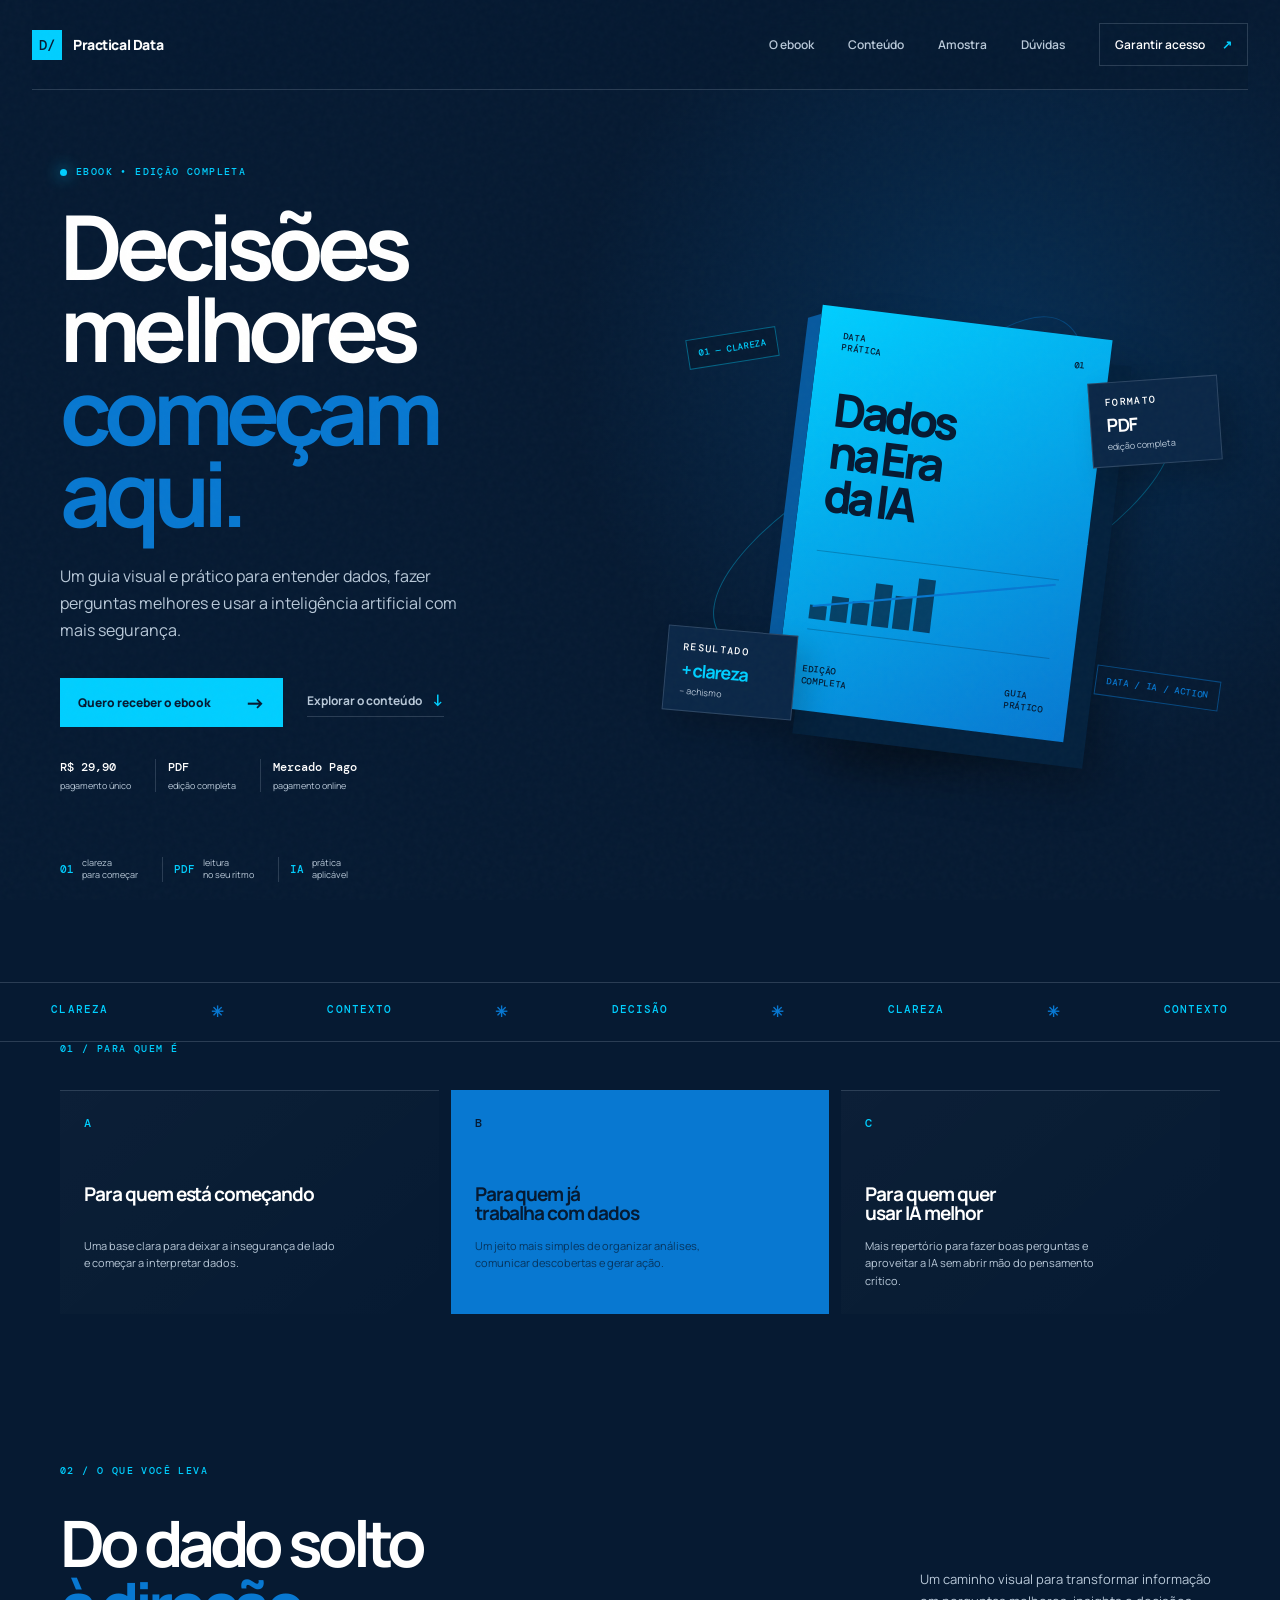
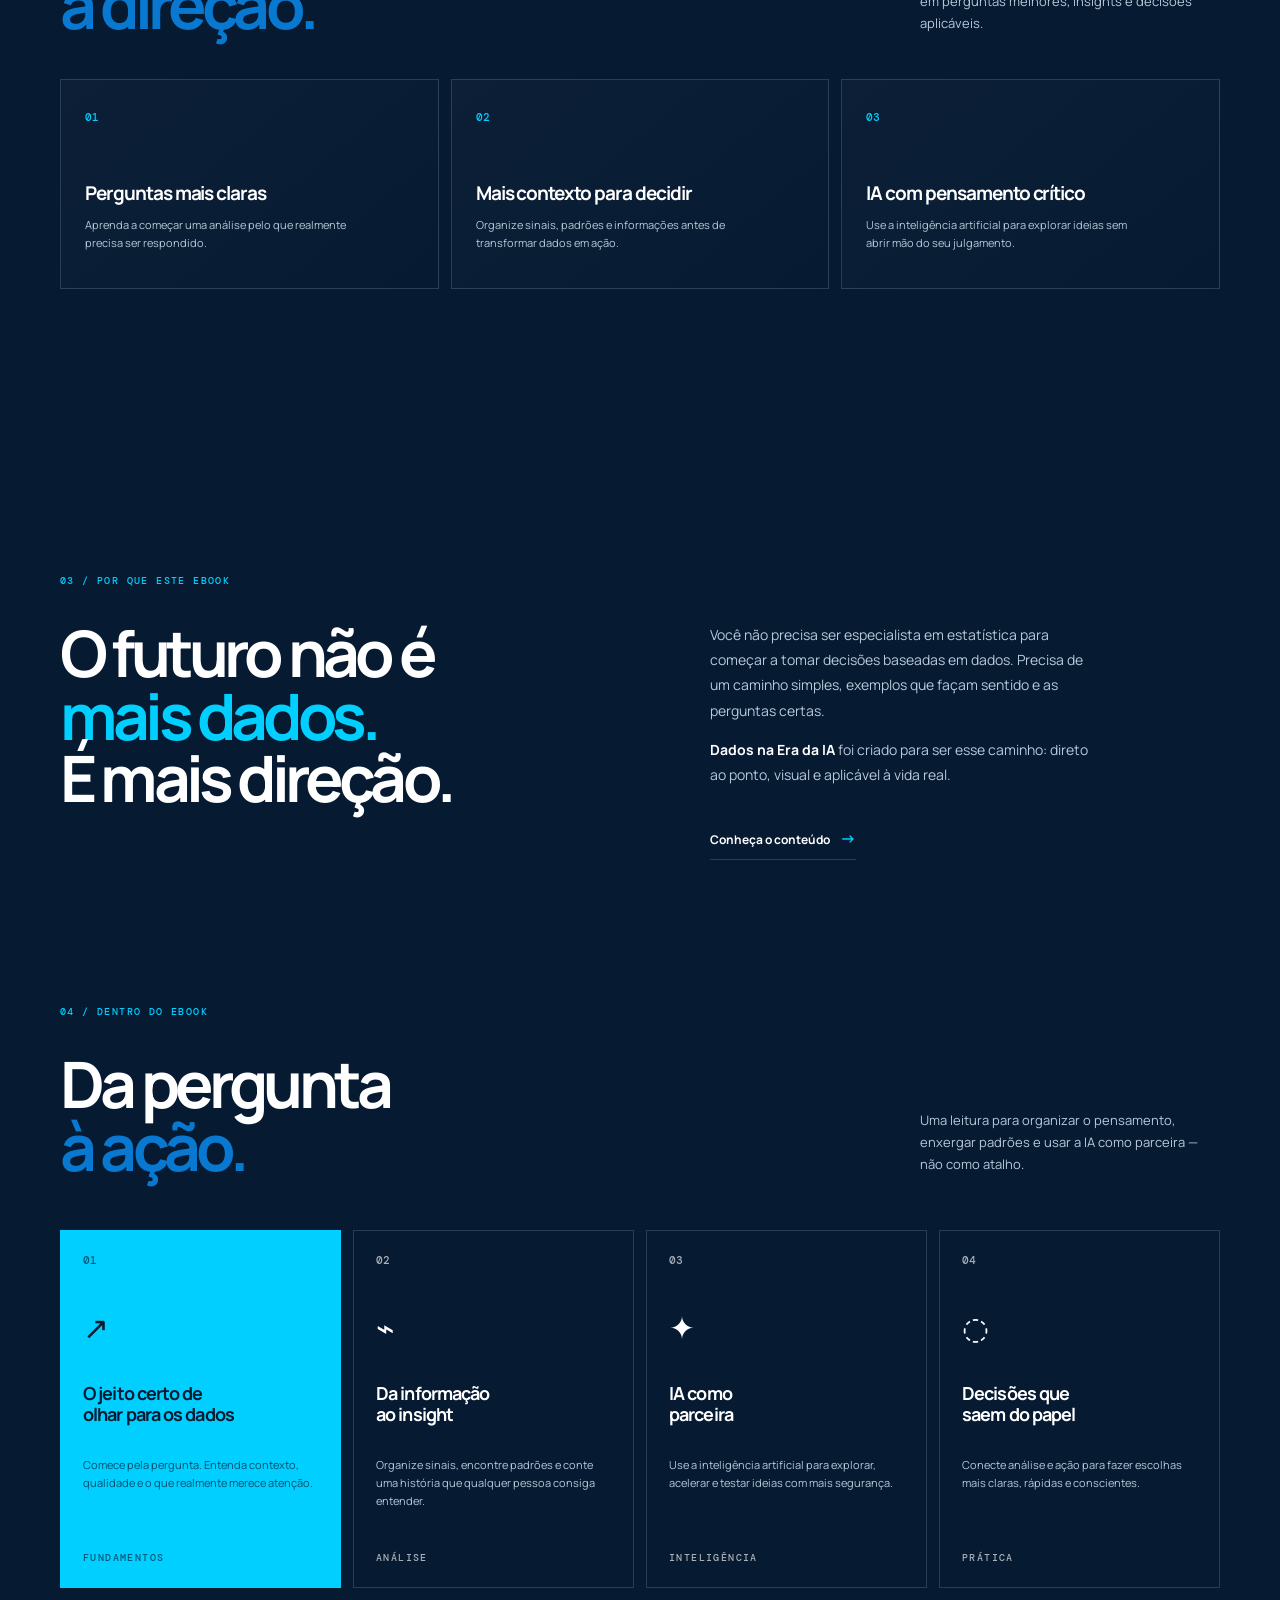
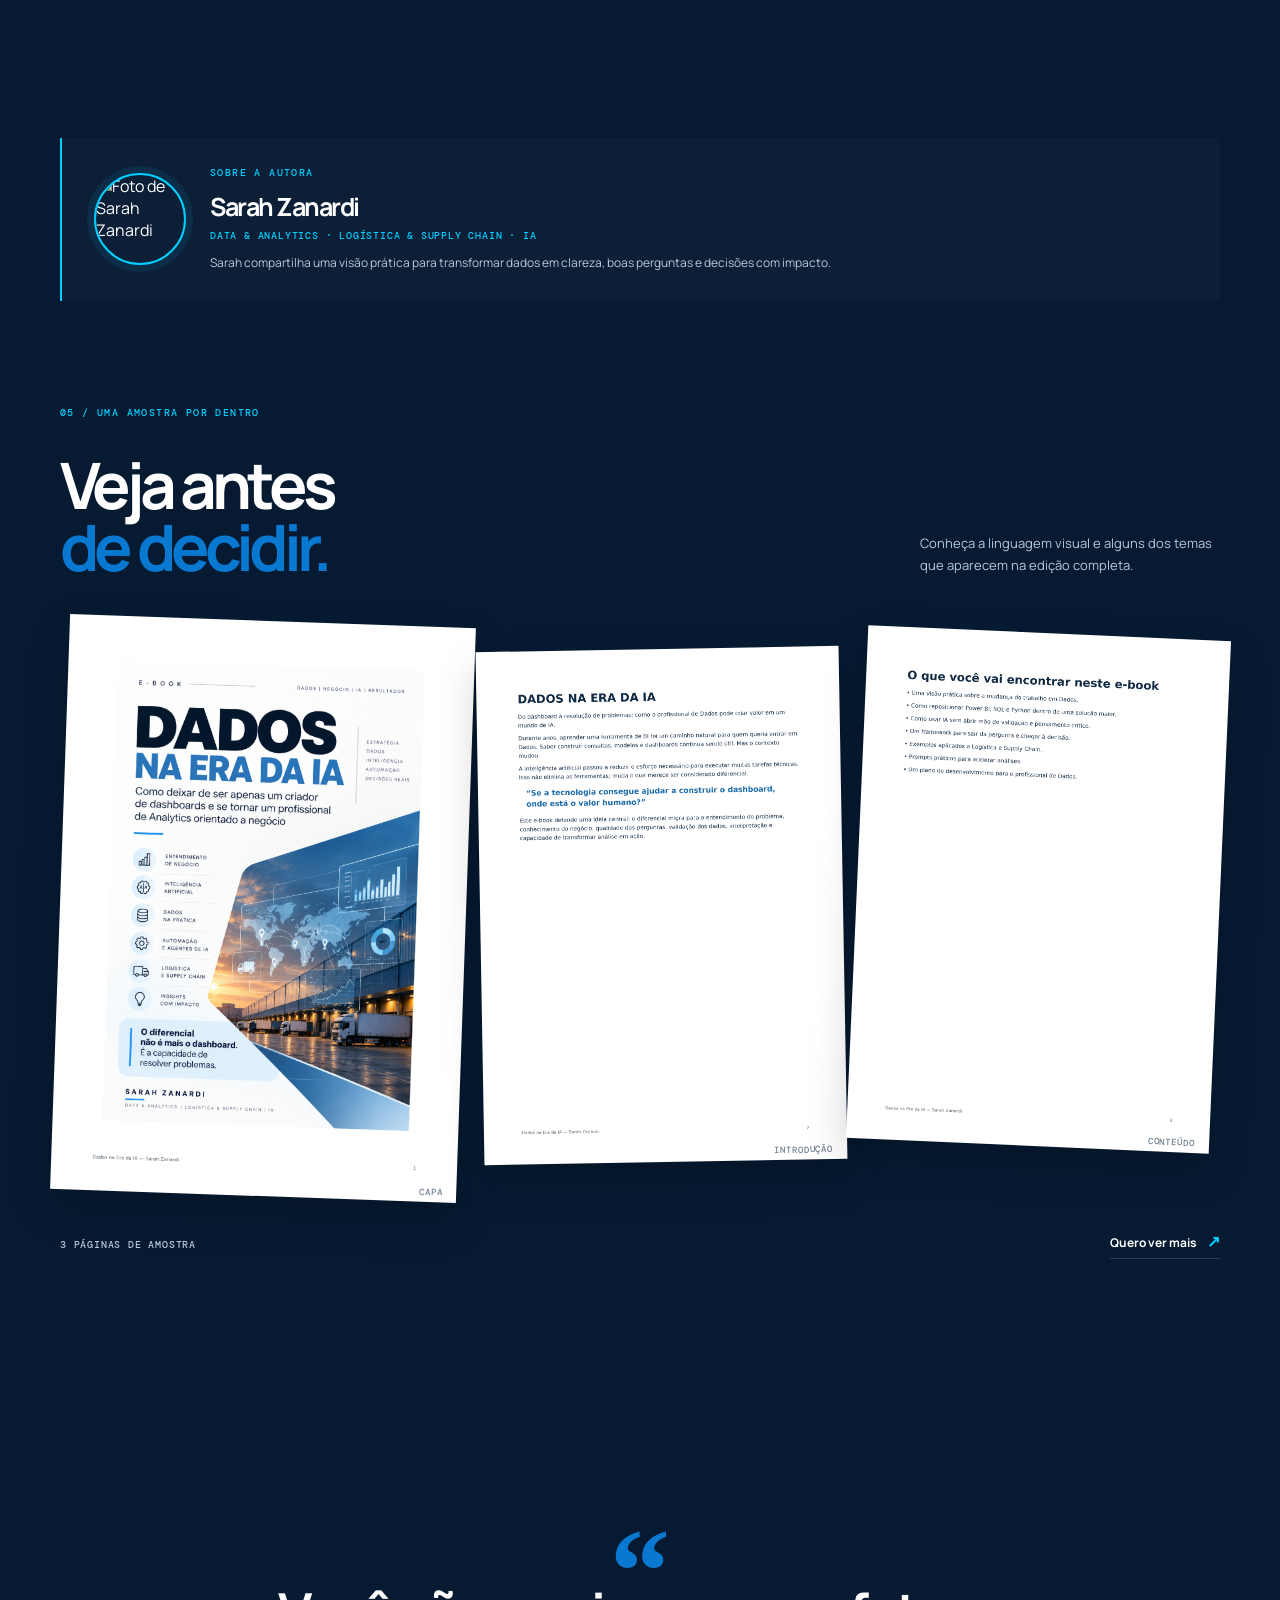
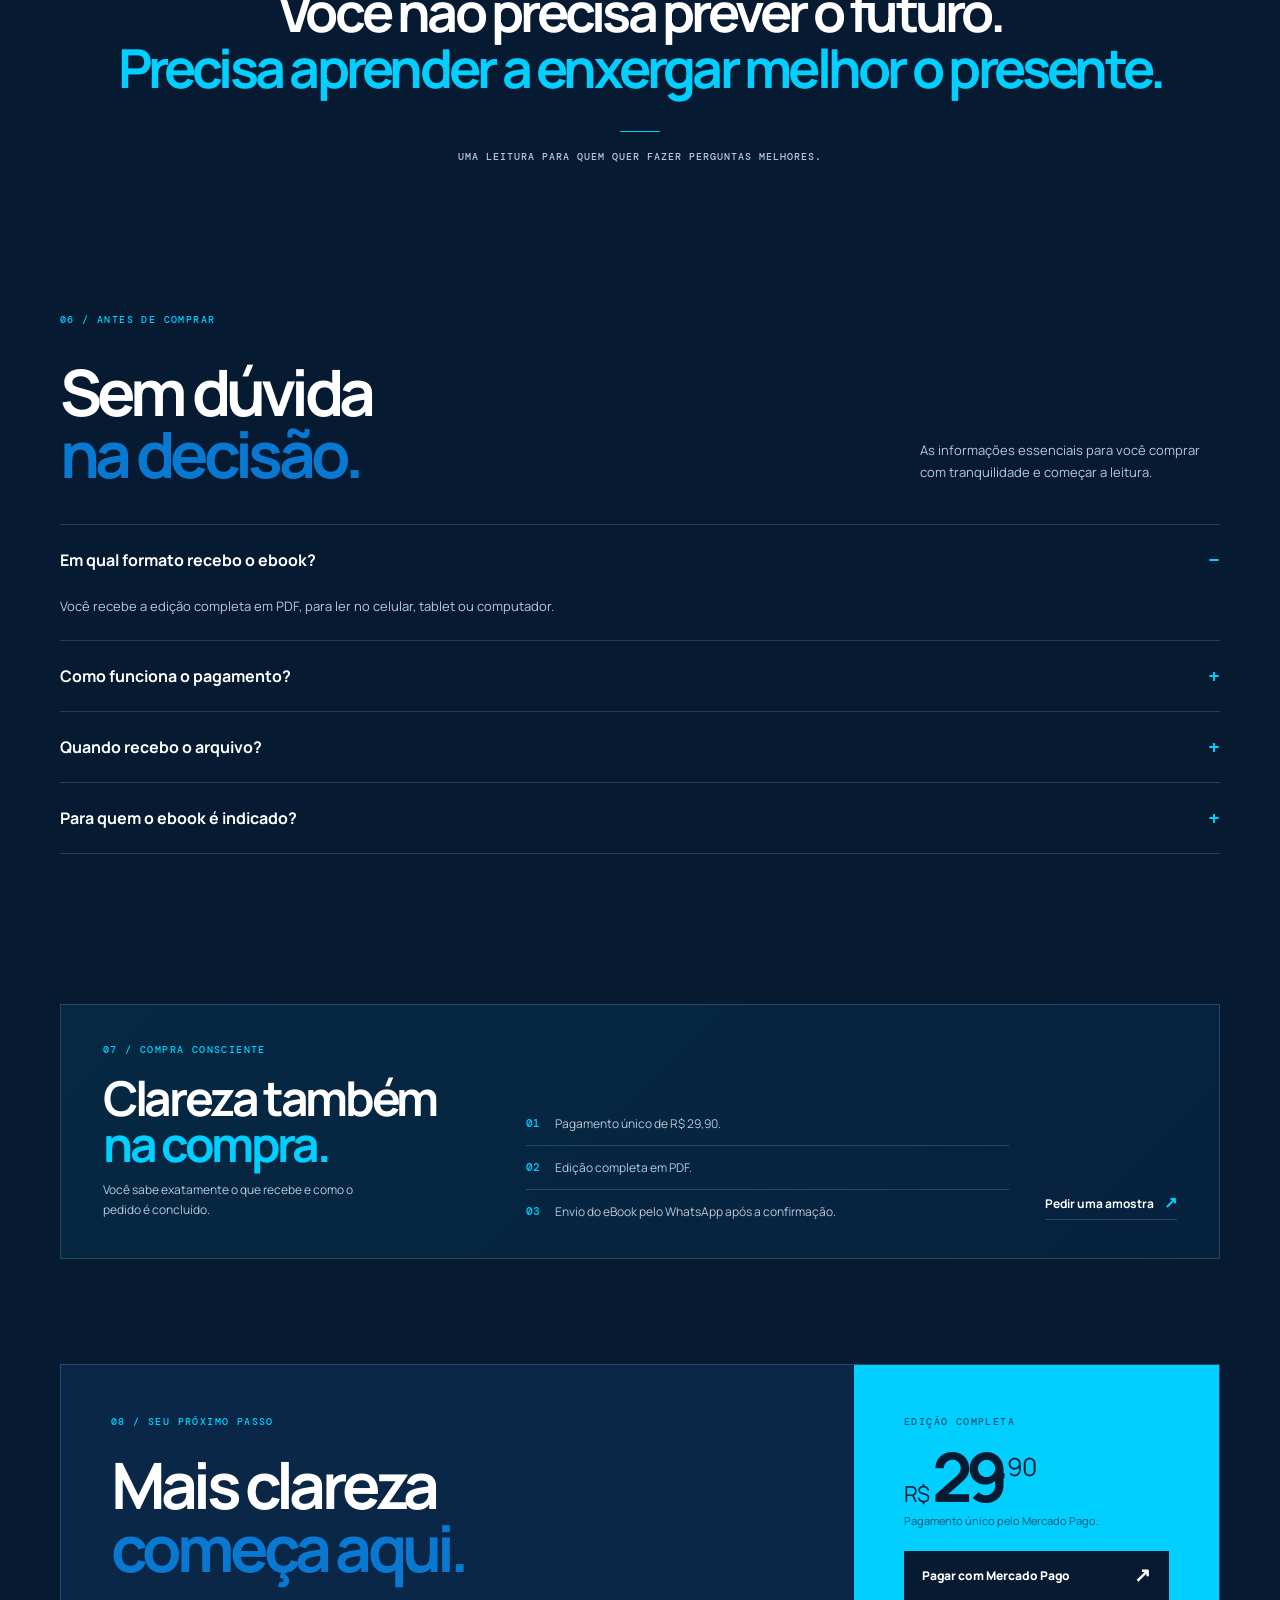
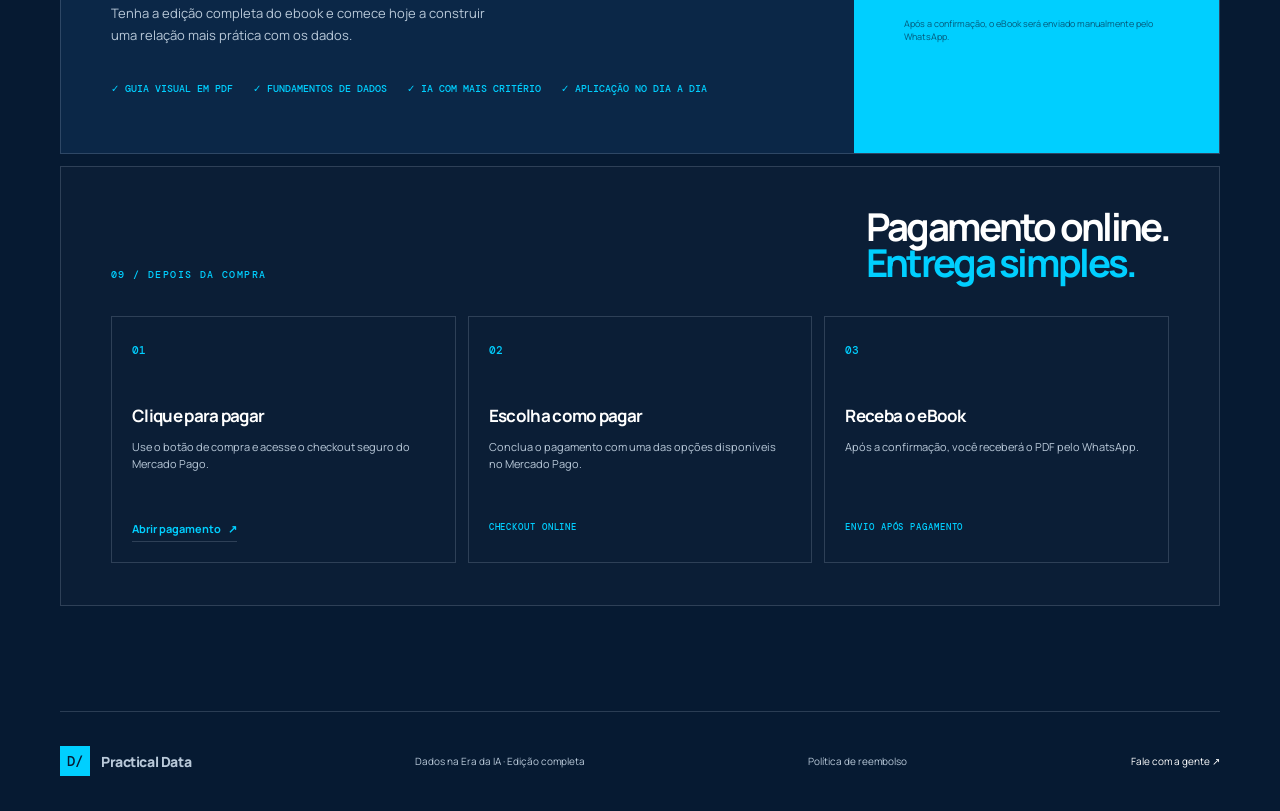
==== commit a04f7b7a: "Add refund policy and support contact" ====
--- a/index.html
+++ b/index.html
@@ -209,7 +209,7 @@
       </section>
     </main>
 
-    <footer class="site-footer section-shell"><a class="brand" href="#top"><span class="brand-mark">D/</span><span>Practical Data</span></a><p>Dados na Era da IA · Edição completa</p><a class="whatsapp-link" href="#comprar" target="_blank" rel="noopener">Fale com a gente ↗</a></footer>
+    <footer class="site-footer section-shell"><a class="brand" href="#top"><span class="brand-mark">D/</span><span>Practical Data</span></a><p>Dados na Era da IA · Edição completa</p><a href="politica-reembolso.html">Política de reembolso</a><a class="whatsapp-link" href="#comprar" target="_blank" rel="noopener">Fale com a gente ↗</a></footer>
     <a class="mobile-buy-bar payment-link" href="https://mpago.li/2d6ChGP" target="_blank" rel="noopener">Pagar com Mercado Pago <span>↗</span></a>
     <script src="script.js"></script>
   </body>
--- a/style.css
+++ b/style.css
@@ -136,3 +136,18 @@
 .benefit-card p { max-width: 275px; margin: 0; color: var(--muted); font-size: 11px; line-height: 1.6; }
 @media (max-width: 850px) { .benefits-section { padding-bottom: 100px; }.benefits-grid { grid-template-columns: 1fr; }.benefit-card { min-height: 180px; }.benefit-card h3 { margin-top: 38px; } }
 @media (prefers-reduced-motion: reduce) { *, *::before, *::after { scroll-behavior: auto !important; animation-duration: .001ms !important; animation-iteration-count: 1 !important; transition-duration: .001ms !important; } }
+.policy-page { padding: 105px 0 130px; }
+.policy-page h1 { max-width: 720px; margin-bottom: 28px; }
+.policy-lead { max-width: 620px; color: var(--muted); font-size: 16px; line-height: 1.75; }
+.policy-lead strong, .policy-content strong { color: var(--ink); }
+.policy-meta { display: flex; flex-wrap: wrap; gap: 12px 28px; margin: 34px 0 70px; color: var(--lime); font: 500 10px "DM Mono", monospace; letter-spacing: .06em; text-transform: uppercase; }
+.policy-content { max-width: 800px; border-top: 1px solid var(--line); }
+.policy-content article { display: grid; grid-template-columns: 55px 1fr; column-gap: 28px; padding: 32px 0; border-bottom: 1px solid var(--line); }
+.policy-number { color: var(--lime); font: 500 11px "DM Mono", monospace; }
+.policy-content h2 { margin: 0 0 12px; color: var(--ink); font-size: 24px; line-height: 1.05; letter-spacing: -.05em; }
+.policy-content p { grid-column: 2; max-width: 650px; margin: 0 0 12px; color: var(--muted); font-size: 13px; line-height: 1.8; }
+.policy-content p:last-child { margin-bottom: 0; }
+.policy-content a { color: var(--lime); text-decoration: underline; text-underline-offset: 3px; }
+.policy-note { max-width: 700px; margin: 42px 0 0; color: var(--muted); font-size: 11px; line-height: 1.7; }
+.site-footer a { transition: color .2s ease; }
+@media (max-width: 650px) { .policy-page { padding: 70px 0 95px; }.policy-meta { margin-bottom: 48px; line-height: 1.6; }.policy-content article { grid-template-columns: 35px 1fr; column-gap: 15px; }.policy-content h2 { font-size: 20px; }.policy-content p { grid-column: 2; font-size: 12px; }.policy-note { margin-top: 32px; } }
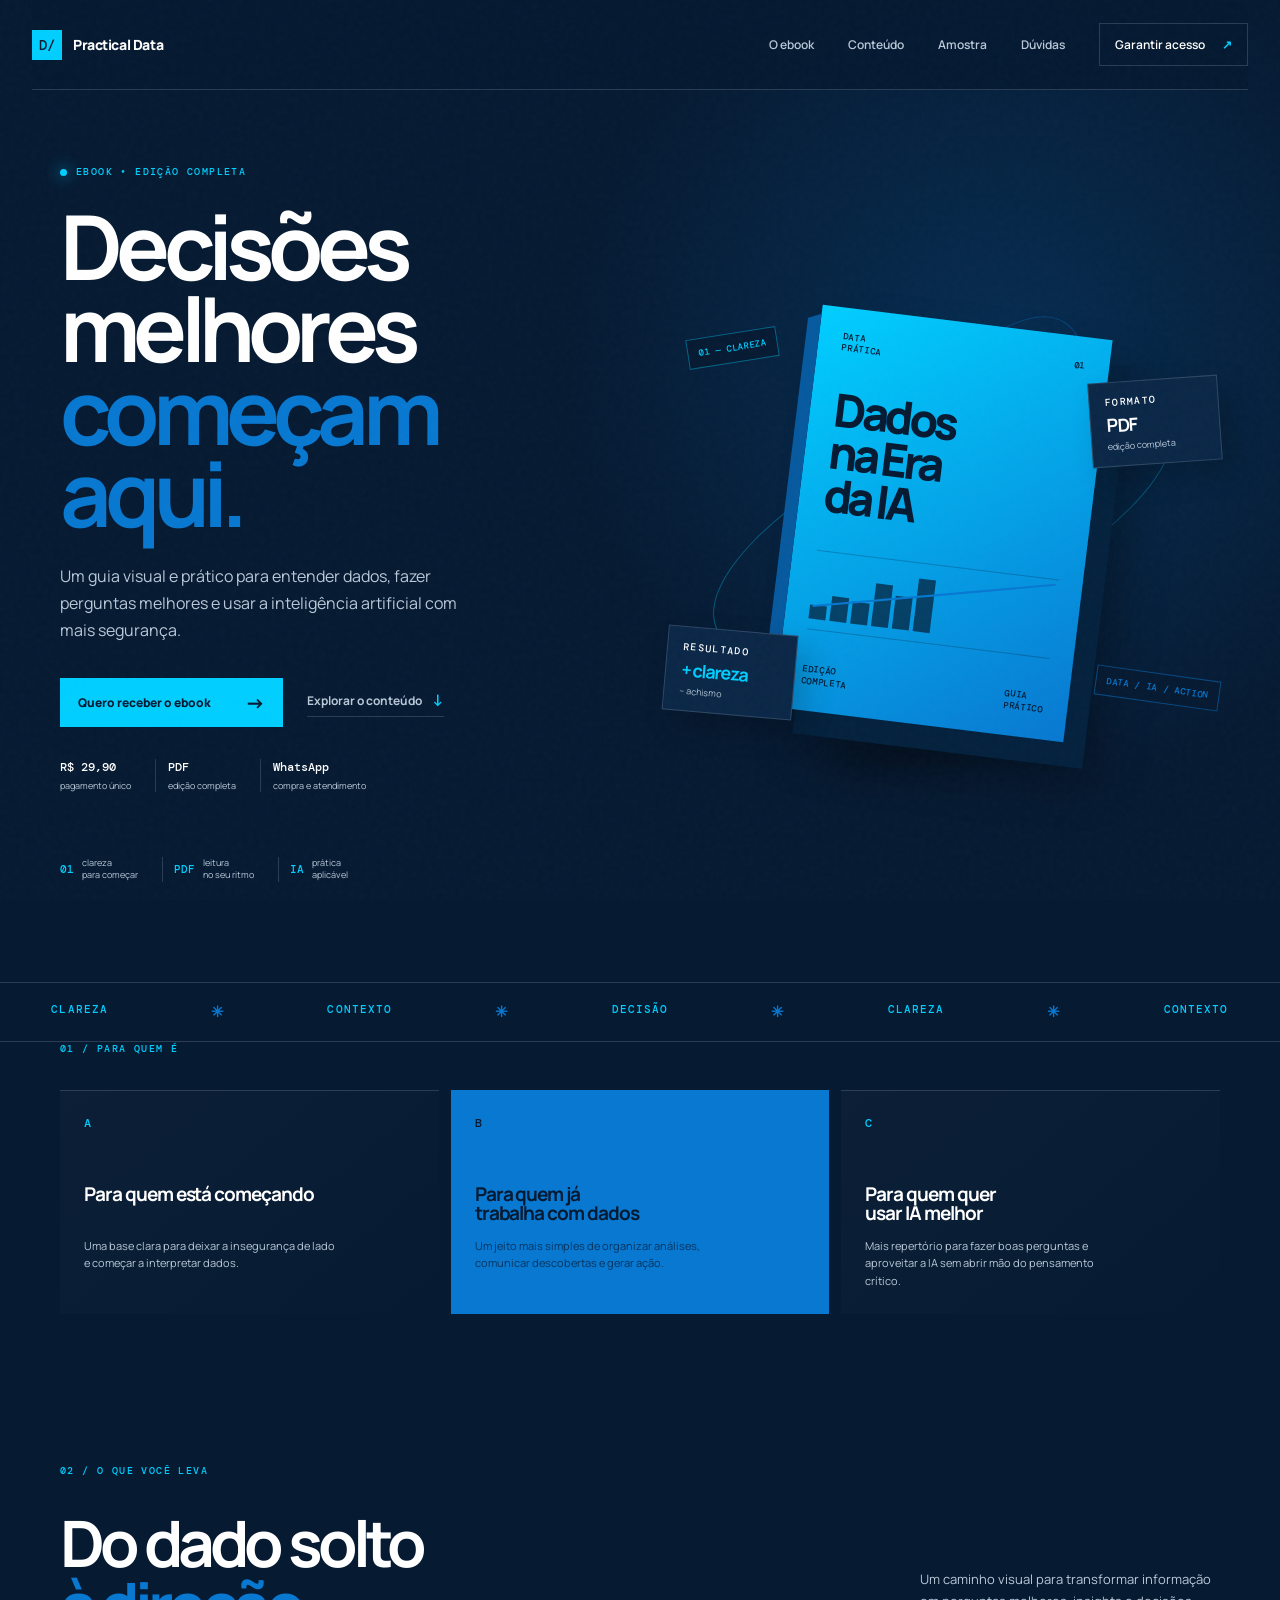
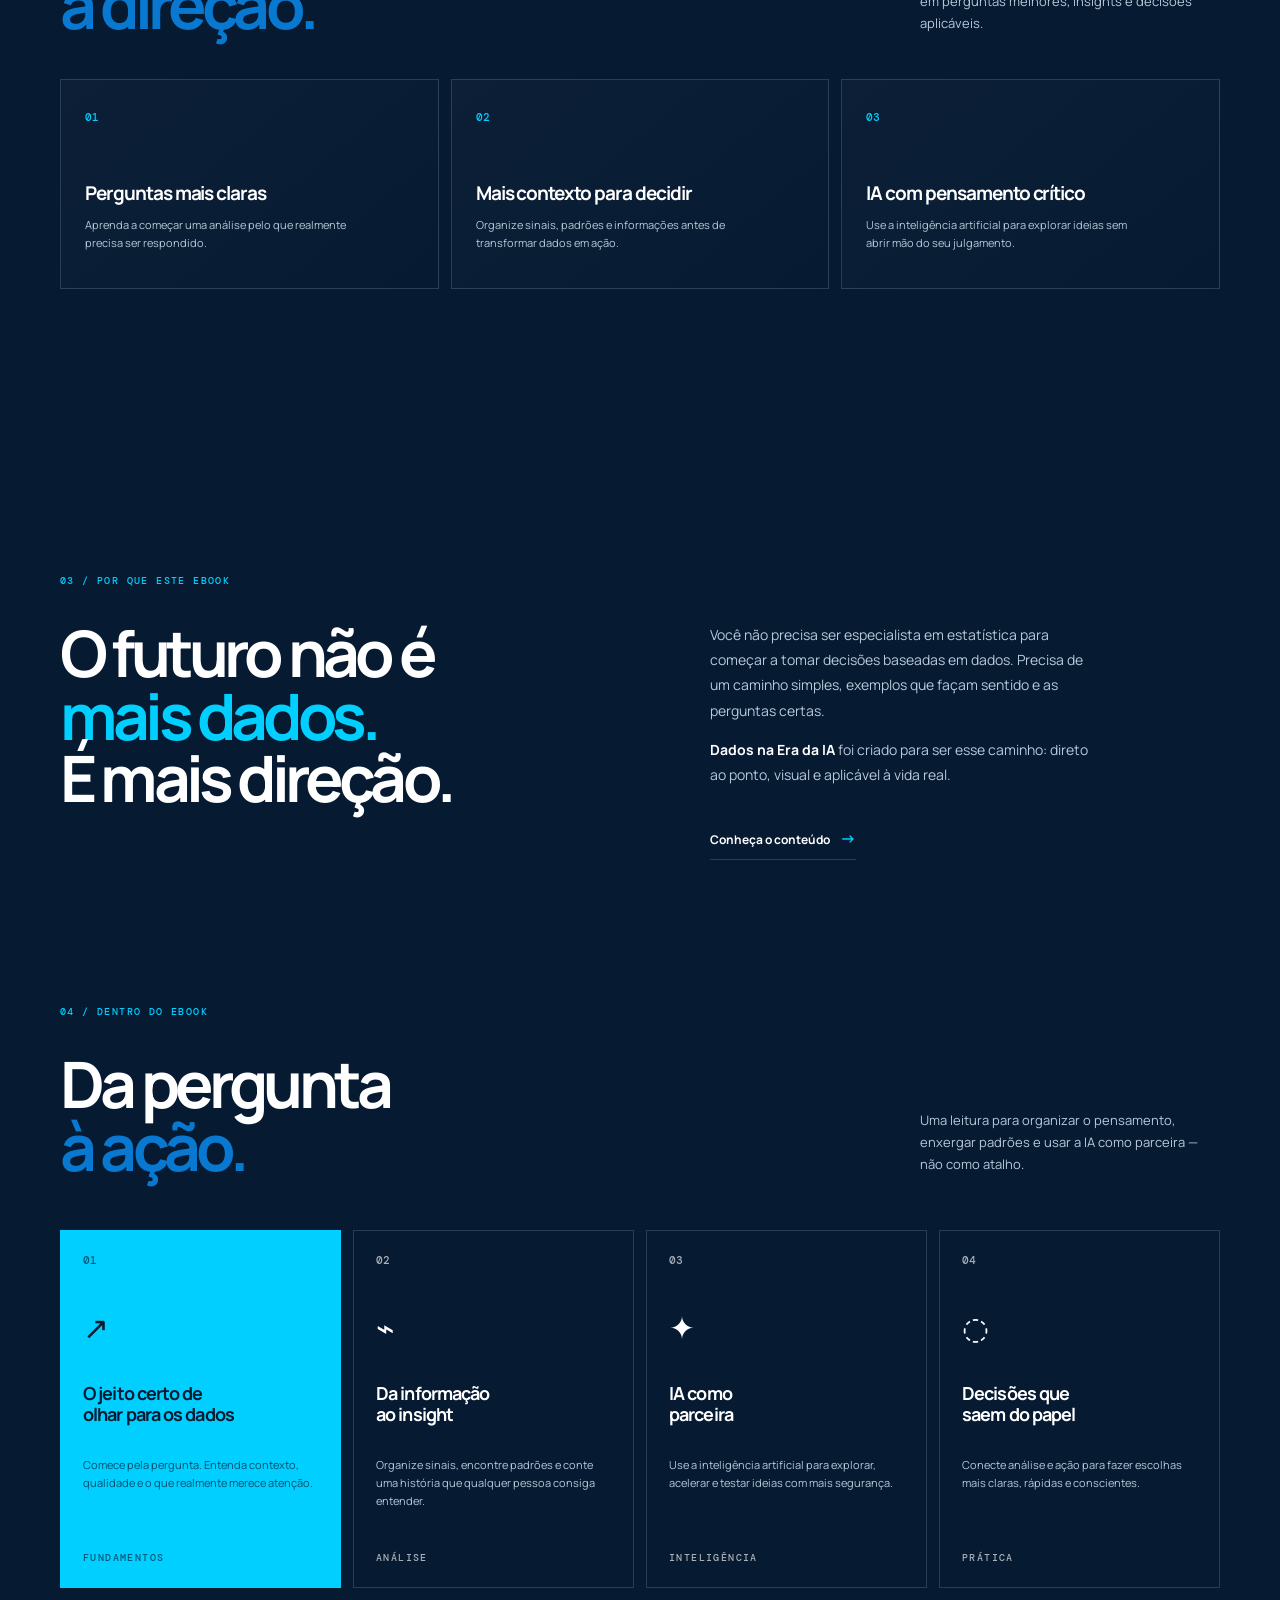
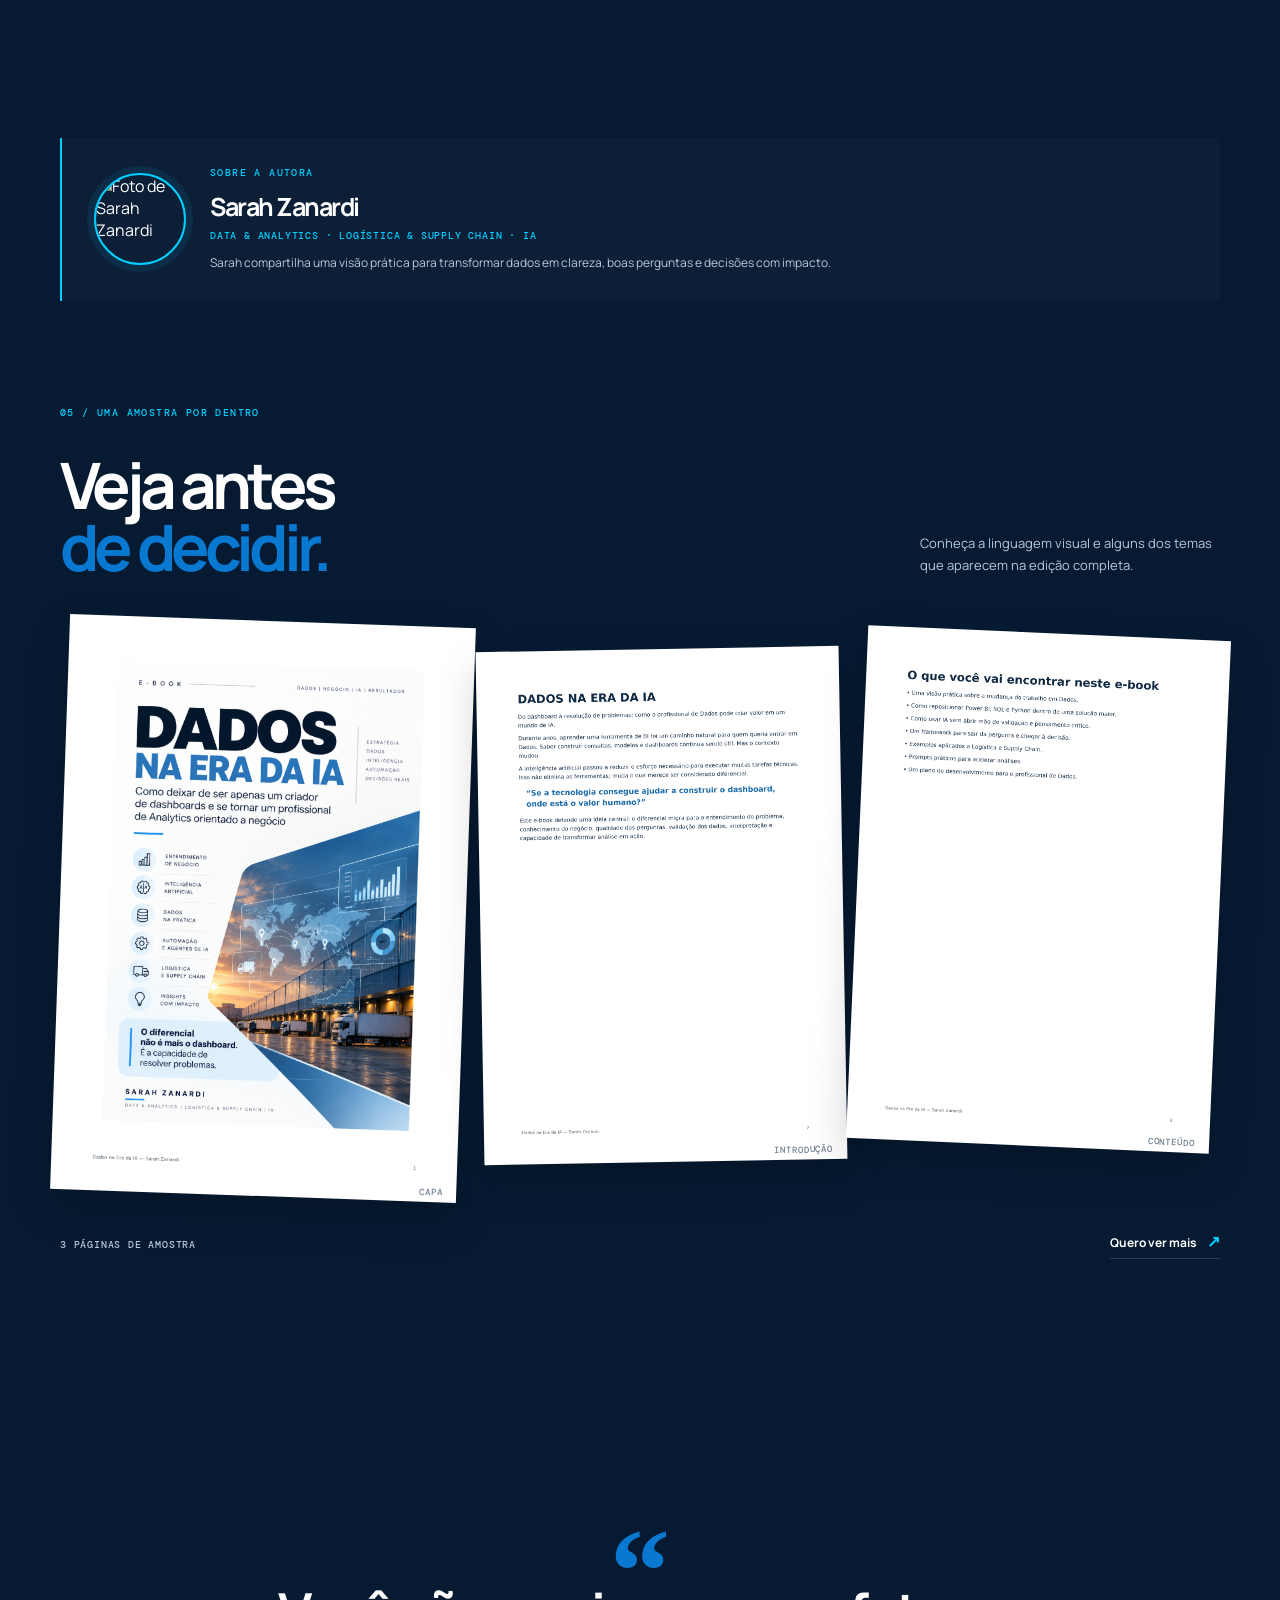
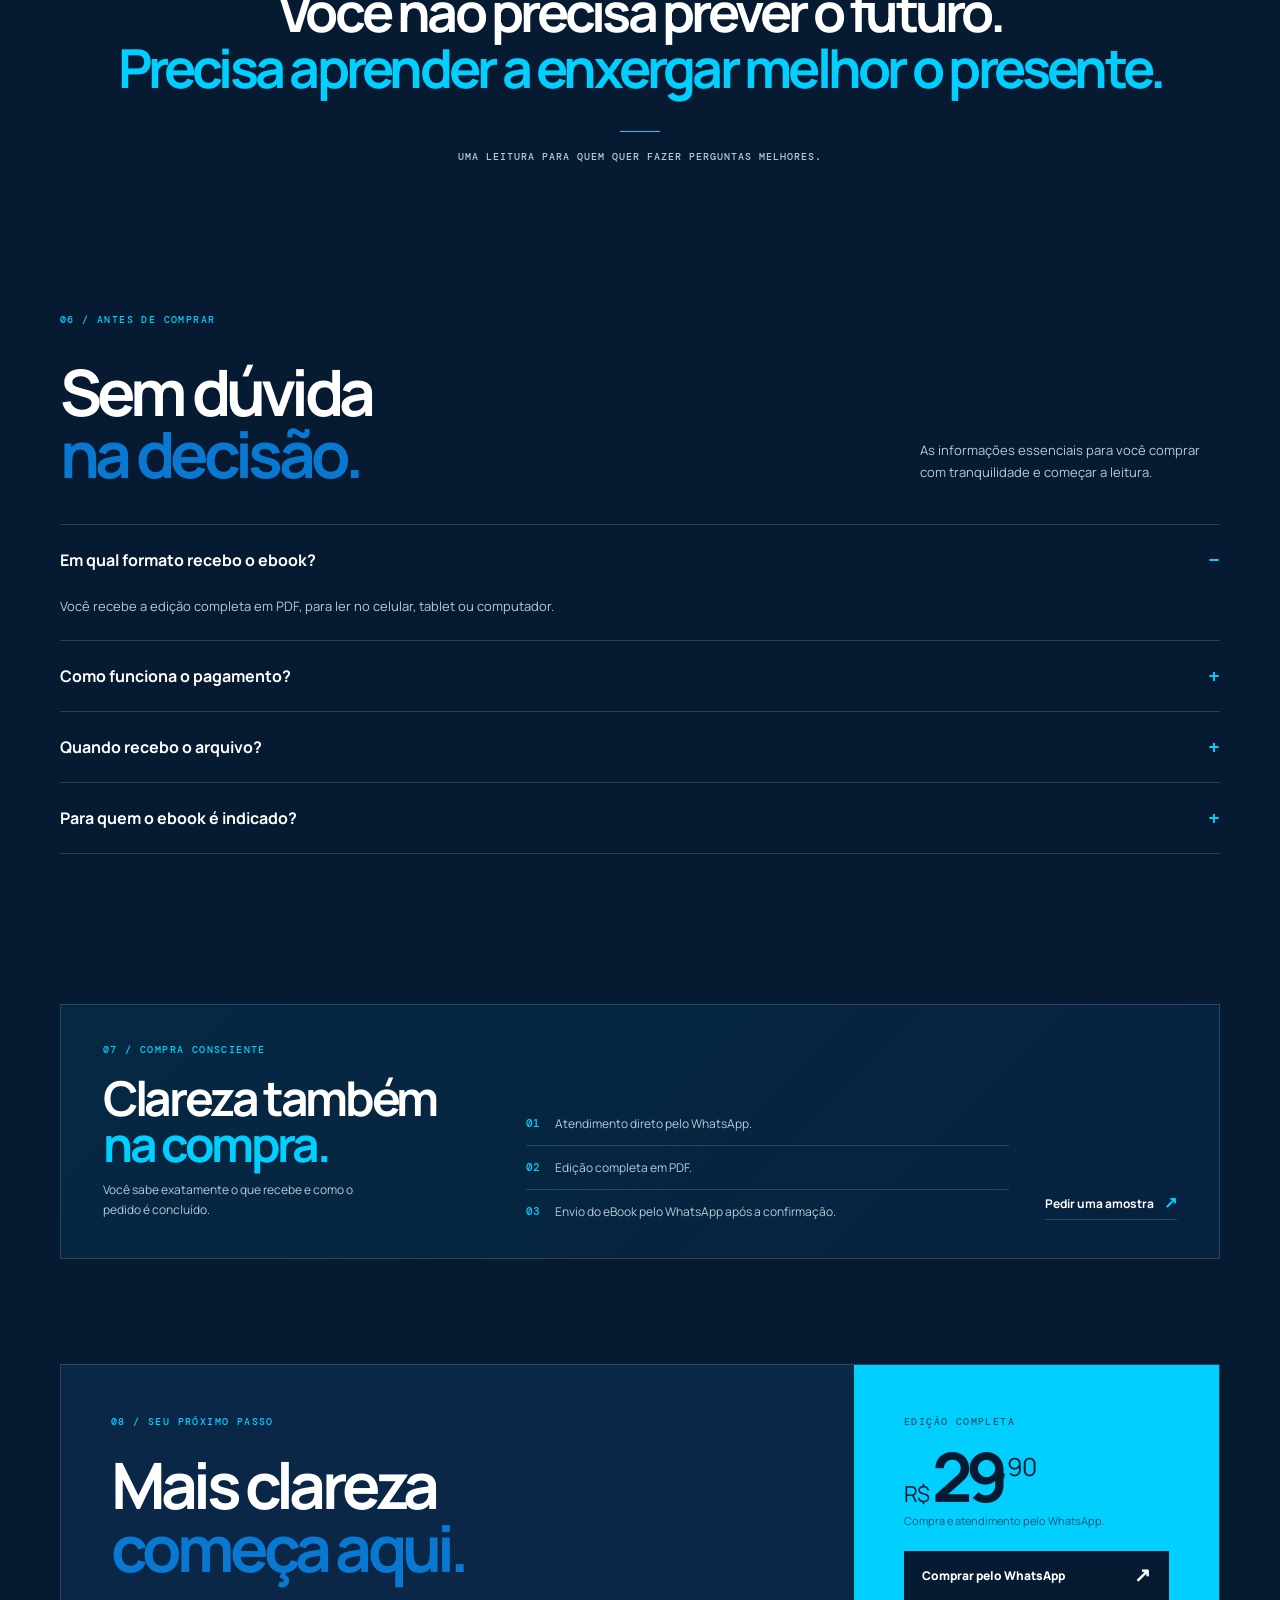
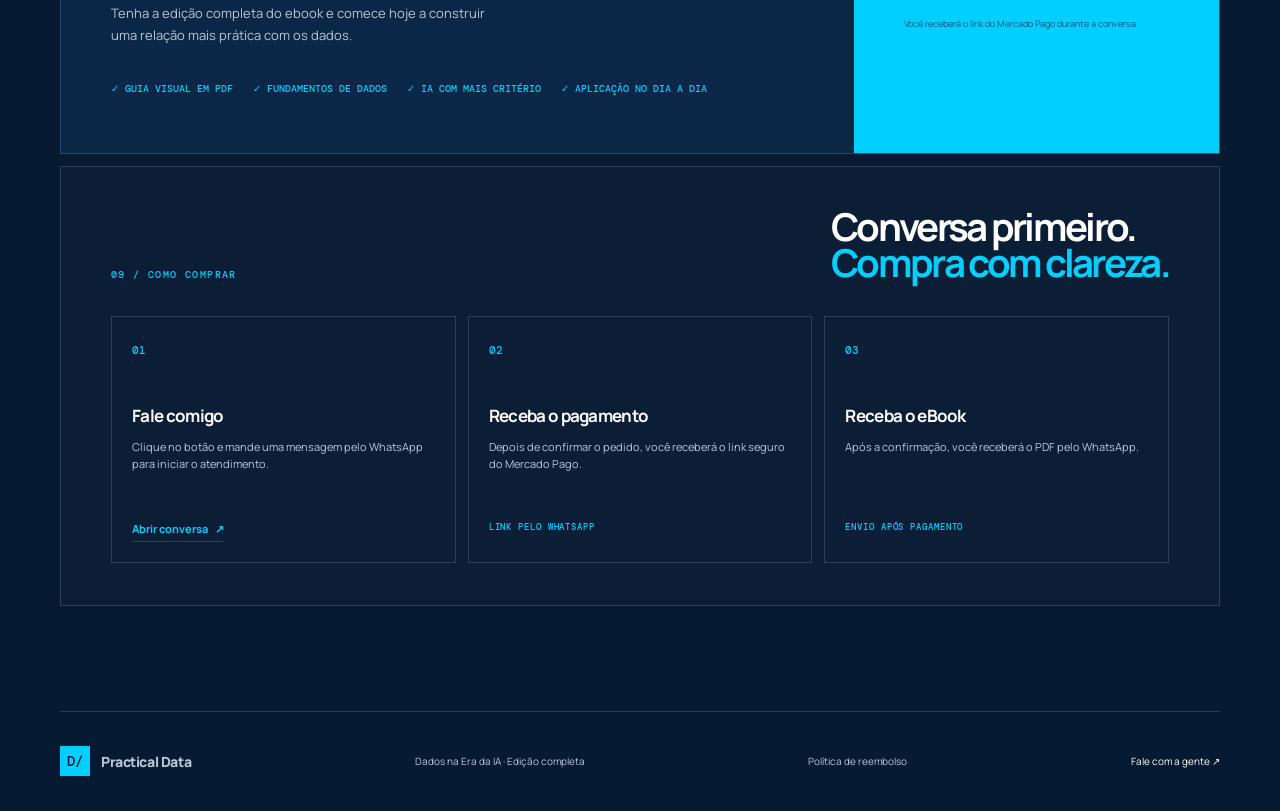
==== commit a77ff2ec: "Use WhatsApp for initial sales flow" ====
--- a/index.html
+++ b/index.html
@@ -53,7 +53,7 @@
           <div class="hero-meta" aria-label="Informações do produto">
             <span><strong>R$ 29,90</strong><small>pagamento único</small></span>
             <span><strong>PDF</strong><small>edição completa</small></span>
-            <span><strong>Mercado Pago</strong><small>pagamento online</small></span>
+            <span><strong>WhatsApp</strong><small>compra e atendimento</small></span>
           </div>
           <div class="hero-proof">
             <div class="proof-item"><strong>01</strong><span>clareza<br />para começar</span></div>
@@ -168,7 +168,7 @@
           </details>
           <details>
             <summary>Como funciona o pagamento?</summary>
-            <p>Clique no botão de compra e conclua o pagamento pela página segura do Mercado Pago. As formas disponíveis aparecem no checkout.</p>
+            <p>Clique no botão de compra e fale comigo pelo WhatsApp. Depois de confirmar o pedido, você receberá o link de pagamento do Mercado Pago.</p>
           </details>
           <details>
             <summary>Quando recebo o arquivo?</summary>
@@ -185,7 +185,7 @@
         <div class="trust-card">
           <div class="trust-intro"><div class="section-kicker">07 / compra consciente</div><h2>Clareza também<br /><em>na compra.</em></h2><p>Você sabe exatamente o que recebe e como o pedido é concluído.</p></div>
           <div class="trust-points">
-            <div><strong>01</strong><span>Pagamento único de R$ 29,90.</span></div>
+            <div><strong>01</strong><span>Atendimento direto pelo WhatsApp.</span></div>
             <div><strong>02</strong><span>Edição completa em PDF.</span></div>
             <div><strong>03</strong><span>Envio do eBook pelo WhatsApp após a confirmação.</span></div>
           </div>
@@ -196,13 +196,13 @@
       <section class="buy-section section-shell" id="comprar">
         <div class="buy-card">
           <div class="buy-copy"><div class="section-kicker">08 / seu próximo passo</div><h2>Mais clareza<br /><em>começa aqui.</em></h2><p>Tenha a edição completa do ebook e comece hoje a construir uma relação mais prática com os dados.</p><div class="buy-features"><span>✓ guia visual em PDF</span><span>✓ fundamentos de dados</span><span>✓ IA com mais critério</span><span>✓ aplicação no dia a dia</span></div></div>
-          <div class="buy-action"><div class="price-label">EDIÇÃO COMPLETA</div><div class="price">R$ <strong>29</strong><sup>,90</sup></div><p>Pagamento único pelo Mercado Pago.</p><a class="button button-primary button-large payment-link" href="https://mpago.li/2d6ChGP" target="_blank" rel="noopener">Pagar com Mercado Pago <span>↗</span></a><small>Após a confirmação, o eBook será enviado manualmente pelo WhatsApp.</small></div>
+          <div class="buy-action"><div class="price-label">EDIÇÃO COMPLETA</div><div class="price">R$ <strong>29</strong><sup>,90</sup></div><p>Compra e atendimento pelo WhatsApp.</p><a class="button button-primary button-large whatsapp-link" data-whatsapp-intent="purchase" href="#comprar" target="_blank" rel="noopener">Comprar pelo WhatsApp <span>↗</span></a><small>Você receberá o link do Mercado Pago durante a conversa.</small></div>
         </div>
         <div class="manual-checkout">
-          <div class="manual-heading"><div class="section-kicker">09 / depois da compra</div><h3>Pagamento online.<br /><em>Entrega simples.</em></h3></div>
+          <div class="manual-heading"><div class="section-kicker">09 / como comprar</div><h3>Conversa primeiro.<br /><em>Compra com clareza.</em></h3></div>
           <div class="steps-grid">
-            <article class="step-card"><span class="step-number">01</span><h4>Clique para pagar</h4><p>Use o botão de compra e acesse o checkout seguro do Mercado Pago.</p><a class="step-link payment-link" href="https://mpago.li/2d6ChGP" target="_blank" rel="noopener">Abrir pagamento <span>↗</span></a></article>
-            <article class="step-card"><span class="step-number">02</span><h4>Escolha como pagar</h4><p>Conclua o pagamento com uma das opções disponíveis no Mercado Pago.</p><span class="delivery-label">checkout online</span></article>
+            <article class="step-card"><span class="step-number">01</span><h4>Fale comigo</h4><p>Clique no botão e mande uma mensagem pelo WhatsApp para iniciar o atendimento.</p><a class="step-link whatsapp-link" data-whatsapp-intent="purchase" href="#comprar" target="_blank" rel="noopener">Abrir conversa <span>↗</span></a></article>
+            <article class="step-card"><span class="step-number">02</span><h4>Receba o pagamento</h4><p>Depois de confirmar o pedido, você receberá o link seguro do Mercado Pago.</p><span class="delivery-label">link pelo WhatsApp</span></article>
             <article class="step-card"><span class="step-number">03</span><h4>Receba o eBook</h4><p>Após a confirmação, você receberá o PDF pelo WhatsApp.</p><span class="delivery-label">envio após pagamento</span></article>
           </div>
         </div>
@@ -210,7 +210,7 @@
     </main>
 
     <footer class="site-footer section-shell"><a class="brand" href="#top"><span class="brand-mark">D/</span><span>Practical Data</span></a><p>Dados na Era da IA · Edição completa</p><a href="politica-reembolso.html">Política de reembolso</a><a class="whatsapp-link" href="#comprar" target="_blank" rel="noopener">Fale com a gente ↗</a></footer>
-    <a class="mobile-buy-bar payment-link" href="https://mpago.li/2d6ChGP" target="_blank" rel="noopener">Pagar com Mercado Pago <span>↗</span></a>
+    <a class="mobile-buy-bar whatsapp-link" data-whatsapp-intent="purchase" href="#comprar" target="_blank" rel="noopener">Comprar pelo WhatsApp <span>↗</span></a>
     <script src="script.js"></script>
   </body>
 </html>
--- a/style.css
+++ b/style.css
@@ -124,6 +124,13 @@
 @media (max-width: 650px) { .section-shell, .site-header { width: calc(100% - 32px); }.chapter-grid { grid-template-columns: 1fr; }.chapter-card { min-height: 270px; }.hero { padding-top: 58px; }.hero-visual { height: 460px; }.author-card { gap: 18px; padding: 24px; }.author-photo { flex-basis: 78px; width: 78px; height: 78px; } }
 @media (max-width: 480px) { h1 { font-size: clamp(48px, 15vw, 60px); }.hero-actions { align-items: stretch; }.hero-actions .button { width: 100%; }.hero-actions .text-link { align-self: flex-start; }.hero-visual { transform: scale(.76); margin-left: -16%; margin-right: -16%; }.faq-list summary { font-size: 14px; }.buy-action .price strong { font-size: 56px; }.author-card { display: grid; grid-template-columns: auto 1fr; }.author-copy { align-self: center; }.author-card h2 { font-size: 22px; }.author-card p { line-height: 1.5; } }
 
+@media (max-width: 900px) {
+  html, body { max-width: 100%; overflow-x: hidden; }
+  .audience-grid { grid-template-columns: 1fr; }
+  .audience-card { width: 100%; min-height: 190px; }
+  .audience-card h3 { margin-top: 34px; }
+}
+
 .skip-link { position: fixed; top: 12px; left: 12px; z-index: 20; padding: 10px 14px; color: var(--paper); background: var(--lime); font-size: 12px; font-weight: 800; transform: translateY(-150%); transition: transform .2s ease; }
 .skip-link:focus { transform: translateY(0); }
 .benefits-section { padding: 0 0 150px; }
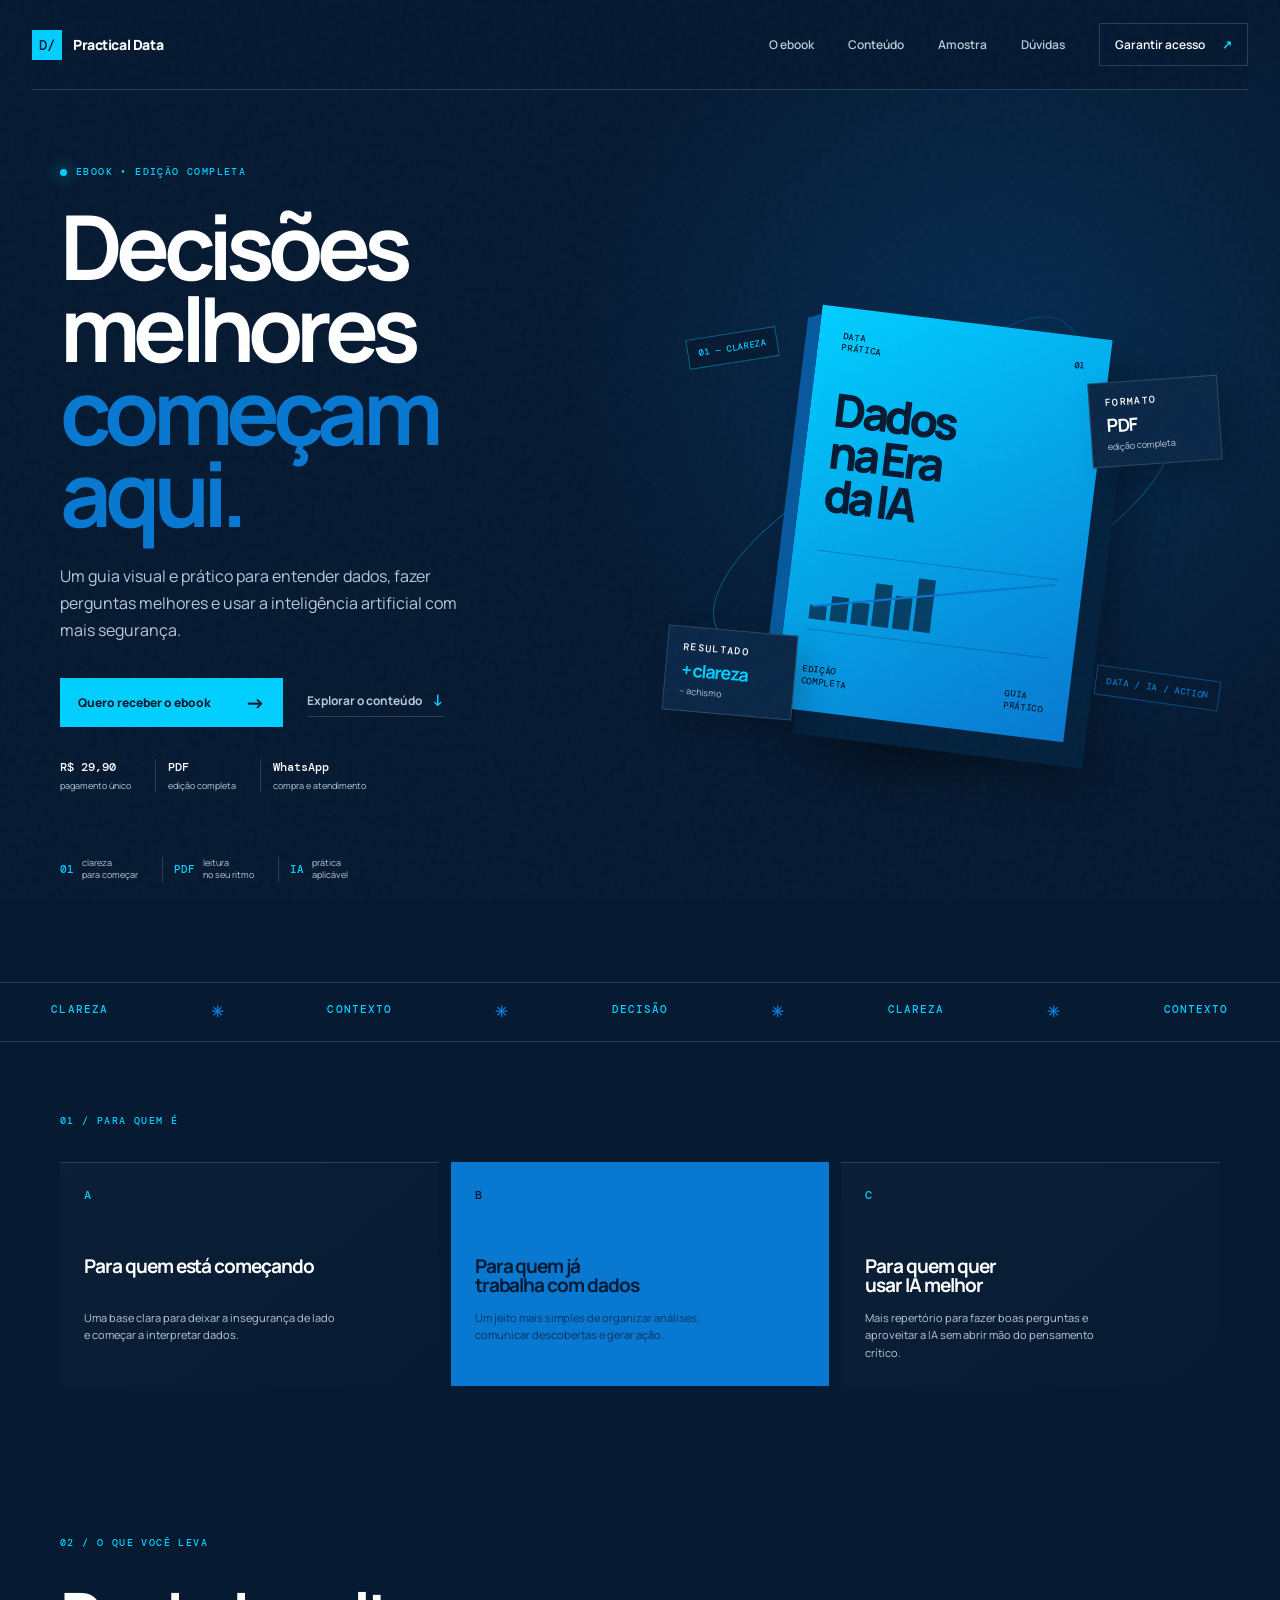
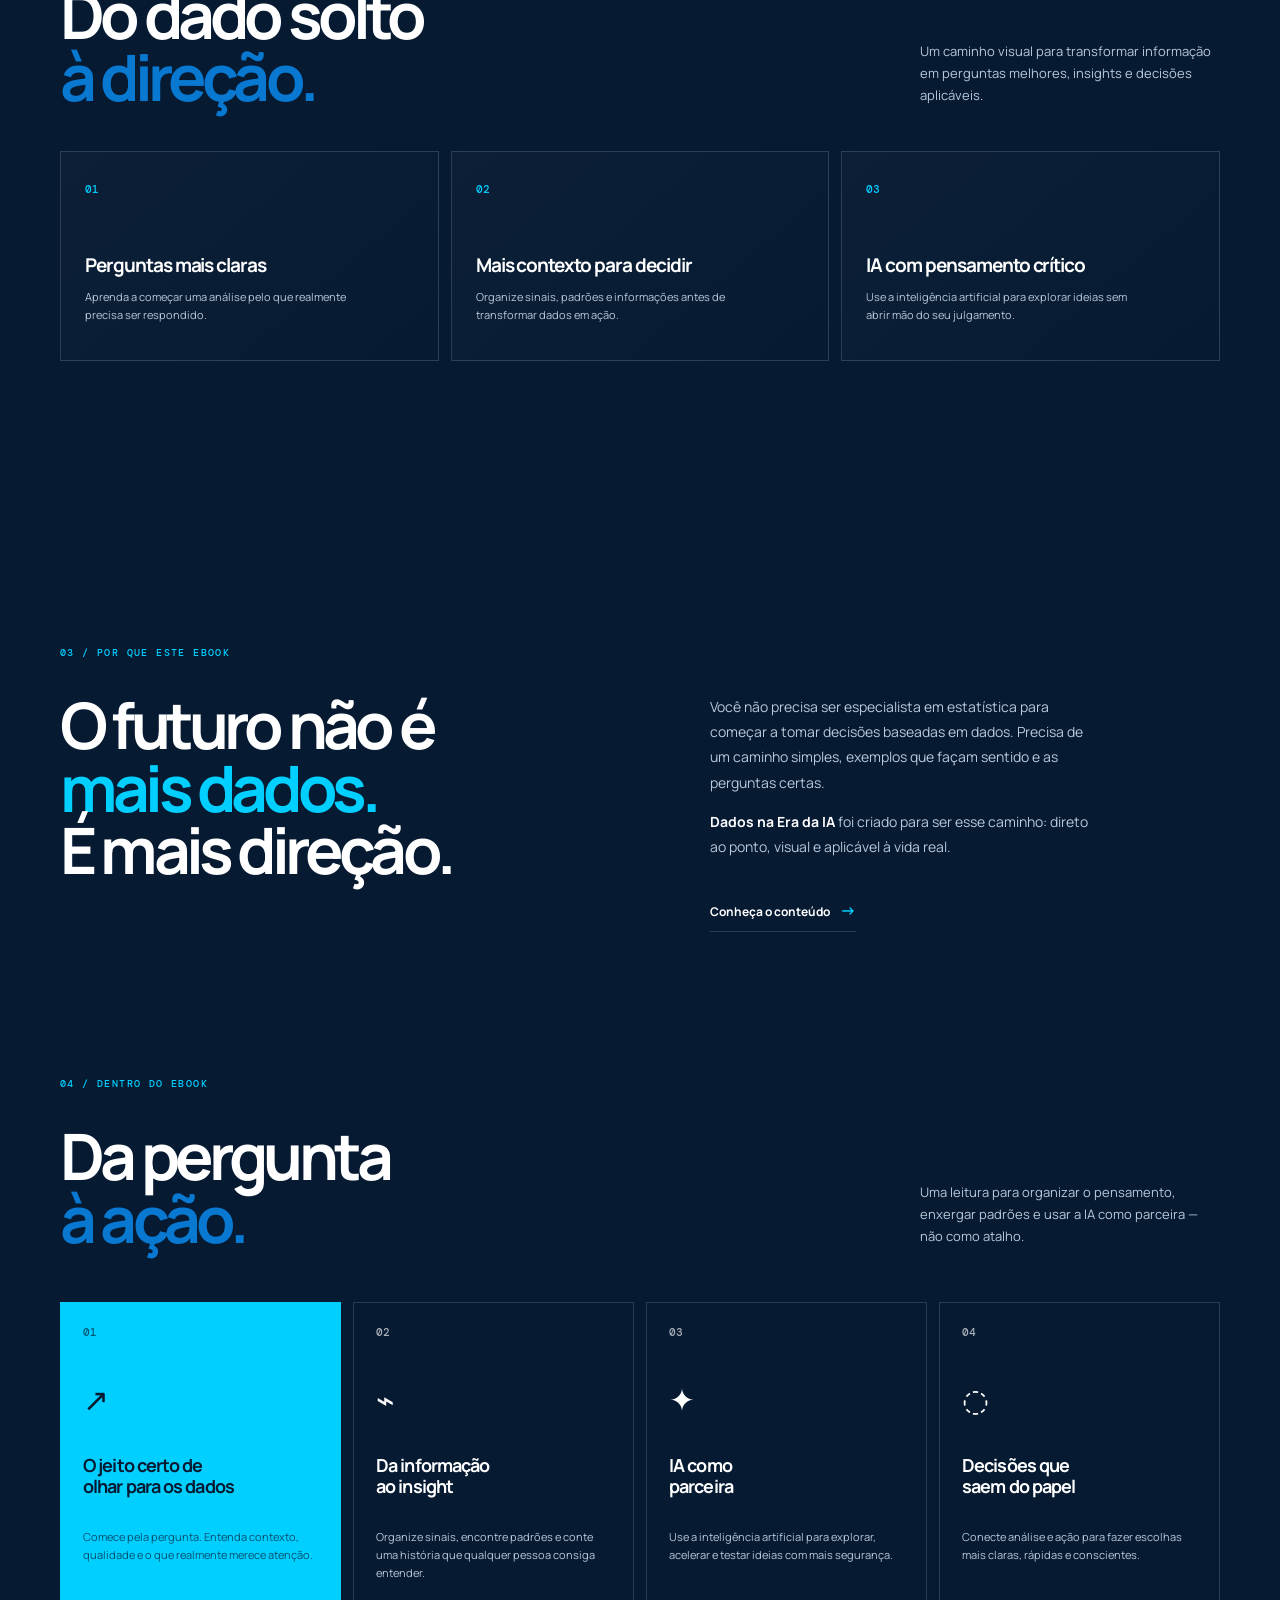
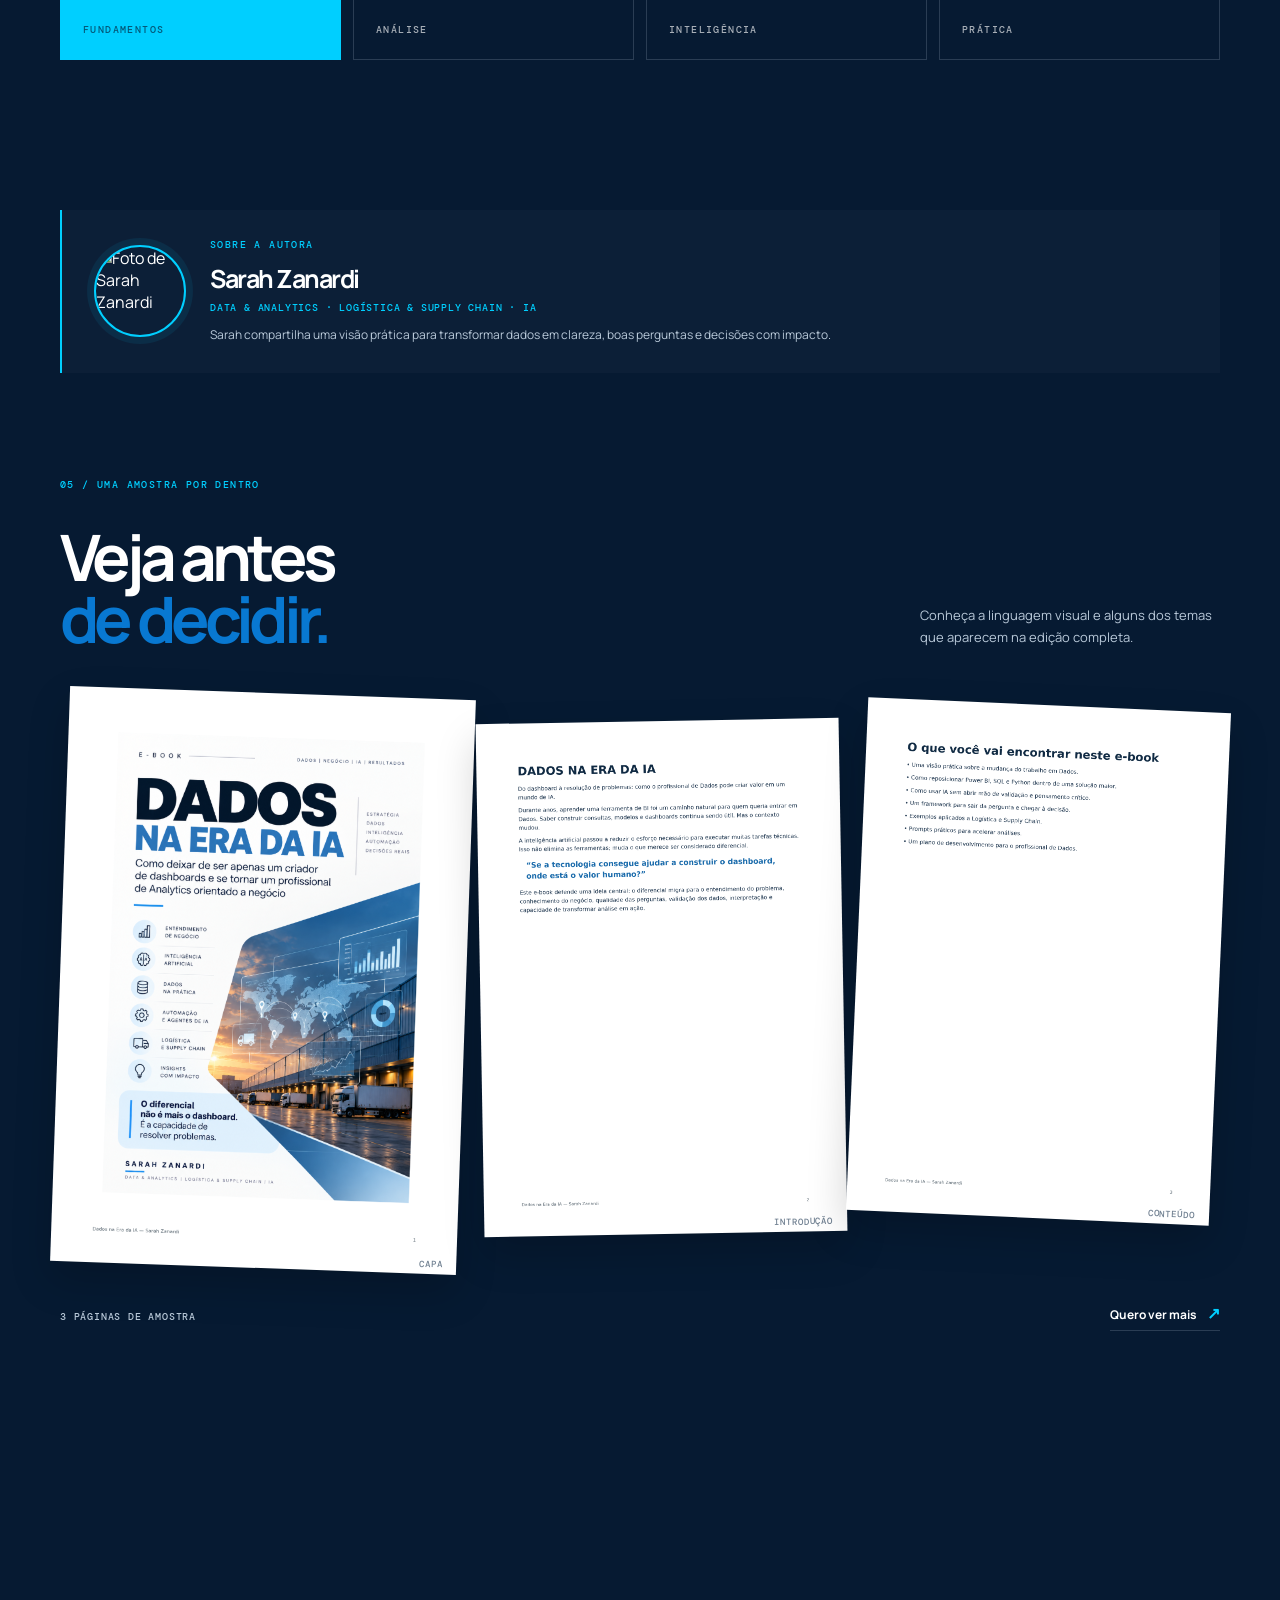
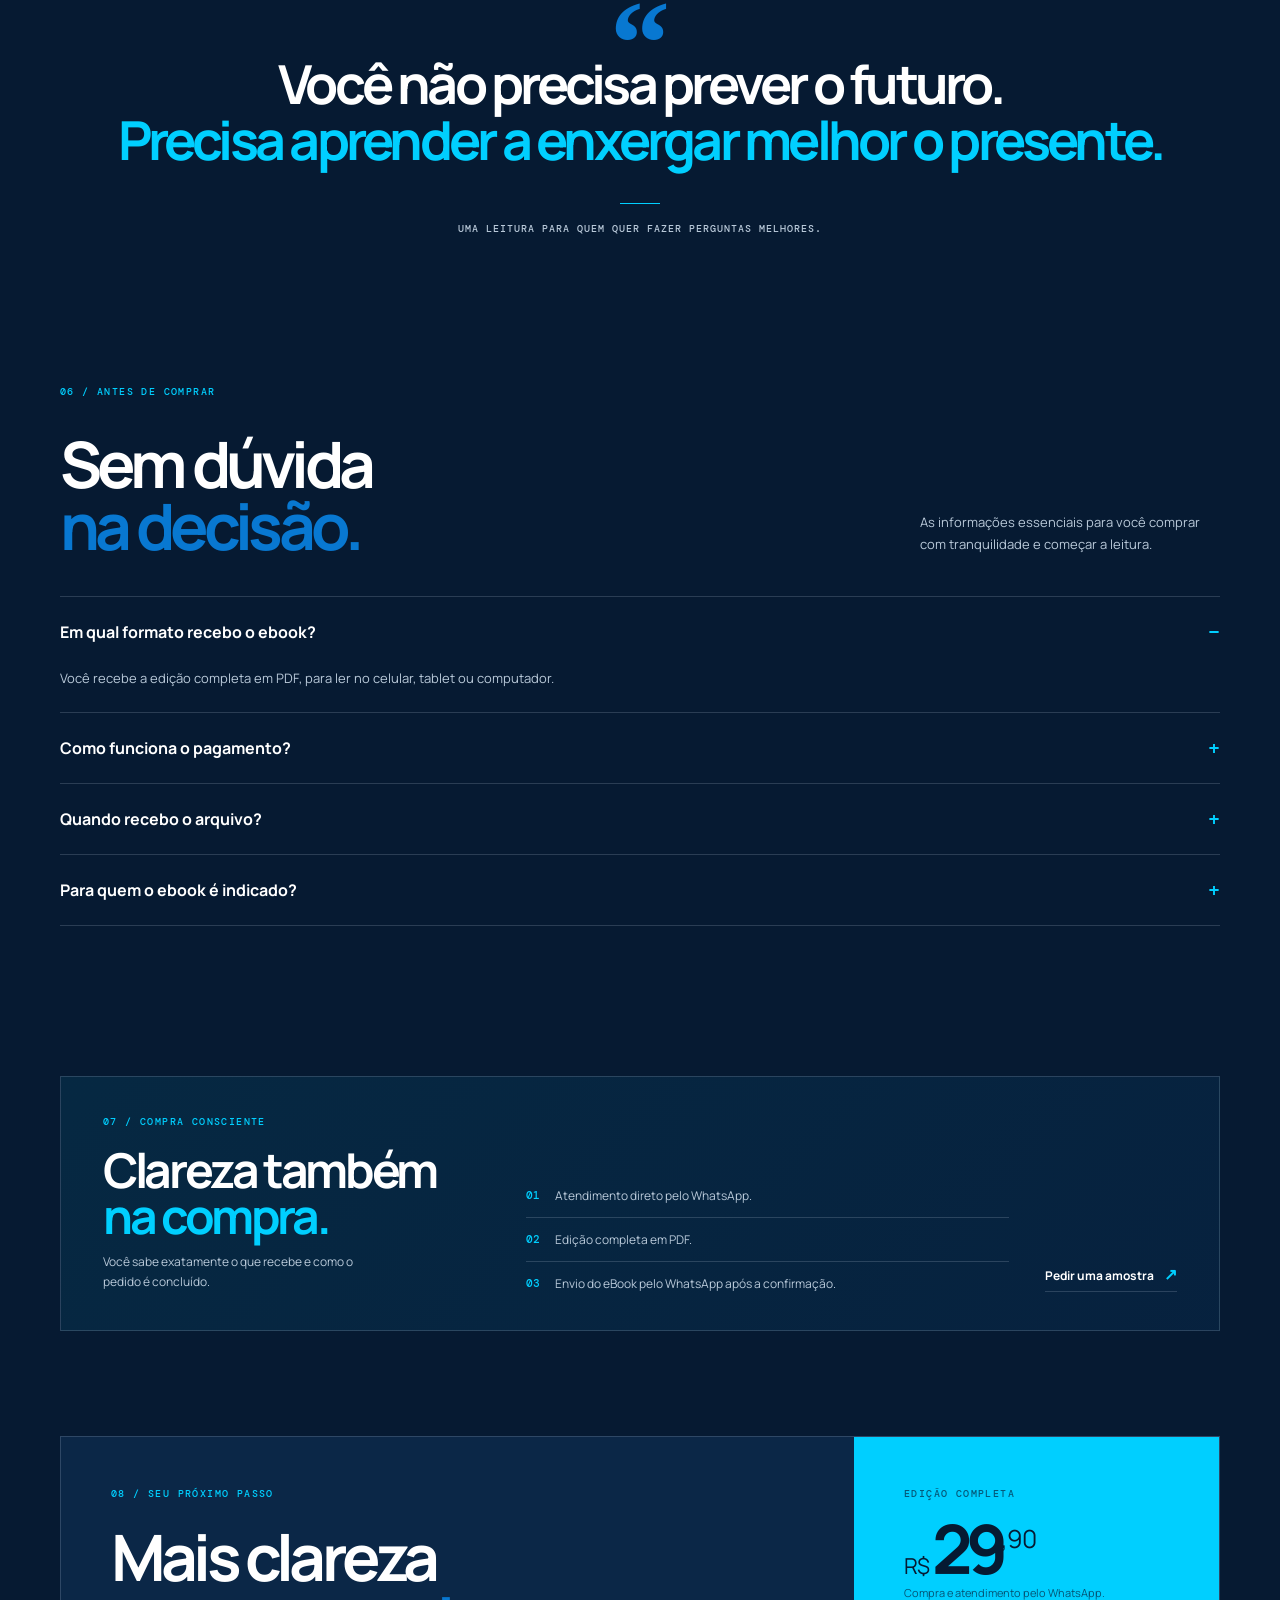
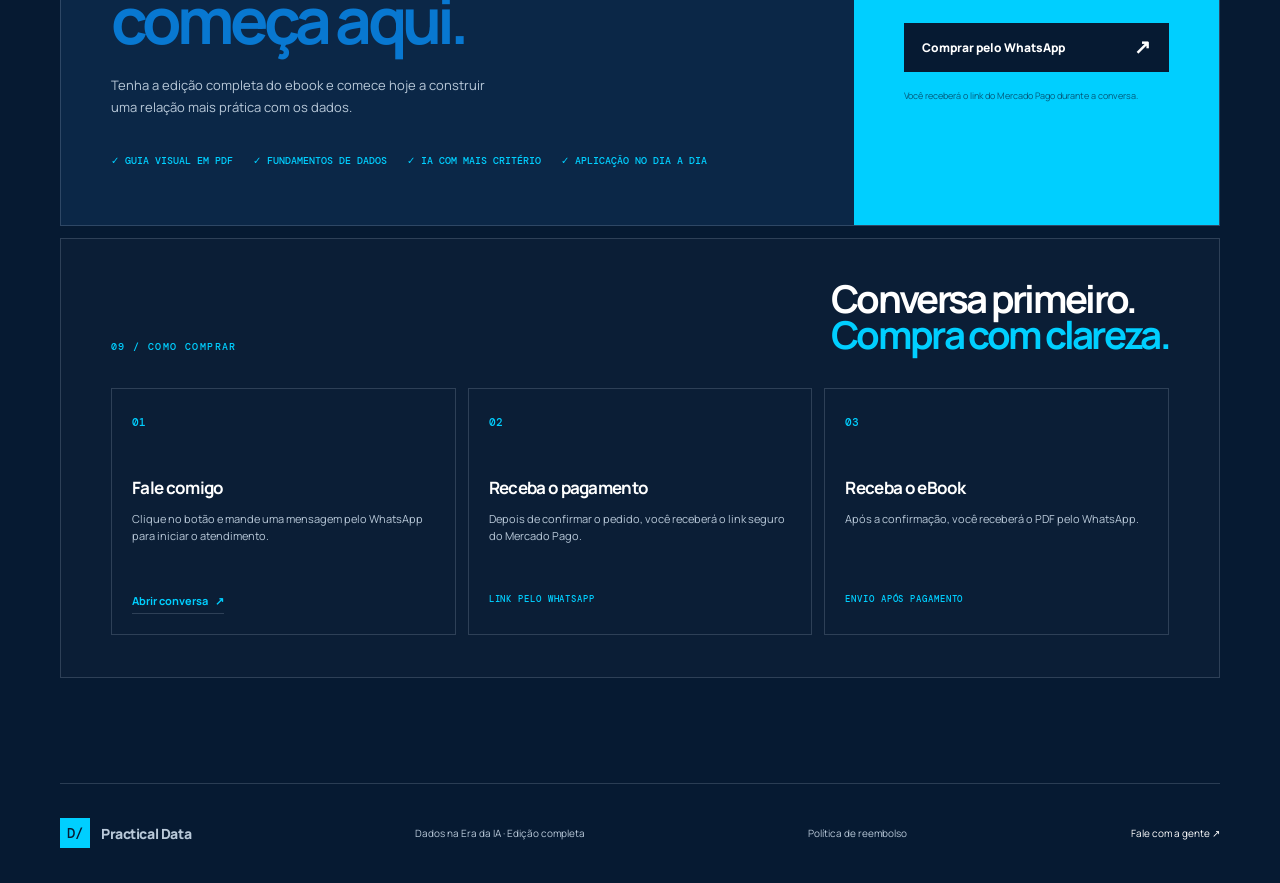
==== commit 00d9d574: "Bust stylesheet cache for Pages" ====
--- a/index.html
+++ b/index.html
@@ -19,7 +19,7 @@
     <link rel="preconnect" href="https://fonts.googleapis.com" />
     <link rel="preconnect" href="https://fonts.gstatic.com" crossorigin />
     <link href="https://fonts.googleapis.com/css2?family=DM+Mono:wght@400;500&family=Manrope:wght@400;500;600;700;800&display=swap" rel="stylesheet" />
-    <link rel="stylesheet" href="style.css" />
+    <link rel="stylesheet" href="style.css?v=7ff48d8" />
   </head>
   <body>
     <a class="skip-link" href="#conteudo">Pular para o conteúdo</a>
--- a/style.css
+++ b/style.css
@@ -65,7 +65,7 @@
 .ticker-track { display: flex; justify-content: space-around; min-width: 1150px; animation: marquee 25s linear infinite; }.ticker b { color: var(--violet); font-size: 15px; }
 @keyframes marquee { to { transform: translateX(-25%); } }
 .intro { padding: 135px 0 145px; }.section-kicker { color: var(--orange); margin-bottom: 34px; }.intro-content { display: grid; grid-template-columns: 1fr 1fr; gap: 12%; }.intro h2, .section-heading h2, .buy-copy h2 { font-size: clamp(43px, 5vw, 70px); line-height: .98; letter-spacing: -.075em; font-weight: 700; margin: 0; }.intro h2 span { color: var(--lime); }.intro-description { align-self: end; max-width: 380px; color: var(--muted); font-size: 14px; line-height: 1.8; }.intro-description strong { color: var(--ink); }.arrow-link { display: inline-block; margin-top: 23px; color: var(--ink); }
-.audience-section { padding-bottom: 150px; }.audience-grid { display: grid; grid-template-columns: repeat(3, 1fr); gap: 12px; }.audience-card { min-height: 215px; padding: 24px; border-top: 1px solid var(--line); background: linear-gradient(140deg, rgba(255,255,255,.025), transparent); }.audience-card-accent { background: var(--violet); color: var(--paper); border-top-color: var(--violet); }.audience-index { color: var(--lime); font: 500 12px "DM Mono", monospace; }.audience-card-accent .audience-index { color: var(--paper); }.audience-card h3 { max-width: 230px; margin: 54px 0 12px; font-size: 19px; line-height: 1.05; letter-spacing: -.055em; }.audience-card p { max-width: 255px; color: var(--muted); font-size: 11px; line-height: 1.6; margin-bottom: 0; }.audience-card-accent p { color: rgba(6,26,50,.72); }
+.audience-section { padding: 72px 0 150px; }.audience-grid { display: grid; grid-template-columns: repeat(3, 1fr); gap: 12px; }.audience-card { min-height: 215px; padding: 24px; border-top: 1px solid var(--line); background: linear-gradient(140deg, rgba(255,255,255,.025), transparent); }.audience-card-accent { background: var(--violet); color: var(--paper); border-top-color: var(--violet); }.audience-index { color: var(--lime); font: 500 12px "DM Mono", monospace; }.audience-card-accent .audience-index { color: var(--paper); }.audience-card h3 { max-width: 230px; margin: 54px 0 12px; font-size: 19px; line-height: 1.05; letter-spacing: -.055em; }.audience-card p { max-width: 255px; color: var(--muted); font-size: 11px; line-height: 1.6; margin-bottom: 0; }.audience-card-accent p { color: rgba(6,26,50,.72); }
 .content-section { padding: 0 0 150px; }.section-heading { display: flex; justify-content: space-between; gap: 40px; align-items: end; margin-bottom: 52px; }.section-heading p { max-width: 300px; color: var(--muted); font-size: 13px; line-height: 1.7; margin: 0 0 3px; }.chapter-grid { display: grid; grid-template-columns: repeat(4, 1fr); gap: 12px; }.chapter-card { position: relative; min-height: 300px; padding: 22px; border: 1px solid var(--line); display: flex; flex-direction: column; transition: background .25s ease, transform .25s ease; }.chapter-card:hover { background: var(--paper-light); transform: translateY(-5px); }.chapter-card-featured { color: var(--paper); background: var(--lime); border-color: var(--lime); }.chapter-card-featured:hover { background: #00b8e8; }.chapter-number { font: 500 11px "DM Mono", monospace; opacity: .65; }.chapter-icon { margin: 39px 0 auto; font-size: 31px; }.chapter-card h3 { max-width: 190px; font-size: 18px; line-height: 1.15; letter-spacing: -.05em; margin: 0 0 11px; }.chapter-card p { color: var(--muted); font-size: 11px; line-height: 1.6; margin: 0 0 23px; }.chapter-card-featured p { color: rgba(6,26,50,.7); }.chapter-tag { opacity: .65; }
 .chapter-card h3 { min-height: 62px; }
 .chapter-card p { min-height: 72px; }
@@ -117,7 +117,7 @@
 .buy-section { padding-bottom: 105px; }.buy-card { display: grid; grid-template-columns: 1fr 365px; min-height: 390px; background: var(--paper-light); border: 1px solid var(--line); }.buy-copy { padding: 50px; }.buy-copy .section-kicker { margin-bottom: 25px; }.buy-copy h2 { margin-bottom: 23px; }.buy-copy p { color: var(--muted); font-size: 13px; line-height: 1.7; max-width: 390px; }.buy-features { display: flex; flex-wrap: wrap; gap: 10px 20px; margin-top: 35px; color: var(--lime); font: 500 10px "DM Mono", monospace; text-transform: uppercase; }.buy-action { color: var(--paper); padding: 50px; background: var(--lime); display: flex; flex-direction: column; align-items: flex-start; }.buy-action .price-label { color: rgba(6,26,50,.65); }.price { margin: 20px 0 4px; font-size: 22px; letter-spacing: -.05em; }.price strong { font-size: 68px; line-height: .8; letter-spacing: -.1em; }.price sup { font-size: 25px; vertical-align: top; }.buy-action p { color: rgba(6,26,50,.67); font-size: 11px; margin-bottom: 23px; }.button-large { width: 100%; min-width: 0; background: var(--paper); color: var(--ink); }.buy-action small { margin-top: 17px; color: rgba(6,26,50,.65); font-size: 9px; }.site-footer { display: flex; align-items: center; justify-content: space-between; min-height: 100px; border-top: 1px solid var(--line); color: var(--muted); font-size: 10px; }.site-footer p { margin: 0; }.site-footer a:last-child { color: var(--ink); }
 .manual-checkout { margin-top: 12px; padding: 42px 50px; border: 1px solid var(--line); background: rgba(255,255,255,.018); }.manual-heading { display: flex; align-items: end; justify-content: space-between; gap: 30px; margin-bottom: 34px; }.manual-heading .section-kicker { margin-bottom: 0; }.manual-heading h3 { margin: 0; font-size: clamp(27px, 3vw, 42px); line-height: .95; letter-spacing: -.07em; }.manual-heading em { color: var(--lime); font-style: normal; }.steps-grid { display: grid; grid-template-columns: repeat(3, 1fr); gap: 12px; }.step-card { min-height: 215px; padding: 20px; border: 1px solid var(--line); }.step-number { color: var(--orange); font: 500 11px "DM Mono", monospace; }.step-card h4 { margin: 45px 0 11px; font-size: 17px; letter-spacing: -.04em; }.step-card p { min-height: 54px; color: var(--muted); font-size: 11px; line-height: 1.6; }.step-card p strong { color: var(--ink); }.pix-row { display: flex; align-items: center; justify-content: space-between; gap: 8px; margin-top: 18px; padding: 8px 8px 8px 11px; background: var(--paper-light); }.pix-row code { color: var(--lime); font: 500 11px "DM Mono", monospace; letter-spacing: .04em; }.pix-row button { border: 0; padding: 7px 9px; color: var(--paper); background: var(--lime); font: 500 9px "DM Mono", monospace; cursor: pointer; }.copy-feedback { display: block; min-height: 14px; margin-top: 7px; color: var(--lime); font-size: 9px; }.step-link { display: inline-block; margin-top: 18px; color: var(--lime); border-bottom: 1px solid var(--line); padding-bottom: 5px; font-size: 11px; font-weight: 700; }.step-link span { margin-left: 5px; }.delivery-label { display: inline-block; margin-top: 18px; color: var(--lime); font: 500 9px "DM Mono", monospace; text-transform: uppercase; letter-spacing: .1em; }
 .mobile-buy-bar { display: none; }
-@media (max-width: 850px) { .section-shell, .site-header { width: min(100% - 40px, 600px); }.site-header { height: 74px; }.nav { display: none; }.nav.is-open { position: absolute; top: 74px; left: 0; right: 0; display: flex; flex-direction: column; align-items: stretch; gap: 0; padding: 8px; background: var(--paper-light); border: 1px solid var(--line); }.nav.is-open a { padding: 14px; }.nav.is-open .nav-cta { border: 0; }.menu-button { display: block; }.hero { min-height: auto; grid-template-columns: 1fr; padding: 80px 0 70px; }.hero-copy { text-align: left; }.hero-proof { margin-top: 50px; gap: 18px; }.hero-meta { gap: 15px; }.hero-visual { height: 500px; margin-top: 15px; }.floating-card-top { right: 2%; }.floating-card-bottom { left: 2%; }.intro, .quote-section { padding: 100px 0; }.intro-content { grid-template-columns: 1fr; gap: 40px; }.audience-section { padding-bottom: 100px; }.audience-grid { grid-template-columns: 1fr; }.audience-card { min-height: 180px; }.audience-card h3 { margin-top: 38px; }.section-heading { display: block; }.section-heading p { margin-top: 30px; }.chapter-grid { grid-template-columns: repeat(2, 1fr); }.preview-grid { grid-template-columns: 1.08fr 1fr; }.preview-page:nth-child(3) { display: none; }.trust-card { grid-template-columns: 1fr; gap: 28px; }.trust-intro p { max-width: 380px; }.sample-link { justify-self: start; }.buy-card { grid-template-columns: 1fr; }.buy-action { padding: 40px; }.manual-checkout { padding: 36px 28px; }.manual-heading { display: block; }.manual-heading .section-kicker { margin-bottom: 26px; }.steps-grid { grid-template-columns: 1fr; }.step-card { min-height: 180px; }.site-footer { gap: 20px; flex-wrap: wrap; padding: 30px 0; } }
+@media (max-width: 850px) { .section-shell, .site-header { width: min(100% - 40px, 600px); }.site-header { height: 74px; }.nav { display: none; }.nav.is-open { position: absolute; top: 74px; left: 0; right: 0; display: flex; flex-direction: column; align-items: stretch; gap: 0; padding: 8px; background: var(--paper-light); border: 1px solid var(--line); }.nav.is-open a { padding: 14px; }.nav.is-open .nav-cta { border: 0; }.menu-button { display: block; }.hero { min-height: auto; grid-template-columns: 1fr; padding: 80px 0 70px; }.hero-copy { text-align: left; }.hero-proof { margin-top: 50px; gap: 18px; }.hero-meta { gap: 15px; }.hero-visual { height: 500px; margin-top: 15px; }.floating-card-top { right: 2%; }.floating-card-bottom { left: 2%; }.intro, .quote-section { padding: 100px 0; }.intro-content { grid-template-columns: 1fr; gap: 40px; }.audience-section { padding: 56px 0 100px; }.audience-grid { grid-template-columns: 1fr; }.audience-card { min-height: 180px; }.audience-card h3 { margin-top: 38px; }.section-heading { display: block; }.section-heading p { margin-top: 30px; }.chapter-grid { grid-template-columns: repeat(2, 1fr); }.preview-grid { grid-template-columns: 1.08fr 1fr; }.preview-page:nth-child(3) { display: none; }.trust-card { grid-template-columns: 1fr; gap: 28px; }.trust-intro p { max-width: 380px; }.sample-link { justify-self: start; }.buy-card { grid-template-columns: 1fr; }.buy-action { padding: 40px; }.manual-checkout { padding: 36px 28px; }.manual-heading { display: block; }.manual-heading .section-kicker { margin-bottom: 26px; }.steps-grid { grid-template-columns: 1fr; }.step-card { min-height: 180px; }.site-footer { gap: 20px; flex-wrap: wrap; padding: 30px 0; } }
 @media (max-width: 480px) { body { padding-bottom: 68px; } h1 { font-size: 60px; }.hero-text { font-size: 14px; }.hero-proof { flex-wrap: wrap; gap: 14px; }.hero-meta { flex-wrap: wrap; gap: 14px; }.hero-meta span { min-width: 84px; }.hero-visual { transform: scale(.82); transform-origin: top center; height: 430px; margin-bottom: -45px; margin-left: -9%; margin-right: -9%; }.chapter-grid { grid-template-columns: 1fr; }.chapter-card { min-height: 250px; }.preview-section { padding-bottom: 100px; }.preview-grid { grid-template-columns: 1fr; gap: 26px; }.preview-page, .preview-page:nth-child(2), .preview-page:nth-child(3) { margin: 0 auto; max-width: 310px; }.preview-page:nth-child(2) { display: none; }.preview-footer { display: block; }.preview-footer .text-link { display: inline-block; margin-top: 16px; }.buy-copy { padding: 35px 28px; }.buy-action { padding: 35px 28px; }.site-footer { align-items: flex-start; flex-direction: column; }.mobile-buy-bar { position: fixed; z-index: 8; right: 14px; bottom: 14px; left: 14px; display: flex; align-items: center; justify-content: space-between; padding: 16px 18px; color: var(--paper); background: var(--lime); box-shadow: 0 12px 30px rgba(0,0,0,.28); font-size: 12px; font-weight: 800; }.mobile-buy-bar span { font-size: 19px; } }
 @media (max-width: 480px) { .author-card { align-items: flex-start; padding: 24px; } .author-photo { flex-basis: 70px; width: 70px; height: 70px; } }
 @media (max-width: 1150px) and (min-width: 851px) { .section-shell { width: min(100% - 52px, 1040px); }.hero { gap: 24px; }.chapter-grid { grid-template-columns: repeat(2, 1fr); }.chapter-card { min-height: 320px; } }
@@ -143,7 +143,8 @@
 .benefit-card p { max-width: 275px; margin: 0; color: var(--muted); font-size: 11px; line-height: 1.6; }
 @media (max-width: 850px) { .benefits-section { padding-bottom: 100px; }.benefits-grid { grid-template-columns: 1fr; }.benefit-card { min-height: 180px; }.benefit-card h3 { margin-top: 38px; } }
 @media (prefers-reduced-motion: reduce) { *, *::before, *::after { scroll-behavior: auto !important; animation-duration: .001ms !important; animation-iteration-count: 1 !important; transition-duration: .001ms !important; } }
-.policy-page { padding: 105px 0 130px; }
+.policy-page { padding: 125px 0 130px; }
+.policy-header .text-link { margin-right: 24px; }
 .policy-page h1 { max-width: 720px; margin-bottom: 28px; }
 .policy-lead { max-width: 620px; color: var(--muted); font-size: 16px; line-height: 1.75; }
 .policy-lead strong, .policy-content strong { color: var(--ink); }
@@ -157,4 +158,4 @@
 .policy-content a { color: var(--lime); text-decoration: underline; text-underline-offset: 3px; }
 .policy-note { max-width: 700px; margin: 42px 0 0; color: var(--muted); font-size: 11px; line-height: 1.7; }
 .site-footer a { transition: color .2s ease; }
-@media (max-width: 650px) { .policy-page { padding: 70px 0 95px; }.policy-meta { margin-bottom: 48px; line-height: 1.6; }.policy-content article { grid-template-columns: 35px 1fr; column-gap: 15px; }.policy-content h2 { font-size: 20px; }.policy-content p { grid-column: 2; font-size: 12px; }.policy-note { margin-top: 32px; } }
+@media (max-width: 650px) { .policy-page { padding: 92px 0 95px; }.policy-meta { margin-bottom: 48px; line-height: 1.6; }.policy-content article { grid-template-columns: 35px 1fr; column-gap: 15px; }.policy-content h2 { font-size: 20px; }.policy-content p { grid-column: 2; font-size: 12px; }.policy-note { margin-top: 32px; } }
